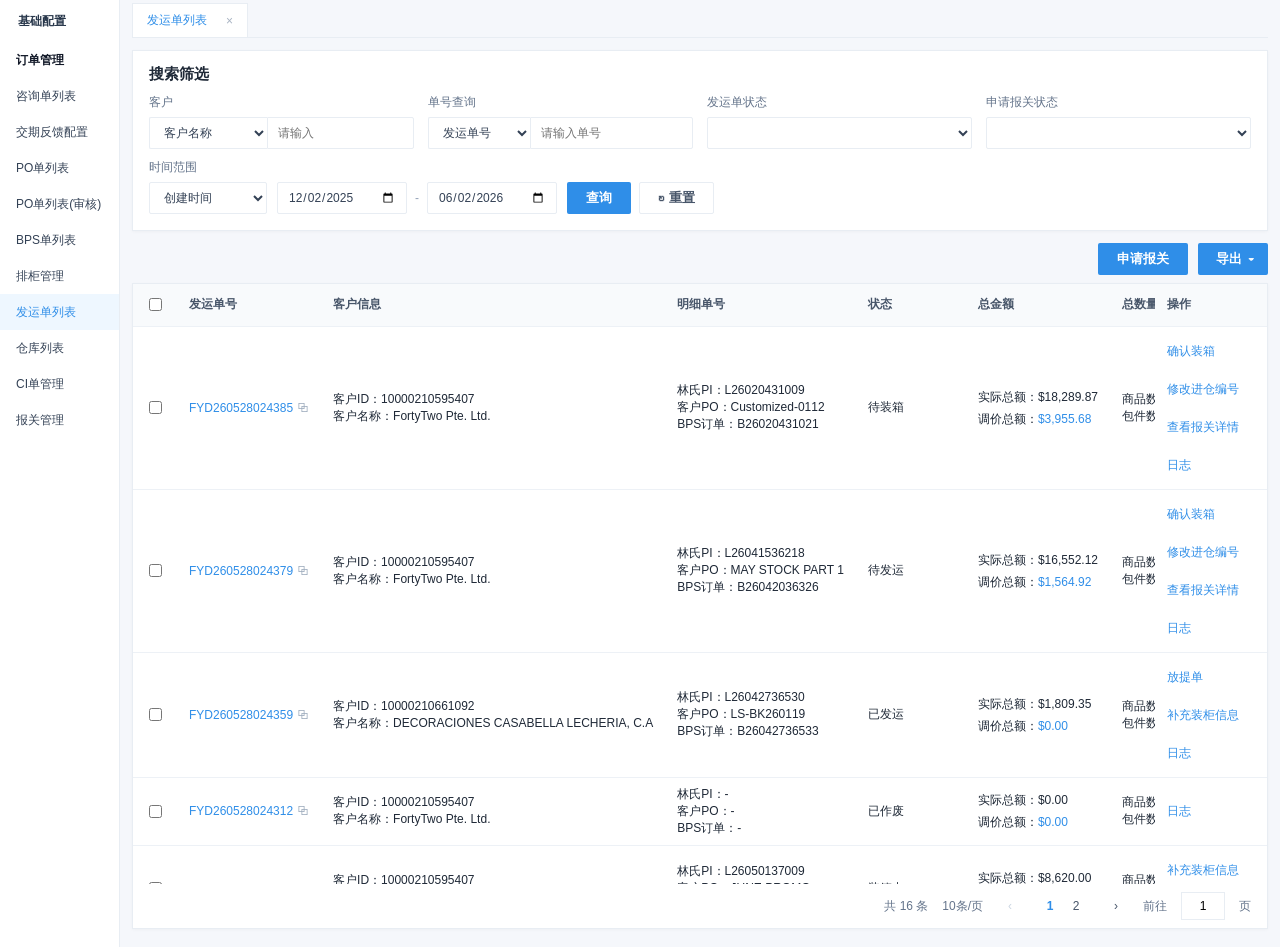
==== index.html @ 30b9fc1b "upload demo upload demo" ====
﻿<!DOCTYPE html>
<html lang="zh-CN"><head><meta http-equiv="Content-Type" content="text/html; charset=UTF-8">
  
  <meta name="viewport" content="width=device-width, initial-scale=1.0">
  <title>发运单列表 Demo</title>
  <style>
    :root {
      --primary: #2f8ee8;
      --primary-dark: #1f75c9;
      --bg: #f5f7fb;
      --card: #ffffff;
      --line: #e8edf3;
      --text: #1f2937;
      --muted: #7b8794;
      --sidebar: #ffffff;
      --hover: #f7fbff;
      --shadow: 0 12px 34px rgba(30, 41, 59, 0.14);
    }

    * {
      box-sizing: border-box;
    }

    body {
      margin: 0;
      color: var(--text);
      background: var(--bg);
      font-family: "Microsoft YaHei", "PingFang SC", Arial, sans-serif;
      font-size: 12px;
    }

    button,
    input,
    select {
      font: inherit;
    }

    button {
      height: 32px;
      border: 1px solid transparent;
      border-radius: 2px;
      padding: 0 18px;
      cursor: pointer;
      white-space: nowrap;
      transition: 0.16s ease;
    }

    .app {
      display: grid;
      grid-template-columns: 120px minmax(0, 1fr);
      min-height: 100vh;
    }

    .sidebar {
      background: var(--sidebar);
      border-right: 1px solid var(--line);
      color: #27364a;
    }

    .logo {
      height: 42px;
      padding-left: 18px;
      display: flex;
      align-items: center;
      font-weight: 700;
    }

    .menu-title,
    .menu-item {
      height: 36px;
      display: flex;
      align-items: center;
      padding: 0 16px;
    }

    .menu-title {
      color: #111827;
      font-weight: 700;
    }

    .menu-item {
      color: #334155;
      cursor: pointer;
    }

    .menu-item.active {
      color: var(--primary);
      background: #eef7ff;
    }

    .content {
      min-width: 0;
      padding: 0 12px 18px;
    }

    .tabs {
      height: 38px;
      display: flex;
      align-items: flex-end;
      gap: 2px;
      border-bottom: 1px solid var(--line);
    }

    .tab {
      min-width: 116px;
      height: 34px;
      padding: 0 14px;
      display: flex;
      align-items: center;
      justify-content: space-between;
      color: var(--primary);
      background: #fff;
      border: 1px solid var(--line);
      border-bottom: 0;
    }

    .tab span:last-child {
      color: #a8b3c2;
      margin-left: 12px;
    }

    .card {
      background: var(--card);
      border: 1px solid var(--line);
      box-shadow: 0 1px 3px rgba(15, 23, 42, 0.03);
    }

    .search-card {
      margin-top: 12px;
      padding: 14px 16px 16px;
    }

    .search-title {
      margin-bottom: 10px;
      color: #1f2937;
      font-size: 15px;
      font-weight: 700;
    }

    .filter-layout {
      display: block;
    }

    .quick-search {
      display: grid;
      grid-template-columns: repeat(4, minmax(190px, 1fr));
      gap: 10px 14px;
      align-items: end;
    }

    .filter-field {
      min-width: 0;
    }

    .filter-field label {
      display: block;
      margin-bottom: 6px;
      color: #64748b;
      font-size: 12px;
    }

    .date-filter {
      grid-column: 1 / -1;
    }

    .date-filter-row {
      display: grid;
      grid-template-columns: 118px 280px auto;
      gap: 8px 10px;
      align-items: center;
      width: max-content;
      max-width: 100%;
    }

    .date-type-select {
      width: 118px;
      height: 32px;
      border: 1px solid var(--line);
      border-radius: 2px;
      padding: 0 10px;
      color: #334155;
      background: #fff;
      outline: none;
    }

    .date-range-box {
      display: flex;
      align-items: center;
      gap: 8px;
      width: 280px;
    }

    .date-range-box input {
      flex: 1;
      min-width: 0;
      height: 32px;
      border: 1px solid var(--line);
      border-radius: 2px;
      padding: 0 10px;
      color: #334155;
      background: #fff;
      outline: none;
    }

    .date-separator {
      color: #94a3b8;
    }

    .search-actions.inline {
      display: flex;
      flex: 0 0 auto;
      gap: 8px;
      align-items: center;
      height: 32px;
    }

    .field,
    .number-field {
      display: flex;
      align-items: center;
      min-width: 0;
    }

    .field select,
    .field input,
    .drawer-field select,
    .drawer-field input {
      width: 100%;
      height: 32px;
      border: 1px solid var(--line);
      border-radius: 2px;
      padding: 0 10px;
      color: #334155;
      background: #fff;
      outline: none;
    }

    .number-field select {
      width: 110px;
      border-right: 0;
      border-radius: 2px 0 0 2px;
    }

    .number-field input {
      border-radius: 0 2px 2px 0;
    }

    .field input:focus,
    .field select:focus,
    .drawer-field input:focus,
    .drawer-field select:focus {
      border-color: var(--primary);
      box-shadow: 0 0 0 2px rgba(47, 142, 232, 0.12);
    }

    .btn-primary {
      color: #fff;
      background: var(--primary);
    }

    .btn-primary:hover {
      background: var(--primary-dark);
    }

    .btn-default {
      color: #475569;
      background: #fff;
      border-color: var(--line);
    }

    .btn-default:hover {
      color: var(--primary);
      border-color: var(--primary);
    }

    .btn-action {
      height: 32px;
      padding: 0 18px;
      border-radius: 2px;
      color: #fff;
      background: var(--primary);
      font-size: 13px;
      font-weight: 600;
    }

    .btn-action:hover {
      background: var(--primary-dark);
    }

    .btn-reset {
      color: #475569;
      background: #fff;
      border: 1px solid var(--line);
    }

    .btn-reset:hover {
      color: var(--primary);
      border-color: #cfe5fb;
    }

    .btn-link {
      height: 32px;
      padding: 0 12px;
      color: var(--primary);
      background: transparent;
      border: 0;
      font-size: 13px;
    }

    .toolbar {
      display: flex;
      justify-content: flex-end;
      align-items: center;
      gap: 10px;
      margin: 12px 0 8px;
    }

    .dropdown {
      position: relative;
      display: inline-flex;
    }

    .btn-export-trigger {
      height: 32px;
      display: inline-flex;
      align-items: center;
      gap: 6px;
      padding: 0 14px 0 18px;
      border: 0;
      border-radius: 2px;
      color: #fff;
      background: var(--primary);
      font-size: 13px;
      font-weight: 600;
      cursor: pointer;
    }

    .btn-export-trigger:hover,
    .dropdown.open .btn-export-trigger {
      background: var(--primary-dark);
    }

    .export-chevron {
      font-size: 12px;
      line-height: 1;
      opacity: 0.95;
    }

    .dropdown-menu {
      display: none;
      position: absolute;
      top: calc(100% + 8px);
      right: 0;
      z-index: 20;
      min-width: 188px;
      padding: 6px 0;
      background: #fff;
      border: 1px solid #e4e7ed;
      border-radius: 4px;
      box-shadow: 0 2px 12px rgba(0, 0, 0, 0.1);
    }

    .dropdown-menu::before {
      content: "";
      position: absolute;
      top: -5px;
      right: 28px;
      width: 8px;
      height: 8px;
      background: #fff;
      border-left: 1px solid #e4e7ed;
      border-top: 1px solid #e4e7ed;
      transform: rotate(45deg);
    }

    .dropdown.open .dropdown-menu {
      display: block;
    }

    .export-menu-item {
      width: 100%;
      height: 34px;
      display: flex;
      align-items: center;
      padding: 0 16px;
      border: 0;
      color: #606266;
      background: #fff;
      font-size: 13px;
      text-align: left;
      white-space: nowrap;
      cursor: pointer;
    }

    .export-menu-item:hover {
      color: var(--primary);
      background: #ecf5ff;
    }

    .customer-type {
      display: grid;
      grid-template-columns: 118px 1fr;
      gap: 0;
    }

    .customer-type select {
      border-right: 0;
      border-radius: 2px 0 0 2px;
    }

    .customer-type input {
      border-radius: 0 2px 2px 0;
    }

    .table-card {
      overflow: hidden;
    }

    .table-wrap {
      overflow: auto;
      height: calc(100vh - 300px);
      min-height: 320px;
      background: #fff;
    }

    table {
      width: 100%;
      min-width: 2400px;
      border-collapse: collapse;
    }

    th,
    td {
      height: 56px;
      padding: 8px 12px;
      border-bottom: 1px solid #edf1f6;
      text-align: left;
      white-space: nowrap;
      vertical-align: middle;
    }

    th {
      position: sticky;
      top: 0;
      z-index: 2;
      height: 42px;
      color: #475569;
      background: #f8fafc;
      font-weight: 700;
    }

    th.col-fixed-right,
    td.col-fixed-right {
      position: sticky;
      right: 0;
      z-index: 3;
      min-width: 96px;
      background: #fff;
      box-shadow: -6px 0 8px -4px rgba(15, 23, 42, 0.08);
    }

    th.col-fixed-right {
      z-index: 4;
      background: #f8fafc;
    }

    tbody tr:hover td.col-fixed-right {
      background: var(--hover);
    }

    tbody tr:hover {
      background: var(--hover);
    }

    .link {
      color: var(--primary);
      cursor: pointer;
      text-decoration: none;
    }

    .copy {
      margin-left: 4px;
      color: #97a6b8;
      cursor: pointer;
    }

    .muted {
      color: var(--muted);
    }

    .money {
      line-height: 22px;
    }

    .money a {
      color: var(--primary);
      text-decoration: none;
    }

    .status {
      display: inline-flex;
      align-items: center;
      min-width: 54px;
    }

    .action-cell {
      display: flex;
      flex-direction: column;
      align-items: flex-start;
      gap: 6px;
      line-height: 16px;
      min-width: 88px;
    }

    .action-cell a,
    .action-cell button.action-link {
      color: var(--primary);
      cursor: pointer;
      text-decoration: none;
      background: none;
      border: 0;
      padding: 0;
      font-size: 12px;
    }

    .page-no.disabled {
      color: #cbd5e1;
      pointer-events: none;
    }

    .pagination {
      height: 44px;
      display: flex;
      align-items: center;
      justify-content: flex-end;
      gap: 14px;
      padding: 0 16px;
      color: #64748b;
      background: #fff;
    }

    .page-no {
      display: inline-flex;
      align-items: center;
      justify-content: center;
      width: 26px;
      height: 26px;
      border-radius: 2px;
      color: #475569;
    }

    .page-no.active {
      color: var(--primary);
      font-weight: 700;
    }

    .page-input {
      width: 44px;
      height: 28px;
      border: 1px solid var(--line);
      text-align: center;
    }

    .mask {
      display: none;
      position: fixed;
      inset: 0;
      z-index: 20;
      background: rgba(15, 23, 42, 0.55);
    }

    .mask.open {
      display: block;
    }

    .drawer {
      position: fixed;
      top: 0;
      right: 0;
      z-index: 21;
      width: 430px;
      height: 100vh;
      padding: 20px 20px 72px;
      background: #fff;
      transform: translateX(100%);
      transition: 0.22s ease;
      box-shadow: var(--shadow);
    }

    .drawer.open {
      transform: translateX(0);
    }

    .drawer-grid {
      display: grid;
      gap: 14px;
    }

    .drawer-field label {
      display: none;
    }

    .date-range {
      display: grid;
      grid-template-columns: 1fr 1fr;
      gap: 8px;
    }

    .drawer-footer {
      position: absolute;
      right: 20px;
      bottom: 20px;
      display: flex;
      gap: 10px;
    }

    .modal-mask {
      display: none;
      position: fixed;
      inset: 0;
      z-index: 40;
      align-items: center;
      justify-content: center;
      background: rgba(15, 23, 42, 0.45);
    }

    .modal-mask.open {
      display: flex;
    }

    .dialog {
      width: 640px;
      max-width: 92vw;
      max-height: 82vh;
      overflow: hidden;
      background: #fff;
      border-radius: 4px;
      box-shadow: var(--shadow);
    }

    .dialog-wide {
      width: 820px;
    }

    .dialog-xl {
      width: 960px;
    }

    .dialog-price {
      width: 380px;
      max-width: 92vw;
      overflow: hidden;
    }

    .dialog-price .dialog-body {
      padding: 0 0 16px;
      overflow: hidden;
      max-height: none;
    }

    .dialog-price .dialog-footer {
      display: none;
    }

    .dialog-price .dialog-header {
      padding: 16px 16px 12px;
      border-bottom: 0;
    }

    .dialog-price .dialog-header strong {
      color: #303133;
      font-size: 16px;
      font-weight: 700;
    }

    .dialog-price .dialog-header .btn-default {
      width: 30px;
      min-width: 30px;
      height: 30px;
      padding: 0;
      color: #909399;
      border: 0;
      background: transparent;
      font-size: 0;
    }

    .dialog-price .dialog-header .btn-default::before {
      content: "×";
      font-size: 20px;
      line-height: 30px;
    }

    .dialog-credit {
      width: 680px;
      max-width: 92vw;
    }

    .dialog-credit .dialog-header {
      padding: 16px 20px 14px;
      border-bottom: 1px solid #ebeef5;
    }

    .dialog-credit .dialog-header strong {
      color: #303133;
      font-size: 16px;
      font-weight: 700;
    }

    .dialog-credit .dialog-header .btn-default {
      width: 30px;
      min-width: 30px;
      height: 30px;
      padding: 0;
      color: #909399;
      border: 0;
      background: transparent;
      font-size: 0;
    }

    .dialog-credit .dialog-header .btn-default::before {
      content: "×";
      font-size: 20px;
      line-height: 30px;
    }

    .dialog-credit .dialog-body {
      padding: 20px 24px 8px;
      max-height: none;
      overflow: visible;
    }

    .dialog-credit .dialog-footer {
      justify-content: center;
      gap: 12px;
      padding: 16px 24px 22px;
      border-top: 0;
    }

    .credit-form {
      display: grid;
      gap: 16px;
    }

    .credit-form-row {
      display: grid;
      grid-template-columns: 120px minmax(0, 1fr);
      gap: 12px;
      align-items: start;
    }

    .credit-form-row > label {
      padding-top: 8px;
      color: #606266;
      font-size: 14px;
      text-align: right;
      line-height: 20px;
    }

    .credit-form-row > label.required::before {
      content: "*";
      color: #f56c6c;
      margin-right: 4px;
    }

    .credit-readonly {
      min-height: 36px;
      display: flex;
      align-items: center;
      padding: 0 12px;
      color: #303133;
      background: #f5f7fa;
      border: 1px solid #e4e7ed;
      border-radius: 4px;
      font-size: 14px;
    }

    .credit-upload-block {
      display: grid;
      gap: 8px;
    }

    .credit-upload-btn {
      width: 88px;
      height: 32px;
      color: #fff;
      background: #409eff;
      border: 1px solid #409eff;
      border-radius: 4px;
      font-size: 13px;
      cursor: pointer;
    }

    .credit-upload-hint {
      color: #909399;
      font-size: 12px;
      line-height: 18px;
    }

    .credit-textarea-wrap {
      position: relative;
    }

    .credit-textarea {
      width: 100%;
      min-height: 96px;
      padding: 8px 12px 28px;
      color: #606266;
      border: 1px solid #dcdfe6;
      border-radius: 4px;
      resize: vertical;
      font-size: 14px;
      line-height: 20px;
      outline: none;
    }

    .credit-textarea:focus {
      border-color: #409eff;
    }

    .credit-textarea-count {
      position: absolute;
      right: 10px;
      bottom: 8px;
      color: #909399;
      font-size: 12px;
      line-height: 1;
    }

    .dialog-bl {
      width: 760px;
      max-width: 92vw;
    }

    .dialog-bl .dialog-header {
      padding: 16px 20px 14px;
      border-bottom: 1px solid #ebeef5;
    }

    .dialog-bl .dialog-header strong {
      color: #303133;
      font-size: 16px;
      font-weight: 700;
    }

    .dialog-bl .dialog-header .btn-default {
      width: 30px;
      min-width: 30px;
      height: 30px;
      padding: 0;
      color: #909399;
      border: 0;
      background: transparent;
      font-size: 0;
    }

    .dialog-bl .dialog-header .btn-default::before {
      content: "×";
      font-size: 20px;
      line-height: 30px;
    }

    .dialog-bl .dialog-body {
      padding: 20px 24px 12px;
      max-height: none;
      overflow: visible;
    }

    .dialog-bl .dialog-footer {
      justify-content: center;
      gap: 12px;
      padding: 16px 24px 22px;
      border-top: 0;
    }

    .bl-form-grid {
      display: grid;
      grid-template-columns: repeat(2, minmax(0, 1fr));
      gap: 16px 24px;
    }

    .bl-form-item label {
      display: block;
      margin-bottom: 6px;
      color: #606266;
      font-size: 13px;
      line-height: 18px;
    }

    .bl-form-item label.required::before {
      content: "*";
      color: #f56c6c;
      margin-right: 4px;
    }

    .bl-readonly,
    .bl-input {
      width: 100%;
      height: 32px;
      padding: 0 10px;
      color: #606266;
      border: 1px solid #dcdfe6;
      border-radius: 4px;
      font-size: 13px;
      box-sizing: border-box;
    }

    .bl-readonly {
      display: flex;
      align-items: center;
      background: #f5f7fa;
      border-color: #e4e7ed;
    }

    .bl-input:focus {
      border-color: #409eff;
      outline: none;
    }

    .bl-upload-row {
      display: grid;
      grid-template-columns: repeat(3, minmax(0, 1fr));
      gap: 24px;
      margin-top: 20px;
    }

    .bl-upload-item label {
      display: block;
      margin-bottom: 8px;
      color: #606266;
      font-size: 13px;
    }

    .bl-upload-item label.required::before {
      content: "*";
      color: #f56c6c;
      margin-right: 4px;
    }

    .bl-upload-box {
      width: 80px;
      height: 80px;
      display: flex;
      align-items: center;
      justify-content: center;
      color: #909399;
      border: 1px dashed #dcdfe6;
      border-radius: 4px;
      background: #fafafa;
      font-size: 28px;
      line-height: 1;
      cursor: pointer;
    }

    .bl-upload-box:hover {
      border-color: #409eff;
      color: #409eff;
    }

    .bl-upload-box.uploaded {
      color: #409eff;
      border-color: #409eff;
      background: #ecf5ff;
      font-size: 12px;
    }

    .dialog-pack {
      width: 520px;
      max-width: 92vw;
    }

    .dialog-pack .dialog-header {
      position: relative;
      justify-content: center;
      padding: 16px 20px 14px;
      border-bottom: 1px solid #ebeef5;
    }

    .dialog-pack .dialog-header strong {
      flex: 1;
      color: #303133;
      font-size: 16px;
      font-weight: 700;
      text-align: center;
    }

    .dialog-pack .dialog-header .btn-default {
      position: absolute;
      right: 16px;
      top: 50%;
      width: 30px;
      min-width: 30px;
      height: 30px;
      margin-top: -15px;
      padding: 0;
      color: #909399;
      border: 0;
      background: transparent;
      font-size: 0;
    }

    .dialog-pack .dialog-header .btn-default::before {
      content: "×";
      font-size: 20px;
      line-height: 30px;
    }

    .dialog-pack .dialog-body {
      padding: 24px 32px 8px;
      max-height: none;
      overflow: visible;
    }

    .dialog-pack .dialog-footer {
      justify-content: center;
      gap: 12px;
      padding: 16px 24px 22px;
      border-top: 0;
    }

    .pack-confirm-form {
      display: grid;
      gap: 18px;
    }

    .pack-confirm-form-row {
      display: grid;
      grid-template-columns: 108px minmax(0, 1fr);
      gap: 12px;
      align-items: center;
    }

    .pack-confirm-form-row > label {
      color: #606266;
      font-size: 14px;
      text-align: right;
      line-height: 20px;
    }

    .pack-confirm-form-row > label.required::before {
      content: "*";
      color: #f56c6c;
      margin-right: 4px;
    }

    .pack-input {
      width: 100%;
      height: 32px;
      padding: 0 10px;
      color: #606266;
      border: 1px solid #dcdfe6;
      border-radius: 4px;
      background: #fff;
      font-size: 14px;
      box-sizing: border-box;
    }

    .pack-input:focus {
      border-color: #409eff;
      outline: none;
    }

    .pack-consignee-field {
      display: flex;
      align-items: center;
      gap: 12px;
      min-height: 32px;
    }

    .pack-consignee-value {
      color: #303133;
      font-size: 14px;
    }

    .pack-address-link {
      color: #409eff;
      background: none;
      border: 0;
      padding: 0;
      font-size: 14px;
      cursor: pointer;
      white-space: nowrap;
    }

    .pack-address-link:hover {
      text-decoration: underline;
    }

    .dialog-log {
      width: 860px;
      max-width: 94vw;
      max-height: 80vh;
      display: flex;
      flex-direction: column;
    }

    .dialog-log .dialog-header {
      padding: 16px 20px 14px;
      border-bottom: 1px solid #ebeef5;
    }

    .dialog-log .dialog-header strong {
      color: #303133;
      font-size: 16px;
      font-weight: 700;
    }

    .dialog-log .dialog-header .btn-default {
      width: 30px;
      min-width: 30px;
      height: 30px;
      padding: 0;
      color: #909399;
      border: 0;
      background: transparent;
      font-size: 0;
    }

    .dialog-log .dialog-header .btn-default::before {
      content: "×";
      font-size: 20px;
      line-height: 30px;
    }

    .dialog-log .dialog-body {
      flex: 1;
      min-height: 0;
      padding: 0;
      max-height: none;
      overflow: hidden;
      display: flex;
      flex-direction: column;
    }

    .dialog-log .dialog-footer {
      display: none;
    }

    .log-dialog-wrap {
      flex: 1;
      min-height: 0;
      display: flex;
      flex-direction: column;
    }

    .log-table-wrap {
      flex: 1;
      min-height: 0;
      overflow-x: hidden;
      overflow-y: auto;
    }

    .log-table {
      width: 100%;
      min-width: 0;
      max-width: 100%;
      table-layout: fixed;
      border-collapse: collapse;
      font-size: 13px;
      line-height: 20px;
    }

    .log-table th,
    .log-table td {
      height: auto;
      min-height: 40px;
      white-space: normal;
    }

    .log-table col.log-col-content {
      width: 52%;
    }

    .log-table col.log-col-user {
      width: 16%;
    }

    .log-table col.log-col-time {
      width: 32%;
    }

    .log-table thead th {
      position: sticky;
      top: 0;
      z-index: 1;
      height: 42px;
      padding: 10px 12px;
      color: #303133;
      font-weight: 700;
      text-align: left;
      background: #f5f7fa;
      border-bottom: 1px solid #ebeef5;
    }

    .log-table thead th:nth-child(2) {
      width: 110px;
    }

    .log-table thead th:nth-child(3) {
      width: 170px;
    }

    .log-table thead th:nth-child(2),
    .log-table thead th:nth-child(3),
    .log-table tbody td.log-op-user,
    .log-table tbody td.log-op-time {
      text-align: center;
    }

    .log-table tbody td {
      padding: 10px 12px;
      color: #606266;
      border-bottom: 1px solid #ebeef5;
      vertical-align: top;
    }

    .log-table tbody td.log-op-content {
      word-break: break-word;
      white-space: normal;
    }

    .log-table tbody td.log-op-user,
    .log-table tbody td.log-op-time {
      white-space: nowrap;
      text-align: center;
    }

    .log-table tbody tr:last-child td {
      border-bottom: 0;
    }

    .log-table .log-empty {
      padding: 32px 16px;
      color: #909399;
      text-align: center;
    }

    .log-pagination {
      flex-shrink: 0;
      display: flex;
      align-items: center;
      justify-content: flex-end;
      flex-wrap: wrap;
      gap: 10px 14px;
      padding: 12px 16px;
      color: #64748b;
      font-size: 13px;
      border-top: 1px solid #ebeef5;
      background: #fff;
    }

    .log-page-size {
      display: inline-flex;
      align-items: center;
      gap: 8px;
      color: #64748b;
    }

    .log-page-size select {
      height: 28px;
      padding: 0 8px;
      color: #606266;
      border: 1px solid #dcdfe6;
      border-radius: 2px;
      background: #fff;
      font-size: 13px;
    }

    .log-pagination .page-no {
      cursor: pointer;
    }

    .log-pagination .page-no.disabled {
      cursor: default;
    }

    .price-adjust-panel {
      margin: 0 16px;
      border: 1px solid #ebeef5;
      font-size: 14px;
      line-height: 22px;
    }

    .price-adjust-row {
      display: grid;
      grid-template-columns: 1fr 1fr;
      border-bottom: 1px solid #ebeef5;
    }

    .price-adjust-row:last-child {
      border-bottom: 0;
    }

    .price-adjust-label {
      padding: 12px 14px;
      color: #909399;
      border-right: 1px solid #ebeef5;
      background: #fff;
      text-align: left;
    }

    .price-adjust-value {
      padding: 12px 14px;
      color: #303133;
      background: #fff;
      text-align: right;
    }

    .price-adjust-toggle {
      cursor: pointer;
      user-select: none;
    }

    .price-adjust-arrow {
      display: inline-block;
      margin-left: 2px;
      color: #409eff;
      font-size: 12px;
      font-weight: 400;
      vertical-align: middle;
    }

    .price-adjust-sub .price-adjust-label {
      text-align: right;
      padding-right: 12px;
      color: #909399;
    }

    .price-adjust-sub.collapsed {
      display: none;
    }

    .dialog-dispatch {
      width: calc(100vw - 96px);
      max-width: 1860px;
      max-height: 88vh;
    }

    .section-title {
      margin: 14px 0 8px;
      color: #334155;
      font-size: 13px;
      font-weight: 700;
    }

    .detail-table,
    .matrix-table {
      width: 100%;
      border-collapse: collapse;
      font-size: 12px;
    }

    .detail-table th,
    .detail-table td,
    .matrix-table th,
    .matrix-table td {
      height: auto;
      padding: 8px 10px;
      border: 1px solid #edf1f6;
      white-space: normal;
      vertical-align: top;
    }

    .detail-table th,
    .matrix-table th {
      position: static;
      background: #f8fafc;
      color: #475569;
      font-weight: 700;
    }

    .matrix-table {
      table-layout: fixed;
    }

    .matrix-table th:nth-child(1),
    .matrix-table td:nth-child(1) {
      width: 92px;
    }

    .matrix-table th:nth-child(2),
    .matrix-table td:nth-child(2) {
      width: 92px;
    }

    .matrix-table th,
    .matrix-table td {
      padding: 6px 8px;
      word-break: break-word;
    }

    .detail-table-wrap {
      max-height: 280px;
      overflow: auto;
      border: 1px solid #edf1f6;
      border-radius: 4px;
    }

    .dispatch-detail-page {
      min-width: 0;
      color: #1f2937;
    }

    .dialog-dispatch .dialog-header {
      min-height: 54px;
      padding: 18px 20px 8px;
      border-bottom: 0;
    }

    .dialog-dispatch .dialog-header strong {
      color: #111827;
      font-size: 18px;
      font-weight: 700;
    }

    .dialog-dispatch .dialog-header .btn-default {
      width: 30px;
      min-width: 30px;
      height: 30px;
      padding: 0;
      color: #111827;
      border: 0;
      background: transparent;
      font-size: 0;
    }

    .dialog-dispatch .dialog-header .btn-default::before {
      content: "×";
      font-size: 28px;
      line-height: 30px;
    }

    .dialog-dispatch .dialog-body {
      max-height: calc(88vh - 172px);
      padding: 0 20px 22px;
      overflow: auto;
    }

    .dialog-dispatch .dialog-footer {
      display: none;
    }

    .dialog-cabinet {
      width: 1180px;
      max-width: 96vw;
      max-height: 88vh;
    }

    .dialog-cabinet .dialog-header {
      padding: 14px 20px;
      border-bottom: 1px solid #ebeef5;
    }

    .dialog-cabinet .dialog-header strong {
      color: #303133;
      font-size: 16px;
      font-weight: 700;
    }

    .dialog-cabinet .dialog-header .btn-default {
      width: 30px;
      min-width: 30px;
      height: 30px;
      padding: 0;
      color: #909399;
      border: 0;
      background: transparent;
      font-size: 0;
    }

    .dialog-cabinet .dialog-header .btn-default::before {
      content: "×";
      font-size: 20px;
      line-height: 30px;
    }

    .dialog-cabinet .dialog-body {
      padding: 0 20px 16px;
      max-height: calc(88vh - 56px);
      overflow: auto;
    }

    .dialog-cabinet .dialog-footer {
      justify-content: center;
      gap: 12px;
      padding: 16px 24px 22px;
      border-top: 1px solid #ebeef5;
    }

    .cabinet-supplement-page {
      display: grid;
      gap: 0;
    }

    .cabinet-form-grid {
      display: grid;
      grid-template-columns: repeat(6, minmax(0, 1fr));
      gap: 14px 16px;
      padding: 16px 0 12px;
    }

    .cabinet-form-item label {
      display: block;
      margin-bottom: 6px;
      color: #606266;
      font-size: 13px;
      line-height: 18px;
    }

    .cabinet-readonly,
    .cabinet-input {
      width: 100%;
      height: 32px;
      padding: 0 10px;
      color: #606266;
      border: 1px solid #dcdfe6;
      border-radius: 4px;
      font-size: 13px;
      box-sizing: border-box;
    }

    .cabinet-readonly {
      display: flex;
      align-items: center;
      background: #f5f7fa;
      border-color: #e4e7ed;
    }

    .cabinet-input:focus {
      border-color: #409eff;
      outline: none;
    }

    .cabinet-number {
      padding-right: 4px;
    }

    .cabinet-form-span5 {
      grid-column: span 5;
    }

    .cabinet-supplement-tabs {
      display: flex;
      align-items: flex-end;
      margin-top: 4px;
      border-bottom: 1px solid #dfe5ee;
    }

    .cabinet-supplement-tab {
      min-width: 132px;
      height: 36px;
      padding: 0 16px;
      color: #409eff;
      background: #fff;
      border: 1px solid #dfe5ee;
      border-bottom: 0;
      border-radius: 4px 4px 0 0;
      font-size: 13px;
      font-weight: 600;
      cursor: default;
    }

    .cabinet-supplement-table-wrap {
      overflow: auto;
      margin-top: 0;
      border: 1px solid #e8edf3;
      border-top: 0;
      border-radius: 0 0 4px 4px;
    }

    .cabinet-supplement-table {
      width: 100%;
      min-width: 0;
      table-layout: fixed;
      border-collapse: collapse;
      font-size: 12px;
    }

    .cabinet-supplement-table th,
    .cabinet-supplement-table td {
      height: auto;
      min-height: 36px;
      padding: 8px 10px;
      color: #4b5563;
      border-bottom: 1px solid #edf1f6;
      text-align: center;
      white-space: normal;
      vertical-align: middle;
    }

    .cabinet-supplement-table th {
      color: #475569;
      background: #fafafa;
      font-weight: 700;
      white-space: nowrap;
    }

    .cabinet-supplement-table tbody td:nth-child(2) {
      text-align: left;
    }

    .cabinet-supplement-table tfoot td {
      color: #303133;
      background: #fafafa;
      font-weight: 700;
    }

    .cabinet-edit-link {
      color: #409eff;
      background: none;
      border: 0;
      padding: 0;
      font-size: 12px;
      cursor: pointer;
    }

    .cabinet-edit-link:hover {
      text-decoration: underline;
    }

    .cabinet-edit-form {
      display: grid;
      gap: 14px;
      padding: 8px 0;
    }

    .dialog-dispatch .btn-default,
    .dialog-dispatch .btn-action {
      height: 38px;
      min-width: 96px;
      font-size: 14px;
    }

    .dialog-dispatch .btn-action {
      min-width: 128px;
      font-weight: 700;
    }

    .dispatch-basic-strip {
      display: grid;
      grid-template-columns: repeat(6, minmax(0, 1fr));
      gap: 24px 34px;
      padding: 18px 58px 20px;
      color: #606975;
      font-size: 16px;
      line-height: 24px;
    }

    .dispatch-basic-strip span {
      display: grid;
      grid-template-columns: 96px minmax(0, 1fr);
      align-items: center;
      min-width: 0;
    }

    .dispatch-basic-strip strong {
      min-width: 0;
      overflow: hidden;
      color: #606975;
      font-weight: 400;
      text-overflow: ellipsis;
      white-space: nowrap;
    }

    .dispatch-basic-strip .blue-link {
      color: #1677ff;
    }

    .dispatch-goods-title {
      display: none;
    }

    .dispatch-search-row {
      display: grid;
      grid-template-columns: 160px 220px 72px;
      gap: 8px;
      width: 480px;
      margin: 12px 0 0;
    }

    .dispatch-search-row select,
    .dispatch-search-row input {
      width: 100%;
      height: 32px;
      border: 1px solid #e5eaf1;
      border-radius: 3px;
      padding: 0 10px;
      color: #4b5563;
      background: #fff;
      font-size: 12px;
    }

    .dispatch-search-row button {
      height: 32px;
      color: #fff;
      background: #409eff;
      border-color: #409eff;
      border-radius: 3px;
      font-size: 12px;
      font-weight: 600;
    }

    .dialog-dispatch .summary-strip {
      display: none;
    }

    .dispatch-top-actions {
      display: flex;
      justify-content: flex-end;
      margin: 10px 0 12px;
    }

    .dispatch-export-bar {
      display: inline-flex;
      align-items: center;
      justify-content: flex-end;
      gap: 10px;
      max-width: 100%;
    }

    .dispatch-export-tip-wrap {
      position: relative;
      display: inline-flex;
      align-items: center;
      flex-shrink: 0;
    }

    .dispatch-export-tip-icon {
      width: 18px;
      height: 18px;
      display: inline-flex;
      align-items: center;
      justify-content: center;
      color: #909399;
      border: 1px solid #c0c4cc;
      border-radius: 50%;
      background: #fff;
      font-size: 12px;
      font-weight: 700;
      line-height: 1;
      cursor: help;
    }

    .dispatch-export-tip-popup {
      display: none;
      position: absolute;
      right: calc(100% + 10px);
      top: 50%;
      transform: translateY(-50%);
      width: max-content;
      max-width: 340px;
      padding: 8px 12px;
      color: #fff;
      background: rgba(48, 49, 51, 0.92);
      border-radius: 4px;
      font-size: 12px;
      line-height: 18px;
      white-space: normal;
      text-align: left;
      box-shadow: 0 4px 12px rgba(0, 0, 0, 0.15);
      z-index: 20;
      pointer-events: none;
    }

    .dispatch-export-tip-popup::after {
      content: "";
      position: absolute;
      top: 50%;
      right: -5px;
      width: 0;
      height: 0;
      margin-top: -5px;
      border-top: 5px solid transparent;
      border-bottom: 5px solid transparent;
      border-left: 5px solid rgba(48, 49, 51, 0.92);
    }

    .dispatch-export-tip-wrap:hover .dispatch-export-tip-popup {
      display: block;
    }

    .dispatch-export-btn {
      height: 48px;
      padding: 0 22px;
      color: #fff;
      background: #409eff;
      border: 1px solid #409eff;
      border-radius: 3px;
      font-size: 18px;
      font-weight: 700;
      cursor: pointer;
    }

    .dispatch-export-btn.is-disabled {
      color: #c0c4cc;
      background: #f5f7fa;
      border-color: #e4e7ed;
      cursor: not-allowed;
    }

    .dispatch-export-btn.is-disabled:hover {
      color: #c0c4cc;
      background: #f5f7fa;
      border-color: #e4e7ed;
    }

    .dispatch-tabs {
      display: flex;
      align-items: flex-end;
      border-bottom: 1px solid #dfe5ee;
    }

    .dispatch-tab {
      min-width: 96px;
      height: 36px;
      padding: 0 16px;
      color: #333;
      background: #fff;
      border: 1px solid #dfe5ee;
      border-bottom: 0;
      border-radius: 4px 4px 0 0;
      font-size: 13px;
      font-weight: 600;
    }

    .dispatch-tab + .dispatch-tab {
      margin-left: -1px;
    }

    .dispatch-tab.active {
      color: #409eff;
    }

    .dispatch-panel {
      display: none;
    }

    .dispatch-panel.active {
      display: block;
    }

    .dispatch-goods-grid {
      max-height: 620px;
      border-radius: 4px;
      border-color: #e8edf3;
    }

    .dispatch-cabinet-grid {
      max-height: 320px;
      margin-top: 12px;
      border-radius: 4px;
      border-color: #e8edf3;
      scrollbar-color: #8d8f92 #eef2f7;
      scrollbar-width: auto;
    }

    .dispatch-cabinet-grid .detail-table {
      min-width: 2600px;
      table-layout: fixed;
      font-size: 12px;
    }

    .dispatch-cabinet-grid .detail-table th,
    .dispatch-cabinet-grid .detail-table td {
      min-width: 120px;
      height: auto;
      min-height: 36px;
      padding: 8px 10px;
      color: #4b5563;
      line-height: 20px;
      white-space: normal;
      text-align: center;
      vertical-align: middle;
    }

    .dispatch-cabinet-grid .detail-table th {
      min-height: 40px;
      color: #475569;
      background: #fafafa;
      font-weight: 700;
    }

    .dispatch-cabinet-grid .detail-table th:nth-child(1),
    .dispatch-cabinet-grid .detail-table td:nth-child(1) {
      position: sticky;
      left: 0;
      z-index: 2;
      width: 90px;
      min-width: 90px;
      background: #fff;
    }

    .dispatch-cabinet-grid .detail-table th:nth-child(1) {
      z-index: 3;
      background: #f8fafc;
    }

    .dispatch-cabinet-grid .detail-table tfoot td,
    .dispatch-goods-grid .detail-table tfoot td {
      min-height: 36px;
      color: #4b5563;
      background: #f5f7fb;
      font-weight: 400;
    }

    .dispatch-cabinet-grid::-webkit-scrollbar,
    .dispatch-goods-grid::-webkit-scrollbar {
      height: 18px;
    }

    .dispatch-cabinet-grid::-webkit-scrollbar-track,
    .dispatch-goods-grid::-webkit-scrollbar-track {
      background: #eef2f7;
      border-radius: 999px;
    }

    .dispatch-cabinet-grid::-webkit-scrollbar-thumb,
    .dispatch-goods-grid::-webkit-scrollbar-thumb {
      background: #8d8f92;
      border-radius: 999px;
      border: 4px solid #eef2f7;
    }

    .dispatch-goods-grid .detail-table {
      min-width: 5400px;
      table-layout: fixed;
      font-size: 12px;
    }

    .dispatch-goods-grid .detail-table th,
    .dispatch-goods-grid .detail-table td {
      min-width: 88px;
      height: auto;
      min-height: 36px;
      padding: 8px 10px;
      color: #4b5563;
      line-height: 20px;
      vertical-align: top;
      white-space: normal;
      text-align: center;
    }

    .dispatch-goods-grid .detail-table th {
      min-height: 44px;
      color: #334155;
      background: #fafafa;
      font-weight: 700;
      vertical-align: middle;
    }

    .dispatch-goods-grid .detail-table th:nth-child(1),
    .dispatch-goods-grid .detail-table td:nth-child(1) {
      position: sticky;
      left: 0;
      z-index: 2;
      width: 56px;
      min-width: 56px;
      background: #fff;
    }

    .dispatch-goods-grid .detail-table th:nth-child(1) {
      z-index: 3;
      background: #f8fafc;
    }

    .dispatch-empty {
      padding: 32px;
      color: #94a3b8;
      text-align: center;
    }

    .dialog-confirm-edit {
      width: calc(100vw - 48px);
      max-width: 1920px;
      max-height: 92vh;
    }

    .dialog-confirm-edit .dialog-header {
      min-height: 48px;
      padding: 14px 18px 10px;
      border-bottom: 1px solid #e8edf3;
    }

    .dialog-confirm-edit .dialog-header strong {
      color: #303133;
      font-size: 16px;
      font-weight: 700;
    }

    .dialog-confirm-edit .dialog-body {
      max-height: calc(92vh - 64px);
      padding: 0 16px 16px;
      overflow: hidden;
    }

    .confirm-edit-page {
      display: flex;
      flex-direction: column;
      min-height: 0;
      height: calc(92vh - 80px);
    }

    .confirm-filter-wrap {
      padding: 12px 0 10px;
      border-bottom: 1px solid #e8edf3;
    }

    .confirm-filter-line {
      display: grid;
      grid-template-columns: 220px 200px minmax(0, 1fr) minmax(0, 1fr);
      gap: 12px 16px;
      align-items: center;
    }

    .confirm-filter-line + .confirm-filter-line {
      margin-top: 10px;
    }

    .confirm-filter-line-second {
      grid-template-columns: minmax(0, 1fr) 72px;
      max-width: 420px;
    }

    .confirm-filter-field {
      display: flex;
      align-items: center;
      gap: 8px;
      min-width: 0;
    }

    .confirm-filter-field label {
      flex: 0 0 auto;
      color: #606266;
      font-size: 12px;
      white-space: nowrap;
    }

    .confirm-filter-field select,
    .confirm-filter-field input {
      flex: 1;
      min-width: 0;
      height: 32px;
      border: 1px solid #dcdfe6;
      border-radius: 2px;
      padding: 0 10px;
      color: #606266;
      background: #fff;
    }

    .confirm-sku-field {
      display: grid;
      grid-template-columns: 88px minmax(0, 1fr);
      gap: 8px;
      align-items: center;
    }

    .confirm-sku-field select,
    .confirm-sku-field input {
      width: 100%;
      height: 32px;
      border: 1px solid #dcdfe6;
      border-radius: 2px;
      padding: 0 10px;
      color: #606266;
      background: #fff;
    }

    .confirm-filter-line button,
    #confirmSearchBtn {
      height: 32px;
      color: #fff;
      background: #409eff;
      border-color: #409eff;
      border-radius: 2px;
      font-weight: 600;
    }

    .confirm-toolbar {
      display: flex;
      align-items: center;
      justify-content: flex-end;
      gap: 8px;
      padding: 10px 0;
      flex-wrap: wrap;
    }

    .confirm-panel-header {
      flex-shrink: 0;
      display: flex;
      align-items: center;
      justify-content: space-between;
      height: 48px;
      padding: 0 12px;
      border-bottom: 1px solid #ebeef5;
      background: #fafafa;
    }

    .confirm-panel-header strong {
      color: #303133;
      font-size: 13px;
      font-weight: 700;
    }

    .confirm-btn-panel-danger {
      height: 28px;
      padding: 0 12px;
      color: #fff;
      background: #ef4444;
      border: 1px solid #ef4444;
      border-radius: 2px;
      font-size: 12px;
      font-weight: 600;
      cursor: pointer;
      white-space: nowrap;
    }

    .confirm-btn-panel-danger:hover {
      background: #dc2626;
      border-color: #dc2626;
    }

    .confirm-btn-outline {
      height: 32px;
      color: #606266;
      background: #fff;
      border: 1px solid #dcdfe6;
      border-radius: 2px;
      padding: 0 14px;
      cursor: pointer;
    }

    .confirm-dropdown {
      position: relative;
      display: inline-flex;
    }

    .confirm-dropdown-menu {
      display: none;
      position: absolute;
      top: calc(100% + 6px);
      left: 0;
      z-index: 30;
      min-width: 156px;
      overflow: hidden;
      background: #fff;
      border: 1px solid #dcdfe6;
      border-radius: 4px;
      box-shadow: 0 8px 20px rgba(15, 23, 42, 0.12);
    }

    .confirm-dropdown.open .confirm-dropdown-menu {
      display: block;
    }

    .confirm-dropdown-menu button {
      display: block;
      width: 100%;
      height: 36px;
      padding: 0 16px;
      border: 0;
      color: #606266;
      background: #fff;
      font-size: 13px;
      text-align: left;
      cursor: pointer;
    }

    .confirm-dropdown-menu button:hover {
      color: #409eff;
      background: #ecf5ff;
    }

    .confirm-btn-primary {
      height: 32px;
      color: #fff;
      background: #409eff;
      border-color: #409eff;
      border-radius: 2px;
      padding: 0 14px;
    }

    .confirm-btn-success {
      height: 32px;
      color: #fff;
      background: #67c23a;
      border-color: #67c23a;
      border-radius: 2px;
      padding: 0 16px;
      font-weight: 600;
    }

    .confirm-edit-layout {
      display: grid;
      grid-template-columns: 320px minmax(0, 1fr);
      gap: 10px;
      flex: 1;
      min-height: 0;
      overflow: hidden;
    }

    .confirm-current-row {
      display: flex;
      align-items: center;
      flex-wrap: wrap;
      gap: 18px;
      padding: 10px 12px;
      color: #606266;
      font-size: 12px;
      background: #fbfdff;
      border-bottom: 1px solid #ebeef5;
      flex-shrink: 0;
    }

    .confirm-current-row strong {
      color: #303133;
      font-weight: 600;
    }

    .confirm-cabinet-panel,
    .confirm-goods-panel {
      min-height: 0;
      border: 1px solid #e8edf3;
      border-radius: 2px;
      background: #fff;
      overflow: hidden;
    }

    .confirm-cabinet-side,
    .confirm-goods-side {
      display: flex;
      flex-direction: column;
      height: 100%;
      min-height: 0;
    }

    .confirm-side-title {
      flex-shrink: 0;
      padding: 10px 12px;
      color: #303133;
      font-size: 13px;
      font-weight: 700;
      border-bottom: 1px solid #ebeef5;
      background: #fafafa;
    }

    .confirm-toolbar-right {
      display: flex;
      align-items: center;
      gap: 8px;
      flex-wrap: wrap;
    }

    .confirm-cabinet-list-wrap {
      flex: 1;
      min-height: 0;
      overflow: auto;
      padding: 10px;
      scrollbar-color: #c0c4cc #f5f7fa;
    }

    .confirm-goods-list-wrap {
      flex: 1;
      min-height: 0;
      overflow: auto;
    }

    .confirm-cabinet-item {
      display: grid;
      grid-template-columns: 22px 1fr 78px 44px;
      align-items: center;
      gap: 8px;
      min-height: 76px;
      border-bottom: 1px solid #e5e7eb;
      padding: 10px 0;
      cursor: pointer;
    }

    .confirm-cabinet-item.active {
      margin: 0 -10px;
      padding: 10px;
      background: #eef6ff;
      border-left: 3px solid #2f80ed;
    }

    .confirm-cabinet-name {
      display: flex;
      align-items: center;
      flex-wrap: nowrap;
      gap: 6px;
      margin-bottom: 4px;
      color: #111827;
      font-size: 13px;
      line-height: 18px;
      white-space: nowrap;
      overflow: hidden;
      min-width: 0;
    }

    .confirm-cabinet-name .cabinet-no-text {
      overflow: hidden;
      text-overflow: ellipsis;
      font-weight: 700;
    }

    .confirm-cabinet-name .cabinet-type-link {
      flex-shrink: 0;
      color: #2f80ed;
      text-decoration: none;
      font-weight: 700;
    }

    .confirm-cabinet-meta {
      color: #6b7280;
      font-size: 12px;
      line-height: 20px;
    }

    .confirm-cabinet-select {
      width: 78px;
      height: 32px;
      border: 1px solid #e5e7eb;
      border-radius: 4px;
      background: #fff;
      font-size: 12px;
      padding: 0 6px;
    }

    .confirm-cabinet-count {
      text-align: center;
      font-weight: 700;
      color: #111827;
      font-size: 13px;
      white-space: nowrap;
    }

    .confirm-cabinet-empty {
      padding: 24px 12px;
      color: #909399;
      text-align: center;
      font-size: 12px;
    }

    .confirm-stats-bar {
      display: grid;
      grid-template-columns: repeat(5, minmax(0, 1fr));
      gap: 0;
      flex-shrink: 0;
      overflow: hidden;
      margin-bottom: 10px;
      border: 1px solid #e5e7eb;
      border-radius: 2px;
      background: #fff;
    }

    .confirm-stat-item {
      padding: 14px 18px;
      border-right: 1px solid #e5e7eb;
      background: #fff;
      white-space: nowrap;
    }

    .confirm-stat-item:last-child {
      border-right: 0;
    }

    .confirm-stat-label {
      color: #6b7280;
      font-size: 13px;
      margin-right: 8px;
    }

    .confirm-stat-value {
      font-size: 24px;
      font-weight: 700;
      color: #111827;
      line-height: 1.2;
      vertical-align: middle;
    }

    .confirm-stat-unit {
      color: #6b7280;
      font-size: 13px;
      font-weight: 400;
      margin-left: 4px;
      vertical-align: middle;
    }

    .confirm-goods-table {
      width: 100%;
      border-collapse: collapse;
      font-size: 12px;
    }

    .confirm-goods-table th,
    .confirm-goods-table td {
      padding: 8px 10px;
      border: 1px solid #ebeef5;
      vertical-align: middle;
      line-height: 20px;
      color: #606266;
      white-space: nowrap;
    }

    .confirm-goods-table th {
      position: sticky;
      top: 0;
      z-index: 1;
      color: #909399;
      background: #f5f7fa;
      font-weight: 600;
      white-space: nowrap;
    }

    .confirm-cabinet-item:hover:not(.active) {
      background: #f9fafb;
    }

    .confirm-goods-table {
      min-width: 1880px;
    }

    .confirm-goods-table .operation-col {
      position: sticky;
      right: 0;
      z-index: 3;
      min-width: 108px;
      background: #fff;
      box-shadow: -8px 0 14px rgba(15, 23, 42, 0.06);
      text-align: center;
    }

    .confirm-goods-table th.operation-col {
      z-index: 5;
      background: #f5f7fa;
    }

    .confirm-goods-table tbody tr:hover .operation-col {
      background: #f8fbff;
    }

    .confirm-goods-table .cell-input {
      width: 100%;
      min-width: 72px;
      height: 28px;
      border: 1px solid #dcdfe6;
      border-radius: 2px;
      padding: 0 8px;
      color: #606266;
      background: #fff;
    }

    .confirm-goods-table .cell-input:focus {
      border-color: #409eff;
      background: #ecf5ff;
      outline: none;
    }

    .confirm-goods-table .cell-input.qty {
      width: 56px;
      min-width: 56px;
      text-align: center;
    }

    .confirm-tag-label {
      display: inline-block;
      padding: 2px 8px;
      color: #606266;
      background: #f4f4f5;
      border-radius: 2px;
    }

    .confirm-row-actions {
      display: inline-flex;
      align-items: center;
      justify-content: center;
      gap: 10px;
      white-space: nowrap;
    }

    .confirm-row-actions .text-action {
      height: auto;
      padding: 0;
      background: transparent;
      border: 0;
      font-size: 12px;
      cursor: pointer;
    }

    .confirm-row-actions .text-action.insert {
      color: #409eff;
    }

    .confirm-row-actions .text-action.delete {
      color: #f56c6c;
    }

    .confirm-overlay {
      position: fixed;
      inset: 0;
      z-index: 1200;
      display: none;
      align-items: center;
      justify-content: center;
      background: rgba(0, 0, 0, 0.35);
    }

    .confirm-overlay.open {
      display: flex;
    }

    .confirm-overlay-card {
      width: 420px;
      max-width: 92vw;
      background: #fff;
      border-radius: 4px;
      box-shadow: 0 12px 34px rgba(30, 41, 59, 0.18);
      overflow: hidden;
    }

    .confirm-overlay-card .dialog-header {
      padding: 16px 20px 8px;
      border-bottom: 0;
    }

    .confirm-overlay-card .dialog-body {
      padding: 8px 20px 20px;
      color: #606266;
      font-size: 14px;
      line-height: 22px;
      max-height: none;
      overflow: visible;
    }

    .confirm-overlay-card .dialog-footer {
      display: flex;
      justify-content: flex-end;
      gap: 10px;
      padding: 12px 20px 18px;
      border-top: 0;
    }

    .confirm-sub-mask {
      z-index: 1300;
    }

    .confirm-sub-modal {
      width: 980px;
      max-width: 94vw;
      max-height: 88vh;
      overflow: hidden;
      background: #fff;
      border-radius: 4px;
      box-shadow: 0 24px 70px rgba(15, 23, 42, 0.22);
    }

    .confirm-sub-modal .dialog-header,
    .confirm-sub-modal .dialog-footer {
      padding: 14px 18px;
    }

    .confirm-sub-modal .dialog-body {
      max-height: calc(88vh - 120px);
      padding: 0 18px 18px;
      overflow: auto;
    }

    .confirm-import-modal {
      width: 520px;
    }

    .confirm-import-actions {
      display: flex;
      align-items: center;
      gap: 16px;
      margin-bottom: 18px;
    }

    .confirm-import-link {
      height: auto;
      padding: 0;
      color: #409eff;
      background: transparent;
      border: 0;
      font-size: 13px;
      cursor: pointer;
    }

    .confirm-import-notes {
      color: #606266;
      font-size: 13px;
      line-height: 24px;
    }

    .confirm-import-notes strong {
      display: block;
      color: #303133;
      margin-bottom: 6px;
    }

    .confirm-selector-stats {
      display: flex;
      flex-wrap: wrap;
      gap: 16px;
    }

    .confirm-unarranged-toolbar {
      display: grid;
      grid-template-columns: 220px 220px minmax(0, 1fr);
      gap: 10px;
      align-items: start;
      margin-bottom: 10px;
    }

    .confirm-unarranged-search-col {
      display: flex;
      flex-direction: column;
      gap: 8px;
      min-width: 0;
    }

    .confirm-input-group {
      display: flex;
      align-items: stretch;
      min-width: 0;
      border: 1px solid #dcdfe6;
      border-radius: 2px;
      overflow: hidden;
      background: #fff;
    }

    .confirm-input-group:focus-within {
      border-color: #409eff;
    }

    .confirm-input-label {
      flex: 0 0 auto;
      display: flex;
      align-items: center;
      justify-content: center;
      min-width: 72px;
      padding: 0 10px;
      color: #909399;
      font-size: 12px;
      white-space: nowrap;
      background: #f5f7fa;
      border-right: 1px solid #dcdfe6;
    }

    .confirm-input-group input {
      flex: 1;
      min-width: 0;
      width: 100%;
      height: 32px;
      border: 0;
      border-radius: 0;
      padding: 0 10px;
      color: #606266;
      background: #fff;
      font-size: 12px;
      outline: none;
    }

    .confirm-input-group input::placeholder {
      color: #c0c4cc;
    }

    .confirm-unarranged-search-btn {
      width: 100%;
      height: 32px;
      color: #fff;
      background: #409eff;
      border: 1px solid #409eff;
      border-radius: 2px;
      font-size: 12px;
      font-weight: 600;
      cursor: pointer;
    }

    .confirm-unarranged-search-btn:hover {
      background: #66b1ff;
      border-color: #66b1ff;
    }

    .confirm-unarranged-foot {
      display: flex;
      align-items: center;
      justify-content: space-between;
      gap: 12px;
      margin-bottom: 10px;
      color: #909399;
      font-size: 12px;
    }

    .confirm-unarranged-foot strong {
      color: #303133;
      font-weight: 600;
    }

    .confirm-unarranged-actions {
      display: flex;
      align-items: center;
      gap: 8px;
      flex-shrink: 0;
    }

    .confirm-unarranged-btn-exit {
      height: 32px;
      padding: 0 16px;
      color: #606266;
      background: #fff;
      border: 1px solid #dcdfe6;
      border-radius: 2px;
      font-size: 12px;
      cursor: pointer;
    }

    .confirm-unarranged-btn-select {
      height: 32px;
      padding: 0 16px;
      color: #fff;
      background: #409eff;
      border: 1px solid #409eff;
      border-radius: 2px;
      font-size: 12px;
      font-weight: 600;
      cursor: pointer;
    }

    .confirm-sub-modal .dialog-header .modal-close-x {
      width: 28px;
      min-width: 28px;
      height: 28px;
      padding: 0;
      color: #909399;
      border: 0;
      background: transparent;
      font-size: 20px;
      line-height: 28px;
      cursor: pointer;
    }

    .confirm-sub-modal .dialog-header .modal-close-x:hover {
      color: #303133;
    }

    .confirm-modal-table-wrap {
      overflow: auto;
      max-height: 300px;
      border: 1px solid #ebeef5;
      border-radius: 4px;
    }

    .confirm-modal-table {
      width: 100%;
      min-width: 1040px;
      border-collapse: collapse;
      font-size: 12px;
    }

    .confirm-modal-table th,
    .confirm-modal-table td {
      padding: 8px 10px;
      border-bottom: 1px solid #ebeef5;
      text-align: left;
      white-space: nowrap;
    }

    .confirm-modal-table th {
      position: sticky;
      top: 0;
      z-index: 1;
      color: #909399;
      background: #f5f7fa;
      font-weight: 600;
    }

    .logic-note {
      margin-top: 10px;
      padding: 10px 12px;
      color: #64748b;
      font-size: 12px;
      line-height: 1.6;
      background: #f8fafc;
      border-radius: 4px;
    }

    .summary-strip {
      display: flex;
      flex-wrap: wrap;
      gap: 8px;
      margin: 8px 0 10px;
    }

    .summary-strip span {
      padding: 5px 8px;
      color: #334155;
      background: #f8fafc;
      border: 1px solid #edf1f6;
      border-radius: 3px;
      white-space: nowrap;
    }

    .detail-filter-row {
      display: flex;
      gap: 8px;
      margin-bottom: 10px;
    }

    .detail-filter-row input {
      flex: 1;
      min-width: 0;
      height: 32px;
      border: 1px solid var(--line);
      border-radius: 2px;
      padding: 0 10px;
    }

    .dialog-header,
    .dialog-footer {
      display: flex;
      align-items: center;
      justify-content: space-between;
      padding: 14px 18px;
      border-bottom: 1px solid var(--line);
    }

    .dialog-footer {
      justify-content: flex-end;
      gap: 8px;
      border-top: 1px solid var(--line);
      border-bottom: 0;
    }

    .dialog-body {
      padding: 16px 18px;
      max-height: 58vh;
      overflow: auto;
      line-height: 22px;
    }

    .dialog-grid {
      display: grid;
      grid-template-columns: repeat(2, minmax(0, 1fr));
      gap: 10px 16px;
      font-size: 12px;
    }

    .dialog-grid span {
      color: var(--muted);
    }

    .page-view[hidden] {
      display: none !important;
    }

    .customs-highlight td {
      background: #ecf5ff;
    }

    .customs-back-link {
      color: var(--primary);
      cursor: pointer;
      font-size: 13px;
    }

    .customs-back-link:hover {
      text-decoration: underline;
    }

    .log-item {
      padding: 10px 12px;
      border: 1px solid var(--line);
      border-radius: 4px;
      background: #fbfdff;
    }

    .log-item strong {
      display: block;
      margin-bottom: 4px;
      color: #1f2937;
    }

    .form-row {
      display: grid;
      gap: 6px;
      margin-bottom: 12px;
    }

    .form-row label {
      color: #64748b;
      font-size: 12px;
    }

    .form-row input {
      height: 32px;
      border: 1px solid var(--line);
      border-radius: 2px;
      padding: 0 10px;
    }

    .toast {
      position: fixed;
      top: 18px;
      left: 50%;
      z-index: 50;
      transform: translateX(-50%) translateY(-60px);
      min-width: 260px;
      padding: 10px 18px;
      color: #fff;
      background: #111827;
      border-radius: 999px;
      text-align: center;
      opacity: 0;
      transition: 0.22s ease;
    }

    .toast.show {
      opacity: 1;
      transform: translateX(-50%) translateY(0);
    }

    @media (max-width: 1200px) {
      .app {
        grid-template-columns: 96px minmax(0, 1fr);
      }

      .quick-search {
        grid-template-columns: repeat(2, minmax(180px, 1fr)) auto auto;
      }
    }
  </style>
</head>
<body>
  <div class="app">
    <aside class="sidebar">
      <div class="logo">基础配置</div>
      <div class="menu-title">订单管理</div>
      <div class="menu-item">咨询单列表</div>
      <div class="menu-item">交期反馈配置</div>
      <div class="menu-item">PO单列表</div>
      <div class="menu-item">PO单列表(审核)</div>
      <div class="menu-item">BPS单列表</div>
      <div class="menu-item">排柜管理</div>
      <div class="menu-item active" data-page="shipment">发运单列表</div>
      <div class="menu-item">仓库列表</div>
      <div class="menu-item">CI单管理</div>
      <div class="menu-item" data-page="customs">报关管理</div>
    </aside>

    <main class="content">
      <div class="tabs" id="mainTabs">
        <div class="tab active" data-page="shipment"><span>发运单列表</span><span>×</span></div>
      </div>

      <div class="page-view" id="shipmentListView">
      <section class="card search-card">
        <div class="search-title">搜索筛选</div>
        <div class="filter-layout">
          <div class="quick-search">
            <div class="filter-field">
              <label>客户</label>
              <div class="field customer-type">
                <select id="customerField">
                  <option value="memberBname">客户名称</option>
                  <option value="memberBcode">客户ID</option>
                </select>
                <input id="customerKeyword" placeholder="请输入">
              </div>
            </div>
            <div class="filter-field">
              <label>单号查询</label>
              <div class="field number-field">
                <select id="numberType">
                  <option value="sendgoodsCode">发运单号</option>
                  <option value="contractNbillcode">林氏PI单号</option>
                  <option value="contractBillcode">BPS订单号</option>
                </select>
                <input id="numberKeyword" placeholder="请输入单号">
              </div>
            </div>
            <div class="filter-field">
              <label>发运单状态</label>
              <div class="field">
                <select id="shipmentStatus">
                  <option value="" selected></option>
                  <option value="1">草稿</option>
                  <option value="22">待付款</option>
                  <option value="25">待发运</option>
                  <option value="3">已发运</option>
                  <option value="6">待装箱</option>
                  <option value="61">装箱中</option>
                  <option value="-2">已作废</option>
                  <option value="4">已放提单</option>
                  <option value="5">已截货</option>
                  <option value="62">部分发运</option>
                  <option value="63">等待NBO新批次</option>
                  <option value="65">修改NBO异常</option>
                  <option value="2">发运异常</option>
                </select>
              </div>
            </div>
            <div class="filter-field">
              <label>申请报关状态</label>
              <div class="field">
                <select id="declareStatus">
                  <option value="" selected></option>
                  <option value="0">待处理</option>
                  <option value="1">已申报</option>
                </select>
              </div>
            </div>
            <div class="filter-field date-filter">
              <label>时间范围</label>
              <div class="date-filter-row">
                <select id="dateType" class="date-type-select">
                  <option value="gmtCreate">创建时间</option>
                  <option value="sendgoodsVaildate">发货时间</option>
                </select>
                <div class="date-range-box">
                  <input id="startDate" type="date" value="2025-12-02">
                  <span class="date-separator">-</span>
                  <input id="endDate" type="date" value="2026-06-02">
                </div>
                <div class="search-actions inline">
                  <button class="btn-action" type="button" onclick="applyFilters()">查询</button>
                  <button class="btn-action btn-reset" type="button" onclick="resetFilters()">↻ 重置</button>
                </div>
              </div>
            </div>
          </div>
        </div>
      </section>

      <div class="toolbar">
        <button class="btn-action" type="button" onclick="applyCustomsDeclaration()">申请报关</button>
        <div class="dropdown" id="exportDropdown">
          <button class="btn-export-trigger" type="button" onclick="toggleExport(event)">导出<span class="export-chevron">▾</span></button>
          <div class="dropdown-menu">
            <button class="export-menu-item" type="button" onclick="handleExport(&#39;list&#39;)">导出发运单</button>
            <button class="export-menu-item" type="button" onclick="handleExport(&#39;detail&#39;)">导出发运单详情</button>
            <button class="export-menu-item" type="button" onclick="handleExport(&#39;rebate&#39;)">导出发运单的返利明细</button>
            <button class="export-menu-item" type="button" onclick="handleExport(&#39;batch&#39;)">导出批次单详情</button>
          </div>
        </div>
      </div>

      <section class="card table-card">
        <div class="table-wrap">
          <table>
            <thead>
              <tr id="tableHead">
      <th><input type="checkbox" id="checkAll"></th>
      <th>发运单号</th><th>客户信息</th><th>明细单号</th><th>状态</th><th>总金额</th><th>总数量</th><th>总方数</th><th>发货时间</th><th>创建人 / 创建时间</th><th>阿里订单号</th><th>计划装柜日期</th><th>实际装柜日期</th><th>贸易方式</th><th>商品数量</th><th>包件数量</th><th>装货港</th><th>申请报关状态</th><th>报关单号</th><th>报关金额</th><th>贸易国</th><th>报关单合同协议号</th><th>更新人/更新时间</th><th class="col-fixed-right">操作</th>
    </tr>
            </thead>
            <tbody id="tableBody">
      <tr data-code="FYD260528024385">
        <td><input type="checkbox" class="row-check" data-code="FYD260528024385"></td>
        <td><a class="link" data-detail="FYD260528024385">FYD260528024385</a><span class="copy" data-copy="FYD260528024385">⧉</span></td><td>客户ID：10000210595407<br>客户名称：FortyTwo Pte. Ltd.</td><td>林氏PI：L26020431009<br>客户PO：Customized-0112<br>BPS订单：B26020431021</td><td><span class="status">待装箱</span></td><td><div class="money">实际总额：$18,289.87<br>调价总额：<a class="link" data-adjust="FYD260528024385">$3,955.68</a></div></td><td>商品数：266<br>包件数：448</td><td>147.990 m3</td><td>-</td><td>Amy / 2026-05-28 10:22</td><td>ALI260528001</td><td>2026-06-06</td><td>-</td><td>FOB</td><td>266</td><td>448</td><td>宁波港</td><td>已申报</td><td>BG260528002</td><td>$18,289.87</td><td>中国</td><td>HT-260528-B</td><td>Lily / 2026-06-01 14:10</td><td class="col-fixed-right"><div class="action-cell"><button type="button" class="action-link" data-action="补充装柜信息" data-code="FYD260528024385">补充装柜信息</button><button type="button" class="action-link" data-action="确认装箱" data-code="FYD260528024385">确认装箱</button><button type="button" class="action-link" data-action="日志" data-code="FYD260528024385">日志</button></div></td>
      </tr>
    
      <tr data-code="FYD260528024379">
        <td><input type="checkbox" class="row-check" data-code="FYD260528024379"></td>
        <td><a class="link" data-detail="FYD260528024379">FYD260528024379</a><span class="copy" data-copy="FYD260528024379">⧉</span></td><td>客户ID：10000210595407<br>客户名称：FortyTwo Pte. Ltd.</td><td>林氏PI：L26041536218<br>客户PO：MAY STOCK PART 1<br>BPS订单：B26042036326</td><td><span class="status">待发运</span></td><td><div class="money">实际总额：$16,552.12<br>调价总额：<a class="link" data-adjust="FYD260528024379">$1,564.92</a></div></td><td>商品数：230<br>包件数：389</td><td>128.340 m3</td><td>-</td><td>Amy / 2026-05-28 09:54</td><td>-</td><td>2026-06-05</td><td>-</td><td>CIF</td><td>230</td><td>389</td><td>上海港</td><td>已申报</td><td>BG260528001</td><td>$16,552.12</td><td>中国</td><td>HT-260528-A</td><td>Eric / 2026-06-02 09:08</td><td class="col-fixed-right"><div class="action-cell"><button type="button" class="action-link" data-action="确认装箱" data-code="FYD260528024379">确认装箱</button><button type="button" class="action-link" data-action="查看报关详情" data-code="FYD260528024379">查看报关详情</button><button type="button" class="action-link" data-action="日志" data-code="FYD260528024379">日志</button></div></td>
      </tr>
    
      <tr data-code="FYD260528024359">
        <td><input type="checkbox" class="row-check" data-code="FYD260528024359"></td>
        <td><a class="link" data-detail="FYD260528024359">FYD260528024359</a><span class="copy" data-copy="FYD260528024359">⧉</span></td><td>客户ID：10000210661092<br>客户名称：DECORACIONES CASABELLA LECHERIA, C.A</td><td>林氏PI：L26042736530<br>客户PO：LS-BK260119<br>BPS订单：B26042736533</td><td><span class="status">已发运</span></td><td><div class="money">实际总额：$1,809.35<br>调价总额：<a class="link" data-adjust="FYD260528024359">$0.00</a></div></td><td>商品数：9<br>包件数：15</td><td>4.730 m3</td><td>2026-06-02 11:00</td><td>Cindy / 2026-05-28 08:42</td><td>-</td><td>2026-05-31</td><td>2026-06-01</td><td>FOB</td><td>9</td><td>15</td><td>盐田港</td><td>待处理</td><td>-</td><td>$0.00</td><td>中国</td><td>-</td><td>Cindy / 2026-06-02 11:12</td><td class="col-fixed-right"><div class="action-cell"><button type="button" class="action-link" data-action="补充装柜信息" data-code="FYD260528024359">补充装柜信息</button><button type="button" class="action-link" data-action="日志" data-code="FYD260528024359">日志</button></div></td>
      </tr>
    
      <tr data-code="FYD260528024312">
        <td><input type="checkbox" class="row-check" data-code="FYD260528024312"></td>
        <td><a class="link" data-detail="FYD260528024312">FYD260528024312</a><span class="copy" data-copy="FYD260528024312">⧉</span></td><td>客户ID：10000210595407<br>客户名称：FortyTwo Pte. Ltd.</td><td>林氏PI：-<br>客户PO：-<br>BPS订单：-</td><td><span class="status">已作废</span></td><td><div class="money">实际总额：$0.00<br>调价总额：<a class="link" data-adjust="FYD260528024312">$0.00</a></div></td><td>商品数：0<br>包件数：0</td><td>0.850 m3</td><td>-</td><td>Lily / 2026-05-27 16:31</td><td>-</td><td>-</td><td>-</td><td>FOB</td><td>-</td><td>-</td><td>-</td><td>待处理</td><td>-</td><td>$0.00</td><td>-</td><td>-</td><td>Lily / 2026-05-28 12:21</td><td class="col-fixed-right"><div class="action-cell"><button type="button" class="action-link" data-action="日志" data-code="FYD260528024312">日志</button></div></td>
      </tr>
    
      <tr data-code="FYD260528024280">
        <td><input type="checkbox" class="row-check" data-code="FYD260528024280"></td>
        <td><a class="link" data-detail="FYD260528024280">FYD260528024280</a><span class="copy" data-copy="FYD260528024280">⧉</span></td><td>客户ID：10000210595407<br>客户名称：FortyTwo Pte. Ltd.</td><td>林氏PI：L26050137009<br>客户PO：JUNE PROMO<br>BPS订单：B26050137010</td><td><span class="status">装箱中</span></td><td><div class="money">实际总额：$8,620.00<br>调价总额：<a class="link" data-adjust="FYD260528024280">$261.00</a></div></td><td>商品数：88<br>包件数：122</td><td>48.520 m3</td><td>-</td><td>Ray / 2026-05-26 19:20</td><td>-</td><td>2026-06-03</td><td>-</td><td>EXW</td><td>88</td><td>122</td><td>厦门港</td><td>待处理</td><td>-</td><td>$0.00</td><td>中国</td><td>-</td><td>Ray / 2026-06-01 18:30</td><td class="col-fixed-right"><div class="action-cell"><button type="button" class="action-link" data-action="补充装柜信息" data-code="FYD260528024280">补充装柜信息</button><button type="button" class="action-link" data-action="日志" data-code="FYD260528024280">日志</button></div></td>
      </tr>
    
      <tr data-code="FYD260528024266">
        <td><input type="checkbox" class="row-check" data-code="FYD260528024266"></td>
        <td><a class="link" data-detail="FYD260528024266">FYD260528024266</a><span class="copy" data-copy="FYD260528024266">⧉</span></td><td>客户ID：10000210999121<br>客户名称：SUNRISE HOME INC.</td><td>林氏PI：L26033035110<br>客户PO：SPRING-02<br>BPS订单：B26033035118</td><td><span class="status">已放提单</span></td><td><div class="money">实际总额：$23,180.40<br>调价总额：<a class="link" data-adjust="FYD260528024266">$0.00</a></div></td><td>商品数：310<br>包件数：510</td><td>172.980 m3</td><td>2026-05-30 16:08</td><td>Nina / 2026-05-20 10:11</td><td>-</td><td>2026-05-28</td><td>2026-05-29</td><td>FOB</td><td>310</td><td>510</td><td>宁波港</td><td>已申报</td><td>BG260530007</td><td>$23,180.40</td><td>中国</td><td>HT-260530-C</td><td>Nina / 2026-06-01 09:21</td><td class="col-fixed-right"><div class="action-cell"><button type="button" class="action-link" data-action="补充装柜信息" data-code="FYD260528024266">补充装柜信息</button><button type="button" class="action-link" data-action="查看报关详情" data-code="FYD260528024266">查看报关详情</button><button type="button" class="action-link" data-action="日志" data-code="FYD260528024266">日志</button></div></td>
      </tr>
    
      <tr data-code="FYD260528024201">
        <td><input type="checkbox" class="row-check" data-code="FYD260528024201"></td>
        <td><a class="link" data-detail="FYD260528024201">FYD260528024201</a><span class="copy" data-copy="FYD260528024201">⧉</span></td><td>客户ID：10000210595407<br>客户名称：FortyTwo Pte. Ltd.</td><td>林氏PI：L26050137011<br>客户PO：-<br>BPS订单：B26050137012</td><td><span class="status">待付款</span></td><td><div class="money">实际总额：$3,200.00<br>调价总额：<a class="link" data-adjust="FYD260528024201">$0.00</a></div></td><td>商品数：40<br>包件数：60</td><td>22.320 m3</td><td>-</td><td>Amy / 2026-05-25 15:00</td><td>-</td><td>2026-06-08</td><td>-</td><td>FOB</td><td>40</td><td>60</td><td>宁波港</td><td>待处理</td><td>-</td><td>$0.00</td><td>中国</td><td>-</td><td>Amy / 2026-05-26 09:00</td><td class="col-fixed-right"><div class="action-cell"><button type="button" class="action-link" data-action="确认发运单" data-code="FYD260528024201">确认发运单</button><button type="button" class="action-link" data-action="临时授信" data-code="FYD260528024201">临时授信</button><button type="button" class="action-link" data-action="日志" data-code="FYD260528024201">日志</button></div></td>
      </tr>
    
      <tr data-code="FYD260528024188">
        <td><input type="checkbox" class="row-check" data-code="FYD260528024188"></td>
        <td><a class="link" data-detail="FYD260528024188">FYD260528024188</a><span class="copy" data-copy="FYD260528024188">⧉</span></td><td>客户ID：10000210595407<br>客户名称：FortyTwo Pte. Ltd.</td><td>林氏PI：L26050137013<br>客户PO：-<br>BPS订单：B26050137014</td><td><span class="status">等待NBO新批次</span></td><td><div class="money">实际总额：$5,600.00<br>调价总额：<a class="link" data-adjust="FYD260528024188">$0.00</a></div></td><td>商品数：55<br>包件数：88</td><td>30.690 m3</td><td>-</td><td>Ray / 2026-05-24 11:20</td><td>-</td><td>2026-06-10</td><td>-</td><td>FOB</td><td>55</td><td>88</td><td>上海港</td><td>待处理</td><td>-</td><td>$0.00</td><td>中国</td><td>-</td><td>Ray / 2026-05-25 10:00</td><td class="col-fixed-right"><div class="action-cell"><button type="button" class="action-link" data-action="确认发运单" data-code="FYD260528024188">确认发运单</button><button type="button" class="action-link" data-action="临时授信" data-code="FYD260528024188">临时授信</button><button type="button" class="action-link" data-action="日志" data-code="FYD260528024188">日志</button></div></td>
      </tr>
    
      <tr data-code="FYD260528024120">
        <td><input type="checkbox" class="row-check" data-code="FYD260528024120"></td>
        <td><a class="link" data-detail="FYD260528024120">FYD260528024120</a><span class="copy" data-copy="FYD260528024120">⧉</span></td><td>客户ID：10000210595407<br>客户名称：FortyTwo Pte. Ltd.</td><td>林氏PI：L26050137017<br>客户PO：-<br>BPS订单：B26050137018</td><td><span class="status">发运异常</span></td><td><div class="money">实际总额：$4,500.00<br>调价总额：<a class="link" data-adjust="FYD260528024120">$0.00</a></div></td><td>商品数：45<br>包件数：70</td><td>25.110 m3</td><td>-</td><td>Ray / 2026-05-22 14:00</td><td>-</td><td>2026-06-11</td><td>-</td><td>FOB</td><td>45</td><td>70</td><td>上海港</td><td>待处理</td><td>-</td><td>$0.00</td><td>中国</td><td>-</td><td>Ray / 2026-05-22 16:00</td><td class="col-fixed-right"><div class="action-cell"><button type="button" class="action-link" data-action="确认发运单" data-code="FYD260528024120">确认发运单</button><button type="button" class="action-link" data-action="临时授信" data-code="FYD260528024120">临时授信</button><button type="button" class="action-link" data-action="日志" data-code="FYD260528024120">日志</button></div></td>
      </tr>
    
      <tr data-code="FYD260528024100">
        <td><input type="checkbox" class="row-check" data-code="FYD260528024100"></td>
        <td><a class="link" data-detail="FYD260528024100">FYD260528024100</a><span class="copy" data-copy="FYD260528024100">⧉</span></td><td>客户ID：10000210595407<br>客户名称：FortyTwo Pte. Ltd.</td><td>林氏PI：L26050137019<br>客户PO：-<br>BPS订单：B26050137020</td><td><span class="status">已截货</span></td><td><div class="money">实际总额：$7,800.00<br>调价总额：<a class="link" data-adjust="FYD260528024100">$0.00</a></div></td><td>商品数：78<br>包件数：120</td><td>42.940 m3</td><td>-</td><td>Amy / 2026-05-21 11:00</td><td>-</td><td>2026-06-09</td><td>-</td><td>FOB</td><td>78</td><td>120</td><td>宁波港</td><td>待处理</td><td>-</td><td>$0.00</td><td>中国</td><td>-</td><td>Amy / 2026-05-21 15:00</td><td class="col-fixed-right"><div class="action-cell"><button type="button" class="action-link" data-action="确认发运单" data-code="FYD260528024100">确认发运单</button><button type="button" class="action-link" data-action="临时授信" data-code="FYD260528024100">临时授信</button><button type="button" class="action-link" data-action="日志" data-code="FYD260528024100">日志</button></div></td>
      </tr>
    </tbody>
          </table>
        </div>
        <div class="pagination" id="paginationBar">
          <span id="totalCount">共 15 条</span>
          <span>10条/页</span>
          <span id="pagePrev" class="page-no disabled">‹</span>
          <span id="pageNumbers"><span class="page-no active">1</span><span class="page-no">2</span></span>
          <span id="pageNext" class="page-no">›</span>
          <span>前往</span>
          <input id="pageInput" class="page-input" value="1">
          <span>页</span>
        </div>
      </section>
      </div>

      <div class="page-view" id="customsManageView" hidden>
        <section class="card search-card">
          <div class="search-title">搜索筛选</div>
          <div class="filter-layout">
            <div class="quick-search">
              <div class="filter-field">
                <label>预报关单号</label>
                <div class="field">
                  <input id="customsSearchNo" placeholder="请输入预报关单号">
                </div>
              </div>
              <div class="filter-field">
                <label>发运单号</label>
                <div class="field">
                  <input id="customsSearchShipment" placeholder="请输入发运单号">
                </div>
              </div>
              <div class="search-actions inline">
                <button class="btn-action" type="button" onclick="renderCustomsManagePage()">查询</button>
                <button class="btn-action btn-reset" type="button" onclick="resetCustomsSearch()">↻ 重置</button>
              </div>
            </div>
          </div>
        </section>
        <section class="card">
          <div class="table-wrap">
            <table class="data-table">
              <thead>
                <tr>
                  <th>预报关单号</th>
                  <th>报关单号</th>
                  <th>发运单号</th>
                  <th>客户名称</th>
                  <th>报关金额</th>
                  <th>报关单合同协议号</th>
                  <th>状态</th>
                </tr>
              </thead>
              <tbody id="customsTableBody"></tbody>
            </table>
          </div>
        </section>
      </div>
    </main>
  </div>

  <div class="modal-mask" id="dialogMask">
    <div class="dialog dialog-xl dialog-dispatch" id="dialogPanel">
      <div class="dialog-header">
        <strong id="dialogTitle">发运单详情—FYD260528024385（待装箱）</strong>
        <button class="btn-default" onclick="closeDialog()">关闭</button>
      </div>
      <div class="dialog-body" id="dialogBody"><div class="dispatch-detail-page">
        <div class="dispatch-basic-strip">
          <span>客户名称：<strong>FortyTwo Pte. Ltd.</strong></span>
          <span>总商品件数：<strong>266</strong></span>
          <span>总包件数：<strong>448</strong></span>
          <span>实际装柜日期：<strong>— —</strong></span>
          <span>装船日期：<strong>— —</strong></span>
          <span>开船日期：<strong>— —</strong></span>
          <span>贸易国：<strong>中国</strong></span>
          <span>抵运国：<strong>— —</strong></span>
          <span>送货方式：<strong class="blue-link">送货到仓</strong></span>
          <span>起运港：<strong>宁波港</strong></span>
          <span>到达港：<strong>— —</strong></span>
          <span>船司：<strong>— —</strong></span>
          <span>ETA：<strong>— —</strong></span>
          <span>海关编号：<strong>YBG2605280002</strong></span>
          <span>阿里订单号：<strong>ALI260528001</strong></span>
          <span>出口报关费（CNY）：<strong>— —</strong></span>
          <span>运费补差价（CNY）：<strong>— —</strong></span>
          <span>CI单&amp;PL装箱单：<strong>— —</strong></span>
          <span>备注：<strong>— —</strong></span>
          <span>接口信息：<strong>NBO：待同步；SCM：待回写</strong></span>
        </div>
        <div class="dispatch-top-actions">
          <button class="dispatch-export-btn" type="button" onclick="exportPackageExcel(&#39;FYD260528024150&#39;)">导出装箱单</button>
        </div>
        <div class="dispatch-tabs">
          <button class="dispatch-tab" type="button" data-dispatch-tab="cabinet">柜数据</button>
          <button class="dispatch-tab active" type="button" data-dispatch-tab="goods">商品数据</button>
        </div>
        <div class="dispatch-panel" data-dispatch-panel="cabinet">
          
      <div class="detail-table-wrap dispatch-cabinet-grid">
        <table class="detail-table">
          <thead><tr>
            <th>序号</th><th>预排柜号</th><th>柜型</th><th>装柜体积m<sup>3</sup> (计划/实际)</th>
            <th>商品总件数 (计划/实际)</th><th>总包件数 (计划/实际)</th><th>总重量kg(计划/实际)</th>
            <th>总金额（计划/实际）</th><th>BPS单号 <span class="copy" data-copy="B26020431021">⧉</span></th>
            <th>批次单号 <span class="copy" data-copy="BATCH-001, BATCH-002">⧉</span></th><th>订舱号</th><th>实际柜号</th><th>封条号</th><th>车辆信息</th>
          </tr></thead>
          <tbody>
            <tr>
              <td>1</td>
              <td>PC-260528-A</td>
              <td>40HQ</td>
              <td>147.990m<sup>3</sup>/147.990m<sup>3</sup></td>
              <td>266/266</td>
              <td>425/425</td>
              <td>2329.90/2329.90</td>
              <td>$23,895.00/$0.00</td>
              <td>B26020431021</td>
              <td>BATCH-001, BATCH-002</td>
              <td>-</td>
              <td>-</td>
              <td>-</td>
              <td>-</td>
            </tr>
          </tbody>
          <tfoot>
            <tr>
              <td>合计:</td><td></td><td></td>
              <td>147.990/147.990</td>
              <td>266/266</td>
              <td>425/425</td>
              <td>2329.90/2329.90</td>
              <td>23895.00/0.00</td>
              <td></td><td></td><td></td><td></td><td></td><td></td>
            </tr>
          </tfoot>
        </table>
      </div>
        </div>
        <div class="dispatch-panel active" data-dispatch-panel="goods">
          <div class="dispatch-search-row">
            <select id="detailGoodsField">
              <option value="skuNo">SKU</option>
              <option value="contractBillcode">BPS订单</option>
              <option value="contractNbillcode">林氏PI 单号</option>
              <option value="goodsSpec1">客户PO单号</option>
              <option value="spuNo">SPU</option>
              <option value="batchNo">批次单号</option>
            </select>
            <input id="detailGoodsKeyword" value="" placeholder="批量查询用英文逗号/空格隔开">
            <button id="detailGoodsSearchBtn" type="button">查询</button>
          </div>
          <div id="detailGoodsTable">
      <div class="detail-table-wrap dispatch-goods-grid">
        <table class="detail-table">
          <thead><tr>
            <th>序号</th><th>BPS订单</th><th>SKU</th><th>林氏PI 单号</th><th>客户PO单号</th><th>SPU</th><th>规格描述</th>
            <th>单位体积</th><th>单位包件</th><th>单价</th><th>装箱数量（计划/实际）</th>
            <th>装箱体积（计划/实际）</th><th>装箱件数（计划/实际）</th><th>装箱毛重（计划/实际）</th>
            <th>装箱金额（计划/实际）</th><th>退单数量</th><th>退单金额</th><th>退款金额</th>
            <th>发货仓库</th><th>进仓编号1</th><th>进仓编号2</th>
            <th>编码（客户）</th><th>规格（客户）</th><th>材质（客户）</th><th>批次单号</th>
            <th>财审状态</th><th>标签颜色</th><th>单位毛重</th><th>林氏类目</th><th>报关类目</th><th>报关单位</th>
            <th>预排柜号</th><th>柜型</th><th>实际柜号</th><th>封条号</th>
          </tr></thead>
          <tbody>
        <tr>
          <td>1</td>
          <td>B26020431021</td>
          <td>LS-SF-001</td>
          <td>L26020431009</td>
          <td>Customized-0112</td>
          <td>SPU-BED-18</td>
          <td>实木床 1.8m</td>
          <td>0.850m<sup>3</sup></td>
          <td>2</td>
          <td>$120.00</td>
          <td>159/159</td>
          <td>135.150m<sup>3</sup> / 135.150m<sup>3</sup></td>
          <td>318/318</td>
          <td>1987.50/1987.50</td>
          <td>$19,080.00 / $19,080.00</td>
          <td>0</td>
          <td>$0.00</td>
          <td>$0.00</td>
          <td>佛山仓</td>
          <td>IN-A001</td>
          <td>BIN-01</td>
          <td>CUST-001</td>
          <td>1800*2000</td>
          <td>橡木</td>
          <td>BATCH-001</td>
          <td>财审通过</td>
          <td>绿标</td>
          <td>12.50</td>
          <td>卧室家具</td>
          <td>木制床</td>
          <td>件</td>
          <td>PC-260528-A</td>
          <td>40HQ</td>
          <td>-</td>
          <td>-</td>
        </tr>
        <tr>
          <td>2</td>
          <td>B26020431021</td>
          <td>LS-SF-002</td>
          <td>L26020431009</td>
          <td>Customized-0112</td>
          <td>SPU-NST-50</td>
          <td>床头柜</td>
          <td>0.120m<sup>3</sup></td>
          <td>1</td>
          <td>$45.00</td>
          <td>107/107</td>
          <td>12.840m<sup>3</sup> / 12.840m<sup>3</sup></td>
          <td>107/107</td>
          <td>342.40/342.40</td>
          <td>$4,815.00 / $4,815.00</td>
          <td>0</td>
          <td>$0.00</td>
          <td>$0.00</td>
          <td>佛山仓</td>
          <td>IN-A001</td>
          <td>BIN-01</td>
          <td>CUST-002</td>
          <td>500*400</td>
          <td>橡木</td>
          <td>BATCH-002</td>
          <td>财审通过</td>
          <td>绿标</td>
          <td>3.20</td>
          <td>卧室家具</td>
          <td>木制柜</td>
          <td>件</td>
          <td>PC-260528-A</td>
          <td>40HQ</td>
          <td>-</td>
          <td>-</td>
        </tr></tbody>
          <tfoot>
            <tr>
              <td>合计:</td><td></td><td></td>
              <td></td><td></td><td></td><td></td><td></td><td></td><td></td>
              <td>266/266</td>
              <td>147.990/147.990</td>
              <td>425/425</td>
              <td>2329.90/2329.90</td>
              <td>23895.00/23895.00</td>
              <td>0</td>
              <td>0.00</td>
              <td>0.00</td>
              <td></td><td></td><td></td><td></td><td></td><td></td><td></td>
              <td></td><td></td><td></td><td></td><td></td><td></td><td></td><td></td><td></td><td></td>
            </tr>
          </tfoot>
        </table>
      </div></div>
        </div>
       </div></div>
      <div class="dialog-footer" id="dialogFooter"><span></span></div>
    </div>
  </div>

  <div class="modal-mask confirm-sub-mask" id="confirmImportMask">
    <div class="confirm-sub-modal confirm-import-modal dialog">
      <div class="dialog-header">
        <strong>导入发运数据</strong>
        <button class="btn-default" type="button" onclick="closeConfirmImportModal()">关闭</button>
      </div>
      <div class="dialog-body">
        <div class="confirm-import-actions">
          <button class="btn-action" type="button" onclick="showToast('请选择 .xls / .xlsx 文件')">点击上传</button>
          <button class="confirm-import-link" type="button" onclick="showToast('已下载发运数据模板')">下载模板</button>
        </div>
        <div class="confirm-import-notes">
          <strong>注意事项：</strong>
          <p>1、支持拓展名：.xls、.xlsx 格式的文件</p>
          <p>2、请按系统模板格式导入，勿随意更改模板字段</p>
        </div>
      </div>
      <div class="dialog-footer">
        <button class="btn-default" type="button" onclick="closeConfirmImportModal()">取消</button>
        <button class="btn-action" type="button" onclick="mockConfirmImport()">确认导入</button>
      </div>
    </div>
  </div>

  <div class="modal-mask confirm-sub-mask" id="confirmUnarrangedMask">
    <div class="confirm-sub-modal dialog">
      <div class="dialog-header">
        <strong>未排入商品选择界面</strong>
        <button class="modal-close-x" type="button" onclick="closeConfirmUnarrangedModal()" aria-label="关闭">×</button>
      </div>
      <div class="dialog-body">
        <div class="confirm-unarranged-toolbar">
          <div class="confirm-unarranged-search-col">
            <div class="confirm-input-group">
              <span class="confirm-input-label">商品编码</span>
              <input id="confirmUnarrangedGoodsCode" placeholder="请输入" />
            </div>
            <button class="confirm-unarranged-search-btn" type="button" onclick="searchConfirmUnarranged()">搜索</button>
          </div>
          <div class="confirm-input-group">
            <span class="confirm-input-label">BPS订单号</span>
            <input id="confirmUnarrangedBps" placeholder="请输入" />
          </div>
          <div class="confirm-input-group">
            <span class="confirm-input-label">SKU</span>
            <input id="confirmUnarrangedSku" placeholder="英文逗号批量查询" />
          </div>
        </div>
        <div class="confirm-unarranged-foot">
          <div class="confirm-selector-stats">
            <span>已勾选总数量：<strong id="confirmUnarrangedQty">0</strong></span>
            <span>总方数：<strong id="confirmUnarrangedVolume">0.000</strong></span>
            <span>剩余未排商品数：614</span>
            <span>剩余未排方数：375.598</span>
          </div>
          <div class="confirm-unarranged-actions">
            <button class="confirm-unarranged-btn-exit" type="button" onclick="closeConfirmUnarrangedModal()">退出</button>
            <button class="confirm-unarranged-btn-select" type="button" onclick="insertConfirmUnarranged()">选入</button>
          </div>
        </div>
        <div class="confirm-modal-table-wrap">
          <table class="confirm-modal-table">
            <thead>
              <tr>
                <th style="width:36px"><input type="checkbox" id="confirmUnarrangedCheckAll" /></th>
                <th>BPS单号</th>
                <th>进仓编号</th>
                <th>商品编码</th>
                <th>商品型号</th>
                <th>商品规格</th>
                <th>单位立方数</th>
                <th>预计交期</th>
                <th>未排数量</th>
                <th>未排方数</th>
              </tr>
            </thead>
            <tbody id="confirmUnarrangedBody">
              <tr><td><input type="checkbox" class="confirm-unarranged-check" data-qty="8" data-cbm="0.576" /></td><td>B2606010032</td><td></td><td>LSC23DD009848</td><td>UV3E</td><td>规格：三斗柜 颜色：原木色+花粉白</td><td>0.072</td><td>35天</td><td>8</td><td>0.576</td></tr>
              <tr><td><input type="checkbox" class="confirm-unarranged-check" data-qty="6" data-cbm="1.716" /></td><td>B2605310041</td><td></td><td>LSC24YG030454</td><td>TR20</td><td>规格：2.0m两门衣柜 颜色：白色</td><td>0.286</td><td>7天</td><td>6</td><td>1.716</td></tr>
              <tr><td><input type="checkbox" class="confirm-unarranged-check" data-qty="3" data-cbm="1.485" /></td><td>B2605310031</td><td></td><td>LSC23SF009024</td><td>TB5039</td><td>规格：单人位颜色：米白色</td><td>0.495</td><td>7天</td><td>3</td><td>1.485</td></tr>
              <tr><td><input type="checkbox" class="confirm-unarranged-check" data-qty="12" data-cbm="0.588" /></td><td>B2605310025</td><td></td><td>LS02XGLS4N006</td><td>JS4N</td><td>0.8米梳妆柜</td><td>0.049</td><td>7天</td><td>12</td><td>0.588</td></tr>
              <tr><td><input type="checkbox" class="confirm-unarranged-check" data-qty="5" data-cbm="0.955" /></td><td>B2605250015</td><td></td><td>LSC25XZ073241</td><td>LS690V5</td><td>规格：1.2m儿童学习桌 颜色：白色</td><td>0.191</td><td>40天</td><td>5</td><td>0.955</td></tr>
            </tbody>
          </table>
        </div>
      </div>
    </div>
  </div>

  <div class="toast" id="toast"></div>

  <script src="./demo-app.js"></script>



</body></html>
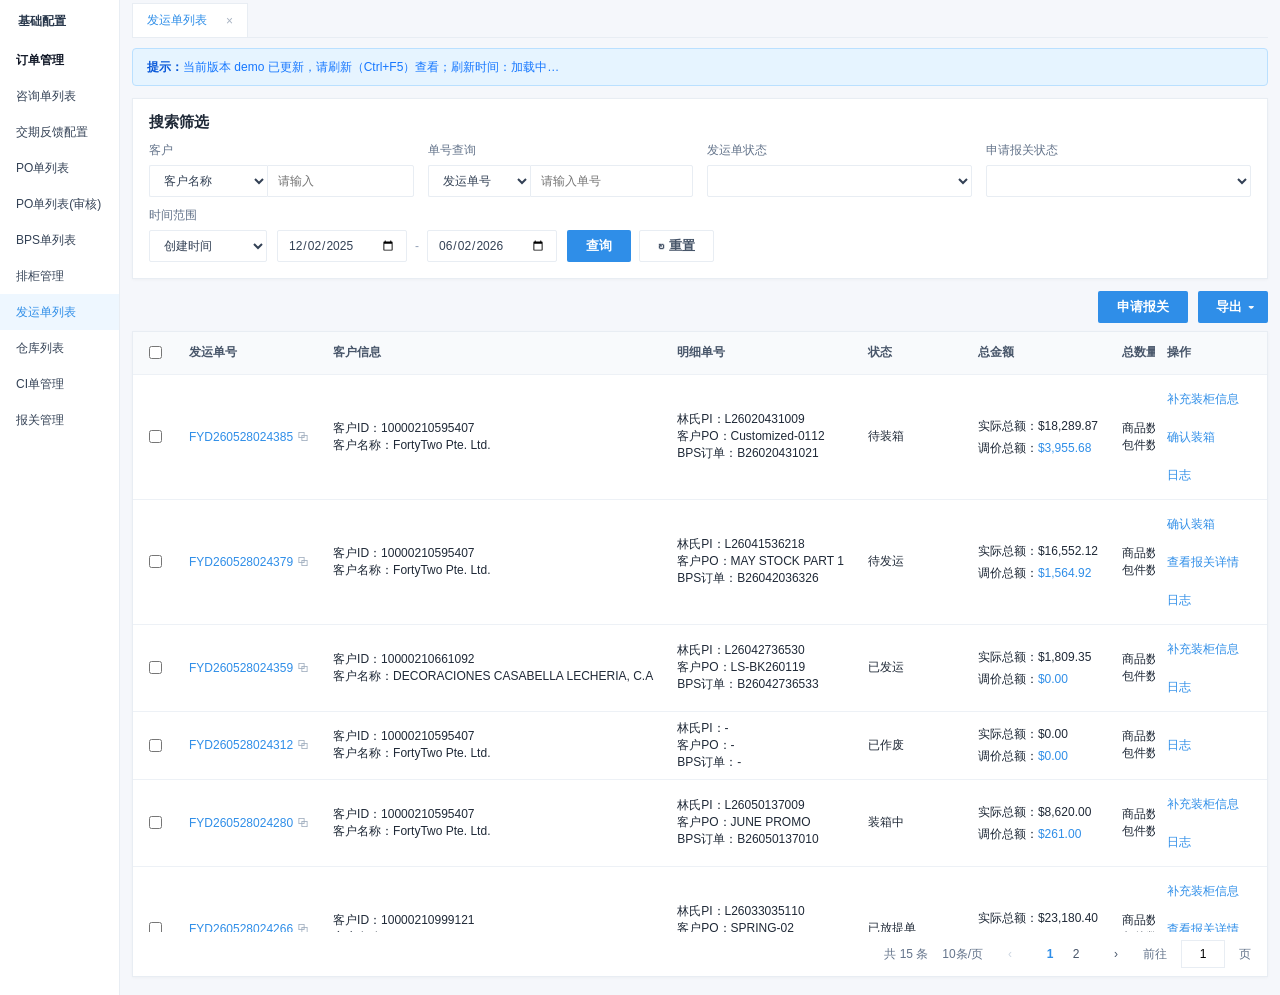
==== commit bdf0fbf5: "Add files via upload" ====
--- a/index.html
+++ b/index.html
@@ -1,7 +1,8 @@
-﻿<!DOCTYPE html>
+<!DOCTYPE html>
 <html lang="zh-CN"><head><meta http-equiv="Content-Type" content="text/html; charset=UTF-8">
   
   <meta name="viewport" content="width=device-width, initial-scale=1.0">
+  <meta name="demo-updated-at" content="2026-06-10 11:32:23">
   <title>发运单列表 Demo</title>
   <style>
     :root {
@@ -101,6 +102,22 @@
       border-bottom: 1px solid var(--line);
     }
 
+    .demo-update-banner {
+      margin: 10px 0 0;
+      padding: 8px 14px;
+      color: #1677ff;
+      background: #e6f4ff;
+      border: 1px solid #bae0ff;
+      border-radius: 4px;
+      font-size: 12px;
+      line-height: 20px;
+    }
+
+    .demo-update-banner strong {
+      color: #0958d9;
+      font-weight: 600;
+    }
+
     .tab {
       min-width: 116px;
       height: 34px;
@@ -1638,16 +1655,16 @@
     .dispatch-basic-strip {
       display: grid;
       grid-template-columns: repeat(6, minmax(0, 1fr));
-      gap: 24px 34px;
-      padding: 18px 58px 20px;
+      gap: 10px 20px;
+      padding: 12px 20px 14px;
       color: #606975;
-      font-size: 16px;
-      line-height: 24px;
+      font-size: 12px;
+      line-height: 18px;
     }
 
     .dispatch-basic-strip span {
       display: grid;
-      grid-template-columns: 96px minmax(0, 1fr);
+      grid-template-columns: 88px minmax(0, 1fr);
       align-items: center;
       min-width: 0;
     }
@@ -2949,6 +2966,10 @@
     <main class="content">
       <div class="tabs" id="mainTabs">
         <div class="tab active" data-page="shipment"><span>发运单列表</span><span>×</span></div>
+      </div>
+
+      <div class="demo-update-banner" id="demoUpdateBanner">
+        <strong>提示：</strong>当前版本 demo 已更新，请刷新（Ctrl+F5）查看；刷新时间：<span id="demoUpdateTime">加载中…</span>
       </div>
 
       <div class="page-view" id="shipmentListView">
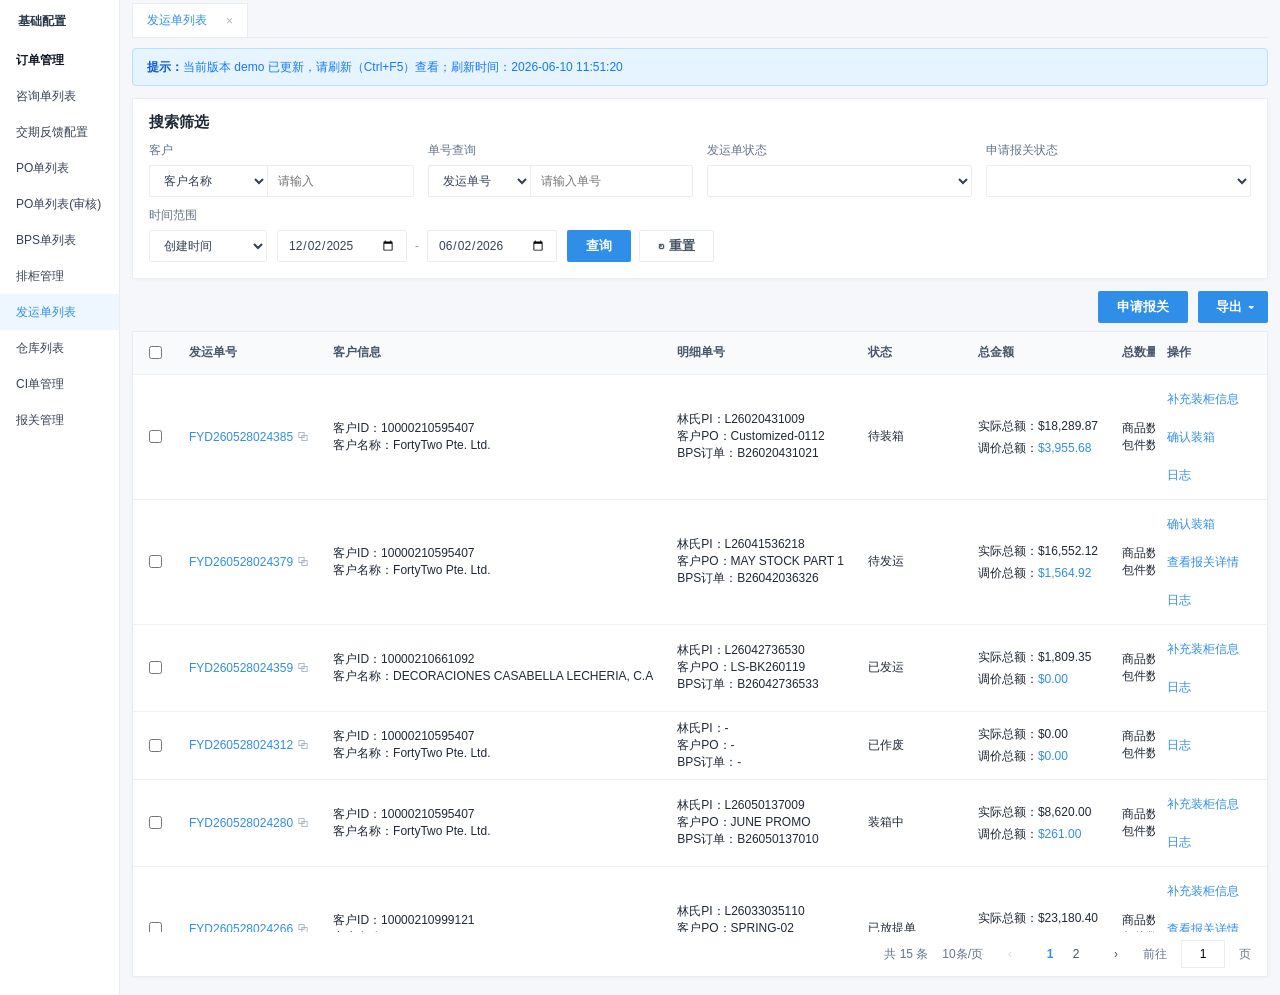
==== commit 4ea14932: "Add files via upload" ====
--- a/index.html
+++ b/index.html
@@ -2,7 +2,7 @@
 <html lang="zh-CN"><head><meta http-equiv="Content-Type" content="text/html; charset=UTF-8">
   
   <meta name="viewport" content="width=device-width, initial-scale=1.0">
-  <meta name="demo-updated-at" content="2026-06-10 11:32:23">
+  <meta name="demo-updated-at" content="2026-06-10 11:51:20">
   <title>发运单列表 Demo</title>
   <style>
     :root {
@@ -2969,7 +2969,7 @@
       </div>
 
       <div class="demo-update-banner" id="demoUpdateBanner">
-        <strong>提示：</strong>当前版本 demo 已更新，请刷新（Ctrl+F5）查看；刷新时间：<span id="demoUpdateTime">加载中…</span>
+        <strong>提示：</strong>当前版本 demo 已更新，请刷新（Ctrl+F5）查看；刷新时间：<span id="demoUpdateTime">2026-06-10 11:32:23</span>
       </div>
 
       <div class="page-view" id="shipmentListView">
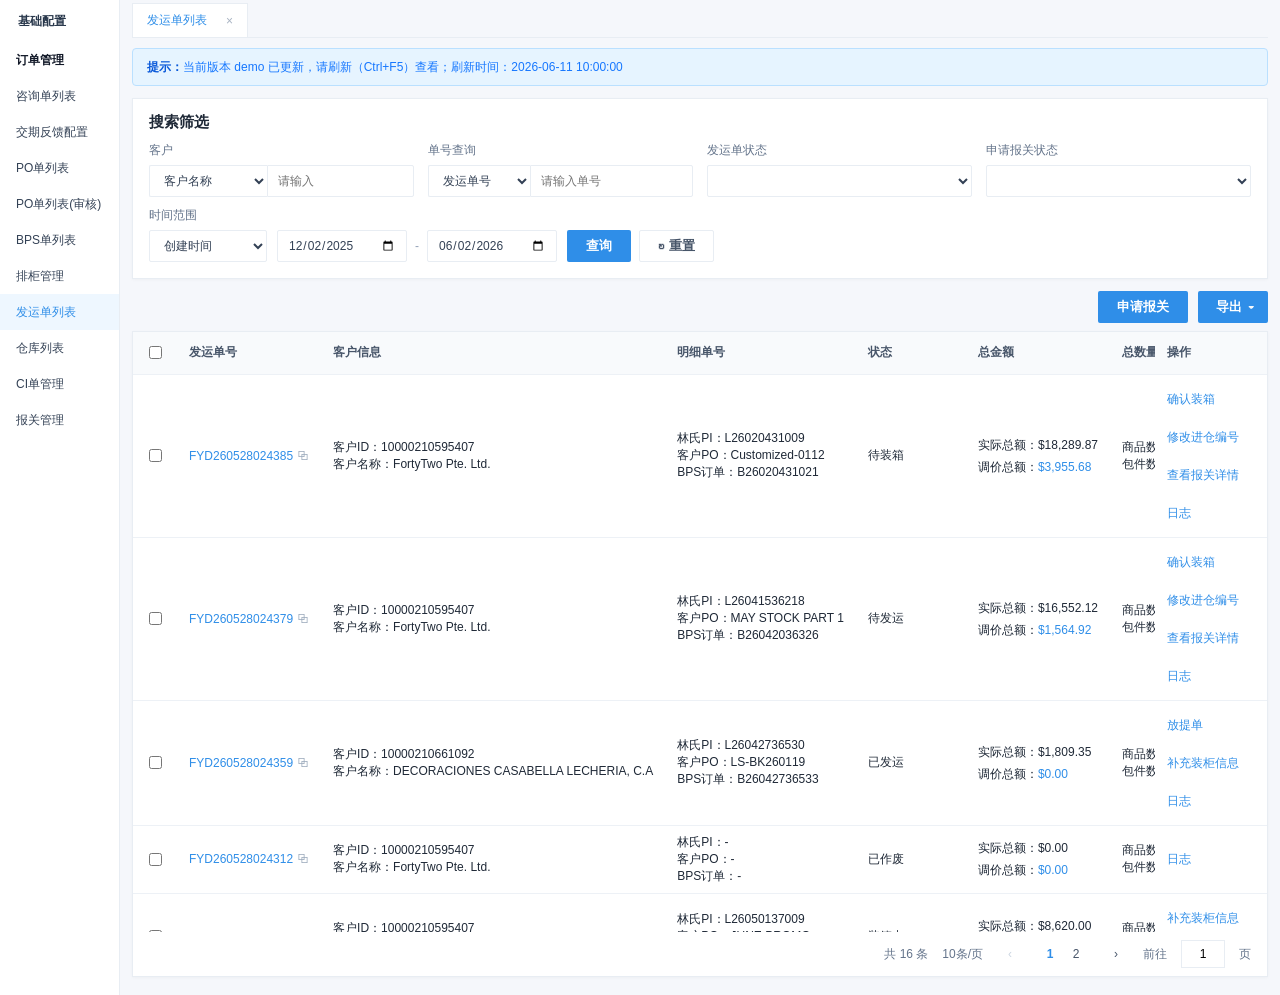
==== commit 13391a68: "Add files via upload" ====
--- a/index.html
+++ b/index.html
@@ -1636,8 +1636,113 @@
 
     .cabinet-edit-form {
       display: grid;
-      gap: 14px;
-      padding: 8px 0;
+      gap: 16px;
+      padding: 4px 0 8px;
+    }
+
+    .cabinet-edit-row {
+      display: grid;
+      grid-template-columns: 120px minmax(0, 1fr);
+      align-items: center;
+      gap: 12px;
+    }
+
+    .cabinet-edit-row label {
+      color: #606266;
+      font-size: 14px;
+      line-height: 20px;
+      text-align: right;
+      white-space: nowrap;
+    }
+
+    .cabinet-edit-row .cabinet-input {
+      height: 36px;
+      font-size: 14px;
+    }
+
+    .cabinet-vehicle-info {
+      color: #606266;
+      font-size: 12px;
+      line-height: 20px;
+      white-space: nowrap;
+    }
+
+    .cabinet-edit-mask {
+      position: fixed;
+      inset: 0;
+      z-index: 1200;
+      display: none;
+      align-items: center;
+      justify-content: center;
+      padding: 24px;
+      background: rgba(0, 0, 0, 0.45);
+    }
+
+    .cabinet-edit-mask.open {
+      display: flex;
+    }
+
+    .cabinet-edit-mask .dialog-cabinet-edit {
+      width: 560px;
+      max-width: 92vw;
+      background: #fff;
+      border-radius: 4px;
+      box-shadow: 0 12px 34px rgba(15, 23, 42, 0.18);
+    }
+
+    .dialog-cabinet-edit .dialog-header {
+      position: relative;
+      justify-content: center;
+      padding: 18px 48px 16px;
+      border-bottom: 0;
+    }
+
+    .dialog-cabinet-edit .dialog-header strong {
+      color: #303133;
+      font-size: 16px;
+      font-weight: 700;
+      text-align: center;
+    }
+
+    .dialog-cabinet-edit .dialog-header .btn-default {
+      position: absolute;
+      right: 16px;
+      top: 50%;
+      transform: translateY(-50%);
+      width: 30px;
+      min-width: 30px;
+      height: 30px;
+      padding: 0;
+      color: #909399;
+      border: 0;
+      background: transparent;
+      font-size: 0;
+    }
+
+    .dialog-cabinet-edit .dialog-header .btn-default::before {
+      content: "×";
+      font-size: 20px;
+      line-height: 30px;
+    }
+
+    .dialog-cabinet-edit .dialog-body {
+      padding: 8px 32px 4px;
+      max-height: none;
+      overflow: visible;
+    }
+
+    .dialog-cabinet-edit .dialog-footer {
+      justify-content: center;
+      gap: 12px;
+      padding: 18px 24px 24px;
+      border-top: 0;
+    }
+
+    .dialog-cabinet-edit .btn-default,
+    .dialog-cabinet-edit .btn-action {
+      min-width: 88px;
+      height: 36px;
+      font-size: 14px;
     }
 
     .dialog-dispatch .btn-default,
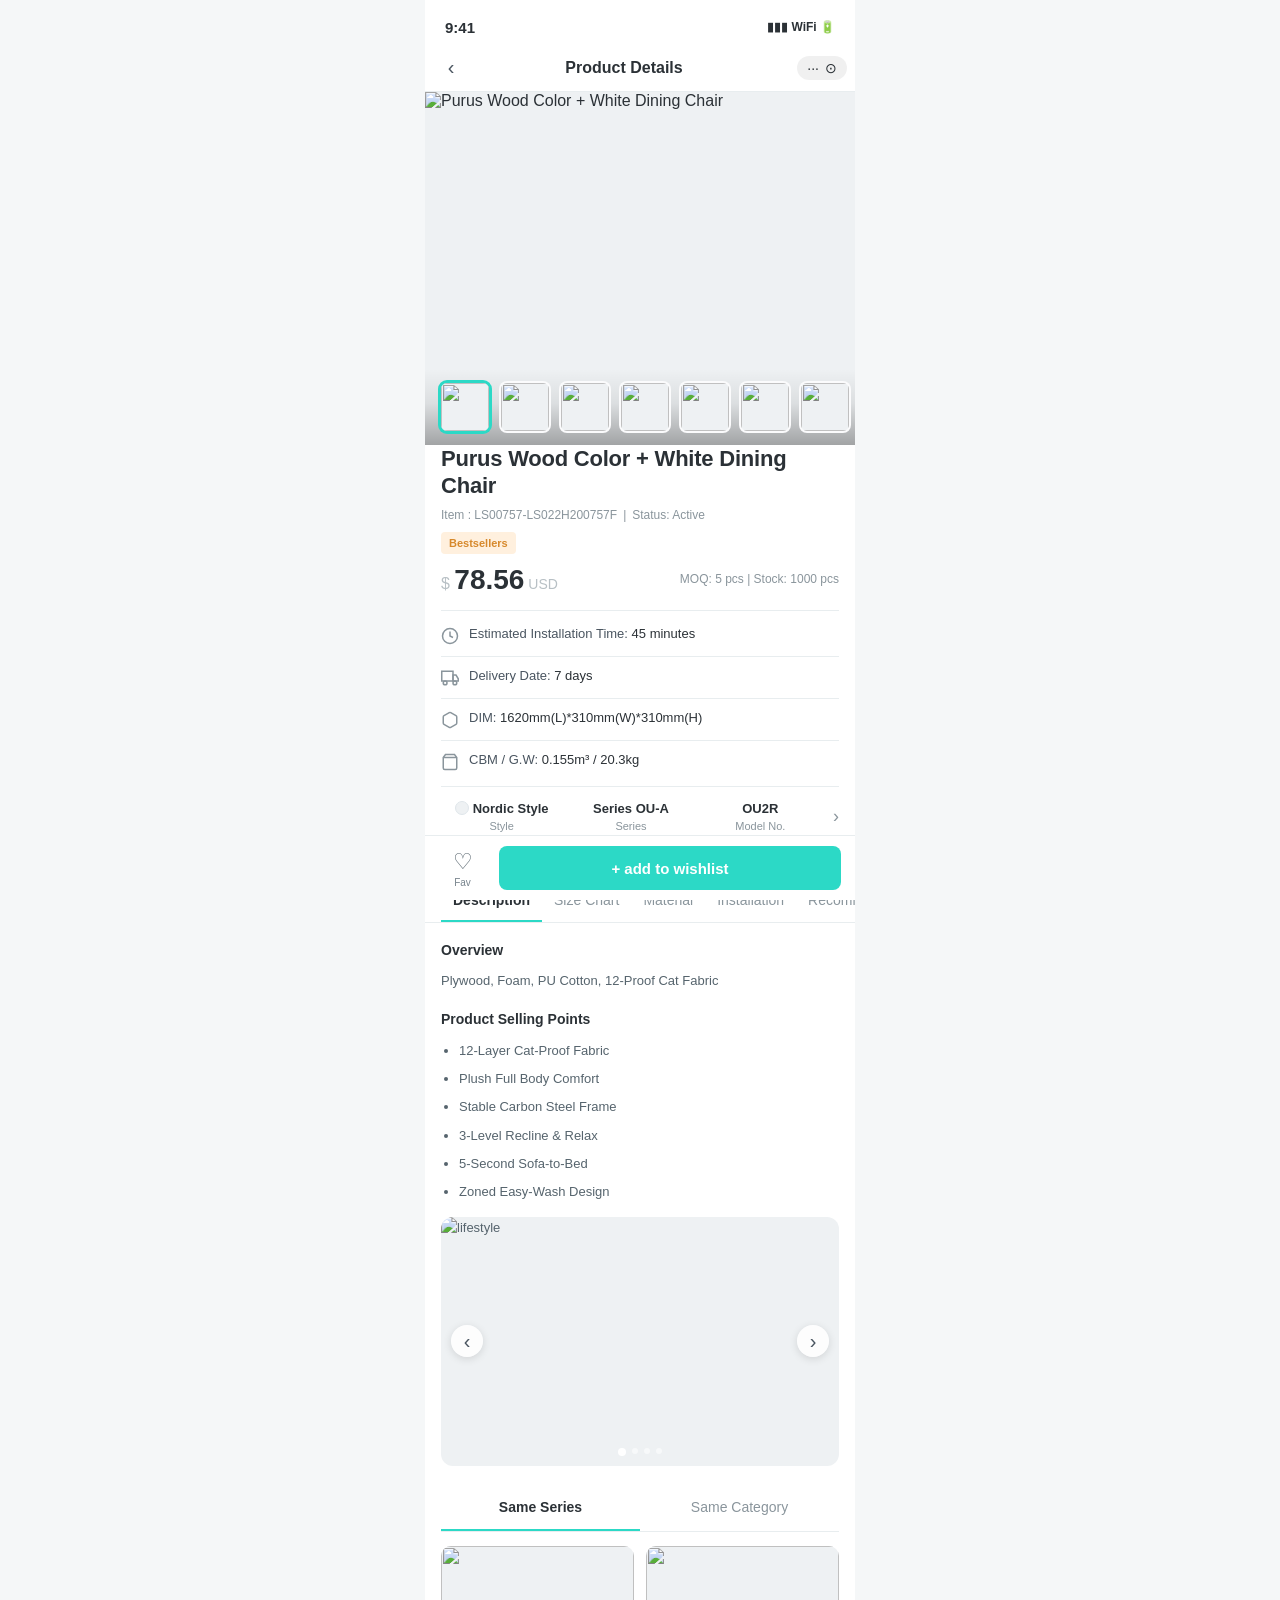
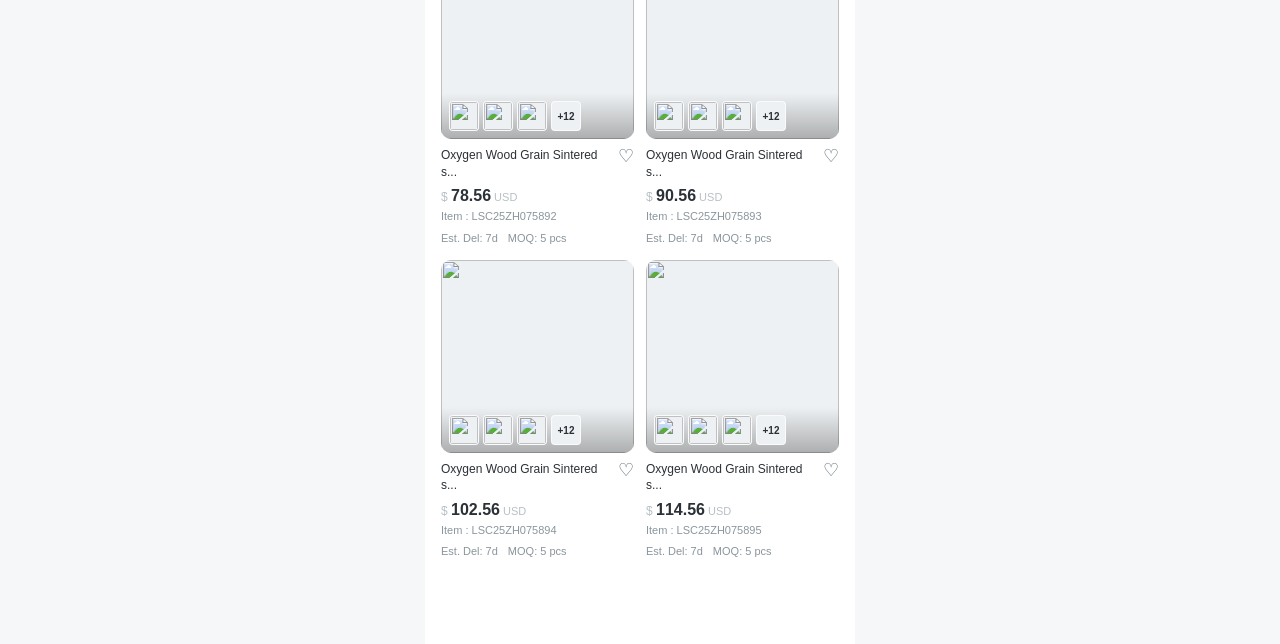
==== commit 911c16be: "Add files via upload" ====
--- a/index.html
+++ b/index.html
@@ -1,3591 +1,1234 @@
 <!DOCTYPE html>
-<html lang="zh-CN"><head><meta http-equiv="Content-Type" content="text/html; charset=UTF-8">
-  
-  <meta name="viewport" content="width=device-width, initial-scale=1.0">
-  <meta name="demo-updated-at" content="2026-06-10 11:51:20">
-  <title>发运单列表 Demo</title>
+<html lang="en">
+<head>
+  <meta charset="UTF-8" />
+  <meta name="viewport" content="width=device-width, initial-scale=1.0, viewport-fit=cover, maximum-scale=1.0, user-scalable=no" />
+  <title>LINSY - Product Details (H5 Demo)</title>
   <style>
     :root {
-      --primary: #2f8ee8;
-      --primary-dark: #1f75c9;
-      --bg: #f5f7fb;
-      --card: #ffffff;
-      --line: #e8edf3;
-      --text: #1f2937;
-      --muted: #7b8794;
-      --sidebar: #ffffff;
-      --hover: #f7fbff;
-      --shadow: 0 12px 34px rgba(30, 41, 59, 0.14);
-    }
-
-    * {
-      box-sizing: border-box;
-    }
-
-    body {
-      margin: 0;
+      --primary: #2cd9c6;
+      --primary-dark: #1fb8a8;
+      --primary-soft: rgba(44, 217, 198, 0.12);
+      --text: #2b3136;
+      --muted: #8a959c;
+      --line: #e8edef;
+      --bg: #f5f7f8;
+      --card: #fff;
+      --tag-bg: #fff0de;
+      --tag-text: #d7892c;
+      --danger: #e05c6a;
+      --disco: #e05c6a;
+      --total-red: #d64545;
+      --shadow: 0 8px 24px rgba(20, 45, 58, 0.08);
+    }
+
+    * { box-sizing: border-box; margin: 0; padding: 0; }
+
+    html, body {
+      min-height: 100%;
+      background: var(--bg);
       color: var(--text);
-      background: var(--bg);
-      font-family: "Microsoft YaHei", "PingFang SC", Arial, sans-serif;
-      font-size: 12px;
-    }
-
-    button,
-    input,
-    select {
-      font: inherit;
-    }
-
-    button {
-      height: 32px;
-      border: 1px solid transparent;
-      border-radius: 2px;
-      padding: 0 18px;
-      cursor: pointer;
-      white-space: nowrap;
-      transition: 0.16s ease;
-    }
-
-    .app {
-      display: grid;
-      grid-template-columns: 120px minmax(0, 1fr);
+      font-family: "Segoe UI", "PingFang SC", "Helvetica Neue", Arial, sans-serif;
+      -webkit-font-smoothing: antialiased;
+    }
+
+    button, input { font: inherit; }
+
+    .phone {
+      max-width: 430px;
+      margin: 0 auto;
       min-height: 100vh;
-    }
-
-    .sidebar {
-      background: var(--sidebar);
-      border-right: 1px solid var(--line);
-      color: #27364a;
-    }
-
-    .logo {
-      height: 42px;
-      padding-left: 18px;
-      display: flex;
-      align-items: center;
-      font-weight: 700;
-    }
-
-    .menu-title,
-    .menu-item {
-      height: 36px;
-      display: flex;
-      align-items: center;
-      padding: 0 16px;
-    }
-
-    .menu-title {
-      color: #111827;
-      font-weight: 700;
-    }
-
-    .menu-item {
-      color: #334155;
-      cursor: pointer;
-    }
-
-    .menu-item.active {
-      color: var(--primary);
-      background: #eef7ff;
-    }
-
-    .content {
-      min-width: 0;
-      padding: 0 12px 18px;
-    }
-
-    .tabs {
-      height: 38px;
-      display: flex;
-      align-items: flex-end;
-      gap: 2px;
-      border-bottom: 1px solid var(--line);
-    }
-
-    .demo-update-banner {
-      margin: 10px 0 0;
-      padding: 8px 14px;
-      color: #1677ff;
-      background: #e6f4ff;
-      border: 1px solid #bae0ff;
-      border-radius: 4px;
-      font-size: 12px;
-      line-height: 20px;
-    }
-
-    .demo-update-banner strong {
-      color: #0958d9;
-      font-weight: 600;
-    }
-
-    .tab {
-      min-width: 116px;
-      height: 34px;
-      padding: 0 14px;
+      background: var(--card);
+      position: relative;
+      padding-bottom: calc(68px + env(safe-area-inset-bottom));
+    }
+
+    /* Status bar */
+    .status-bar {
+      height: 44px;
+      padding: 10px 20px 0;
       display: flex;
       align-items: center;
       justify-content: space-between;
-      color: var(--primary);
+      font-size: 15px;
+      font-weight: 600;
       background: #fff;
-      border: 1px solid var(--line);
-      border-bottom: 0;
-    }
-
-    .tab span:last-child {
-      color: #a8b3c2;
-      margin-left: 12px;
-    }
-
-    .card {
-      background: var(--card);
-      border: 1px solid var(--line);
-      box-shadow: 0 1px 3px rgba(15, 23, 42, 0.03);
-    }
-
-    .search-card {
-      margin-top: 12px;
-      padding: 14px 16px 16px;
-    }
-
-    .search-title {
-      margin-bottom: 10px;
-      color: #1f2937;
-      font-size: 15px;
-      font-weight: 700;
-    }
-
-    .filter-layout {
-      display: block;
-    }
-
-    .quick-search {
+    }
+    .status-icons { display: flex; gap: 5px; font-size: 12px; color: var(--text); }
+
+    /* Nav */
+    .nav-bar {
+      height: 48px;
       display: grid;
-      grid-template-columns: repeat(4, minmax(190px, 1fr));
-      gap: 10px 14px;
-      align-items: end;
-    }
-
-    .filter-field {
-      min-width: 0;
-    }
-
-    .filter-field label {
-      display: block;
-      margin-bottom: 6px;
-      color: #64748b;
-      font-size: 12px;
-    }
-
-    .date-filter {
-      grid-column: 1 / -1;
-    }
-
-    .date-filter-row {
-      display: grid;
-      grid-template-columns: 118px 280px auto;
-      gap: 8px 10px;
+      grid-template-columns: 40px 1fr 72px;
       align-items: center;
-      width: max-content;
-      max-width: 100%;
-    }
-
-    .date-type-select {
-      width: 118px;
-      height: 32px;
-      border: 1px solid var(--line);
-      border-radius: 2px;
-      padding: 0 10px;
-      color: #334155;
+      padding: 0 8px;
+      border-bottom: 1px solid var(--line);
       background: #fff;
-      outline: none;
-    }
-
-    .date-range-box {
-      display: flex;
-      align-items: center;
-      gap: 8px;
-      width: 280px;
-    }
-
-    .date-range-box input {
-      flex: 1;
-      min-width: 0;
-      height: 32px;
-      border: 1px solid var(--line);
-      border-radius: 2px;
-      padding: 0 10px;
-      color: #334155;
-      background: #fff;
-      outline: none;
-    }
-
-    .date-separator {
-      color: #94a3b8;
-    }
-
-    .search-actions.inline {
-      display: flex;
-      flex: 0 0 auto;
-      gap: 8px;
-      align-items: center;
-      height: 32px;
-    }
-
-    .field,
-    .number-field {
-      display: flex;
-      align-items: center;
-      min-width: 0;
-    }
-
-    .field select,
-    .field input,
-    .drawer-field select,
-    .drawer-field input {
-      width: 100%;
-      height: 32px;
-      border: 1px solid var(--line);
-      border-radius: 2px;
-      padding: 0 10px;
-      color: #334155;
-      background: #fff;
-      outline: none;
-    }
-
-    .number-field select {
-      width: 110px;
-      border-right: 0;
-      border-radius: 2px 0 0 2px;
-    }
-
-    .number-field input {
-      border-radius: 0 2px 2px 0;
-    }
-
-    .field input:focus,
-    .field select:focus,
-    .drawer-field input:focus,
-    .drawer-field select:focus {
-      border-color: var(--primary);
-      box-shadow: 0 0 0 2px rgba(47, 142, 232, 0.12);
-    }
-
-    .btn-primary {
-      color: #fff;
-      background: var(--primary);
-    }
-
-    .btn-primary:hover {
-      background: var(--primary-dark);
-    }
-
-    .btn-default {
-      color: #475569;
-      background: #fff;
-      border-color: var(--line);
-    }
-
-    .btn-default:hover {
-      color: var(--primary);
-      border-color: var(--primary);
-    }
-
-    .btn-action {
-      height: 32px;
-      padding: 0 18px;
-      border-radius: 2px;
-      color: #fff;
-      background: var(--primary);
-      font-size: 13px;
-      font-weight: 600;
-    }
-
-    .btn-action:hover {
-      background: var(--primary-dark);
-    }
-
-    .btn-reset {
-      color: #475569;
-      background: #fff;
-      border: 1px solid var(--line);
-    }
-
-    .btn-reset:hover {
-      color: var(--primary);
-      border-color: #cfe5fb;
-    }
-
-    .btn-link {
-      height: 32px;
-      padding: 0 12px;
-      color: var(--primary);
-      background: transparent;
-      border: 0;
-      font-size: 13px;
-    }
-
-    .toolbar {
-      display: flex;
-      justify-content: flex-end;
-      align-items: center;
-      gap: 10px;
-      margin: 12px 0 8px;
-    }
-
-    .dropdown {
-      position: relative;
-      display: inline-flex;
-    }
-
-    .btn-export-trigger {
-      height: 32px;
-      display: inline-flex;
-      align-items: center;
-      gap: 6px;
-      padding: 0 14px 0 18px;
-      border: 0;
-      border-radius: 2px;
-      color: #fff;
-      background: var(--primary);
-      font-size: 13px;
-      font-weight: 600;
-      cursor: pointer;
-    }
-
-    .btn-export-trigger:hover,
-    .dropdown.open .btn-export-trigger {
-      background: var(--primary-dark);
-    }
-
-    .export-chevron {
-      font-size: 12px;
-      line-height: 1;
-      opacity: 0.95;
-    }
-
-    .dropdown-menu {
-      display: none;
-      position: absolute;
-      top: calc(100% + 8px);
-      right: 0;
-      z-index: 20;
-      min-width: 188px;
-      padding: 6px 0;
-      background: #fff;
-      border: 1px solid #e4e7ed;
-      border-radius: 4px;
-      box-shadow: 0 2px 12px rgba(0, 0, 0, 0.1);
-    }
-
-    .dropdown-menu::before {
-      content: "";
-      position: absolute;
-      top: -5px;
-      right: 28px;
-      width: 8px;
-      height: 8px;
-      background: #fff;
-      border-left: 1px solid #e4e7ed;
-      border-top: 1px solid #e4e7ed;
-      transform: rotate(45deg);
-    }
-
-    .dropdown.open .dropdown-menu {
-      display: block;
-    }
-
-    .export-menu-item {
-      width: 100%;
-      height: 34px;
-      display: flex;
-      align-items: center;
-      padding: 0 16px;
-      border: 0;
-      color: #606266;
-      background: #fff;
-      font-size: 13px;
-      text-align: left;
-      white-space: nowrap;
-      cursor: pointer;
-    }
-
-    .export-menu-item:hover {
-      color: var(--primary);
-      background: #ecf5ff;
-    }
-
-    .customer-type {
-      display: grid;
-      grid-template-columns: 118px 1fr;
-      gap: 0;
-    }
-
-    .customer-type select {
-      border-right: 0;
-      border-radius: 2px 0 0 2px;
-    }
-
-    .customer-type input {
-      border-radius: 0 2px 2px 0;
-    }
-
-    .table-card {
-      overflow: hidden;
-    }
-
-    .table-wrap {
-      overflow: auto;
-      height: calc(100vh - 300px);
-      min-height: 320px;
-      background: #fff;
-    }
-
-    table {
-      width: 100%;
-      min-width: 2400px;
-      border-collapse: collapse;
-    }
-
-    th,
-    td {
-      height: 56px;
-      padding: 8px 12px;
-      border-bottom: 1px solid #edf1f6;
-      text-align: left;
-      white-space: nowrap;
-      vertical-align: middle;
-    }
-
-    th {
       position: sticky;
       top: 0;
-      z-index: 2;
-      height: 42px;
-      color: #475569;
-      background: #f8fafc;
-      font-weight: 700;
-    }
-
-    th.col-fixed-right,
-    td.col-fixed-right {
-      position: sticky;
-      right: 0;
+      z-index: 20;
+    }
+    .nav-btn {
+      width: 36px; height: 36px;
+      border: none; background: transparent;
+      font-size: 20px; color: #4a5560;
+      display: flex; align-items: center; justify-content: center;
+      cursor: pointer;
+    }
+    .nav-title { text-align: center; font-size: 16px; font-weight: 600; }
+    .nav-right { display: flex; justify-content: flex-end; gap: 2px; }
+    .nav-pill {
+      display: flex; align-items: center; gap: 6px;
+      background: rgba(0,0,0,0.06); border-radius: 20px;
+      padding: 4px 10px; font-size: 14px;
+    }
+
+    /* Gallery */
+    .gallery-wrap { background: #fff; }
+    .gallery-main {
+      position: relative;
+      width: 100%; aspect-ratio: 1 / 0.82;
+      background: #eef1f3; overflow: hidden;
+    }
+    .gallery-main > img { width: 100%; height: 100%; object-fit: cover; display: block; }
+    .thumb-strip {
+      position: absolute; left: 0; right: 0; bottom: 0;
+      display: flex; gap: 8px; padding: 12px 14px;
+      overflow-x: auto; scrollbar-width: none;
+      background: linear-gradient(to top, rgba(0, 0, 0, 0.32) 0%, rgba(0, 0, 0, 0.08) 55%, transparent 100%);
+    }
+    .thumb-strip::-webkit-scrollbar { display: none; }
+    .thumb {
+      flex: 0 0 auto; width: 52px; height: 52px;
+      border-radius: 8px; overflow: hidden;
+      border: 2px solid rgba(255, 255, 255, 0.75); padding: 0;
+      background: #eef1f3; cursor: pointer;
+    }
+    .thumb.active {
+      border-color: var(--primary);
+      box-shadow: 0 0 0 1px var(--primary);
+    }
+    .thumb img { width: 100%; height: 100%; object-fit: cover; display: block; }
+
+    /* Product info */
+    .info-block { padding: 0 16px 16px; background: #fff; }
+    .product-title {
+      font-size: 22px; font-weight: 700; line-height: 1.25;
+      margin-bottom: 8px; letter-spacing: -0.01em;
+    }
+    .meta-row {
+      font-size: 12px; color: var(--muted);
+      margin-bottom: 10px; display: flex; flex-wrap: wrap; gap: 6px; align-items: center;
+    }
+    .badge {
+      display: inline-flex; align-items: center;
+      height: 22px; padding: 0 8px; border-radius: 4px;
+      background: var(--tag-bg); color: var(--tag-text);
+      font-size: 11px; font-weight: 600; margin-bottom: 10px;
+    }
+    .price-row {
+      display: flex; align-items: center; justify-content: space-between;
+      gap: 12px; margin-bottom: 14px;
+    }
+    .price-main { font-size: 28px; font-weight: 700; flex-shrink: 0; color: var(--text); }
+    .price-main .currency,
+    .price-main .unit { color: #b8c0c5; font-weight: 400; }
+    .price-main .currency { font-size: 16px; }
+    .price-main .unit { font-size: 14px; }
+    .price-main .amount { font-weight: 700; color: var(--text); }
+    .price-meta {
+      font-size: 12px; color: var(--muted);
+      text-align: right; flex: 1; line-height: 1.4;
+    }
+
+    /* Spec rows */
+    .spec-list { border-top: 1px solid var(--line); padding-top: 4px; }
+    .spec-item {
+      display: flex; align-items: flex-start; gap: 10px;
+      padding: 11px 0; border-bottom: 1px solid var(--line);
+      font-size: 13px; color: #4a5560;
+    }
+    .spec-item:last-child { border-bottom: none; }
+    .spec-icon {
+      width: 18px; height: 18px; flex-shrink: 0;
+      color: var(--muted); margin-top: 1px;
+    }
+    .spec-item strong { color: var(--text); font-weight: 500; }
+    .attr-grid-row {
+      display: flex; align-items: center; gap: 8px;
+      padding: 14px 0; cursor: pointer;
+      border-top: 1px solid var(--line); margin-top: 4px;
+    }
+    .attr-col { flex: 1; min-width: 0; text-align: center; }
+    .attr-val {
+      font-size: 13px; font-weight: 600; color: var(--text);
+      display: flex; align-items: center; justify-content: center; gap: 4px;
+      margin-bottom: 4px; white-space: nowrap; overflow: hidden; text-overflow: ellipsis;
+    }
+    .attr-dot {
+      width: 14px; height: 14px; border-radius: 50%;
+      background: #eef1f3; border: 1px solid #dfe6ea; flex-shrink: 0;
+    }
+    .attr-lbl { font-size: 11px; color: var(--muted); }
+    .attr-grid-row .chev { color: var(--muted); font-size: 18px; flex-shrink: 0; padding-left: 4px; }
+
+    /* Tabs */
+    .tabs-wrap {
+      background: #fff; margin-top: 8px;
+      border-top: 8px solid var(--bg);
+    }
+    .tabs {
+      display: flex; gap: 0; overflow-x: auto;
+      padding: 0 16px; border-bottom: 1px solid var(--line);
+      scrollbar-width: none;
+    }
+    .tabs::-webkit-scrollbar { display: none; }
+    .tab {
+      flex: 0 0 auto; border: none; background: transparent;
+      padding: 14px 12px 12px; font-size: 14px; color: var(--muted);
+      border-bottom: 2px solid transparent; cursor: pointer;
+      white-space: nowrap;
+    }
+    .tab.active { color: var(--text); font-weight: 600; border-bottom-color: var(--primary); }
+
+    .tab-panel { padding: 16px; background: #fff; font-size: 13px; line-height: 1.7; color: #56646d; }
+    .tab-panel h4 { font-size: 14px; color: var(--text); margin: 16px 0 8px; }
+    .tab-panel h4:first-child { margin-top: 0; }
+    .tab-panel ul { padding-left: 18px; }
+    .tab-panel li { margin-bottom: 6px; }
+    .story-img { width: 100%; border-radius: 12px; margin-top: 14px; display: block; }
+
+    .story-carousel {
+      position: relative; margin-top: 14px; border-radius: 12px; overflow: hidden;
+      background: #eef1f3; aspect-ratio: 16 / 10;
+    }
+    .story-carousel img {
+      width: 100%; height: 100%; object-fit: cover; display: block;
+    }
+    .carousel-nav {
+      position: absolute; top: 50%; transform: translateY(-50%);
+      width: 32px; height: 32px; border: none; border-radius: 50%;
+      background: rgba(255,255,255,0.88); color: #4a5560;
+      font-size: 20px; cursor: pointer; display: flex;
+      align-items: center; justify-content: center;
+      box-shadow: 0 2px 8px rgba(0,0,0,0.12);
+    }
+    .carousel-nav.prev { left: 10px; }
+    .carousel-nav.next { right: 10px; }
+    .carousel-dots {
+      position: absolute; bottom: 10px; left: 0; right: 0;
+      display: flex; justify-content: center; gap: 6px;
+    }
+    .carousel-dot {
+      width: 6px; height: 6px; border-radius: 50%; border: none;
+      background: rgba(255,255,255,0.55); padding: 0; cursor: pointer;
+    }
+    .carousel-dot.on { background: #fff; width: 8px; height: 8px; }
+
+    /* Recommend product cards */
+    .rec-section { margin-top: 20px; }
+    .rec-tabs {
+      display: flex; gap: 0; margin-bottom: 14px;
+      border-bottom: 1px solid var(--line);
+    }
+    .rec-tab {
+      flex: 1; border: none; background: transparent;
+      padding: 10px 0; font-size: 14px; color: var(--muted); cursor: pointer;
+      border-bottom: 2px solid transparent;
+    }
+    .rec-tab.active { color: var(--text); font-weight: 600; border-bottom-color: var(--primary); }
+    .rec-grid {
+      display: grid; grid-template-columns: 1fr 1fr; gap: 14px 12px;
+    }
+    .rec-card { cursor: pointer; }
+    .rec-img-wrap {
+      position: relative; border-radius: 10px; overflow: hidden;
+      background: #eef1f3; aspect-ratio: 1/1; margin-bottom: 8px;
+    }
+    .rec-img-wrap > img { width: 100%; height: 100%; object-fit: cover; display: block; }
+    .rec-thumbs-overlay {
+      position: absolute; left: 0; right: 0; bottom: 0;
+      display: flex; gap: 4px; padding: 8px;
+      background: linear-gradient(to top, rgba(0,0,0,0.28), transparent);
+    }
+    .rec-thumbs-overlay span {
+      width: 30px; height: 30px; border-radius: 4px;
+      overflow: hidden; flex-shrink: 0;
+      border: 1px solid rgba(255,255,255,0.75);
+      background: #eef1f3;
+    }
+    .rec-thumbs-overlay img { width: 100%; height: 100%; object-fit: cover; display: block; }
+    .rec-more {
+      display: flex; align-items: center; justify-content: center;
+      background: rgba(255,255,255,0.9); font-size: 10px;
+      font-weight: 600; color: var(--text);
+    }
+    .rec-title-row {
+      display: flex; align-items: flex-start; justify-content: space-between;
+      gap: 6px; margin-bottom: 6px;
+    }
+    .rec-name {
+      flex: 1; font-size: 12px; line-height: 1.35;
+      overflow: hidden; text-overflow: ellipsis;
+      display: -webkit-box; -webkit-line-clamp: 2; -webkit-box-orient: vertical;
+      color: var(--text); min-width: 0;
+    }
+    .rec-fav {
+      border: none; background: transparent; padding: 0;
+      font-size: 18px; line-height: 1; color: #56646d;
+      cursor: pointer; flex-shrink: 0;
+    }
+    .rec-fav.on { color: var(--danger); }
+    .rec-price { font-size: 16px; font-weight: 700; line-height: 1.2; margin-bottom: 2px; color: var(--text); }
+    .rec-price .currency,
+    .rec-price .unit { color: #b8c0c5; font-weight: 400; }
+    .rec-price .currency { font-size: 12px; }
+    .rec-price .unit { font-size: 11px; }
+    .rec-price .amount { font-weight: 700; color: var(--text); }
+    .rec-item {
+      font-size: 11px; color: var(--muted); margin-bottom: 4px;
+    }
+    .rec-shipping {
+      font-size: 11px; color: var(--muted); line-height: 1.5;
+      display: flex; flex-wrap: wrap; gap: 2px 10px;
+    }
+
+    /* Bottom bar */
+    .bottom-bar {
+      position: fixed; bottom: 0; left: 50%; transform: translateX(-50%);
+      width: 100%; max-width: 430px;
+      background: #fff;
+      border-top: 1px solid var(--line);
+      padding: 10px 14px calc(10px + env(safe-area-inset-bottom));
+      display: grid; grid-template-columns: 48px 1fr; gap: 12px;
+      align-items: center; z-index: 30;
+    }
+    .bar-icon {
+      display: flex; flex-direction: column; align-items: center; gap: 2px;
+      border: none; background: transparent; cursor: pointer; color: #78848d;
+      font-size: 10px;
+    }
+    .bar-icon .ico { font-size: 22px; color: #56646d; font-weight: 400; }
+    .bar-icon.active .ico { color: var(--danger); font-weight: 700; }
+    .btn-wishlist {
+      height: 44px; border: none; border-radius: 8px;
+      background: var(--primary); color: #fff;
+      font-size: 15px; font-weight: 600; cursor: pointer; width: 100%;
+    }
+    .btn-wishlist:active { background: var(--primary-dark); }
+
+    /* Overlay & Sheet */
+    .overlay {
+      position: fixed; inset: 0; z-index: 100;
+      background: rgba(14, 23, 28, 0.45);
+      display: none; align-items: flex-end; justify-content: center;
+    }
+    .overlay.open { display: flex; }
+
+    .sheet {
+      width: 100%; max-width: 430px;
+      background: #fff; border-radius: 16px 16px 0 0;
+      display: flex; flex-direction: column;
+      animation: slideUp 0.28s ease;
+    }
+    .sheet-param { max-height: 75vh; height: 75vh; }
+    .sheet-picker { max-height: 88vh; height: 88vh; }
+    @keyframes slideUp {
+      from { transform: translateY(100%); }
+      to { transform: translateY(0); }
+    }
+
+    .sheet-header {
+      display: flex; align-items: center; justify-content: center;
+      padding: 16px 48px 12px; position: relative;
+      border-bottom: 1px solid var(--line); flex-shrink: 0;
+    }
+    .sheet-header h3 { font-size: 16px; font-weight: 600; }
+    .sheet-close {
+      position: absolute; right: 16px; top: 50%; transform: translateY(-50%);
+      width: 32px; height: 32px; border: none; background: transparent;
+      font-size: 22px; color: #78848d; cursor: pointer;
+    }
+
+    .sheet-body { overflow-y: auto; flex: 1; padding: 0 16px 16px; }
+
+    /* Parameter list sheet */
+    .param-row {
+      display: flex; justify-content: space-between; align-items: center;
+      padding: 14px 0; border-bottom: 1px solid var(--line);
+      font-size: 14px;
+    }
+    .param-row .label { color: var(--muted); }
+    .param-row .value { color: var(--text); text-align: right; max-width: 60%; }
+
+    .sheet-footer {
+      flex-shrink: 0; border-top: 1px solid var(--line);
+      padding: 10px 12px calc(10px + env(safe-area-inset-bottom));
+      background: #fff;
+    }
+    .footer-summary {
+      display: flex; align-items: center; flex-wrap: wrap;
+      gap: 8px 10px; margin-bottom: 10px;
+    }
+    .footer-check {
+      display: flex; align-items: center; gap: 6px;
+      font-size: 13px; cursor: pointer; flex-shrink: 0;
+    }
+    .footer-check input { width: 16px; height: 16px; accent-color: var(--primary); }
+    .footer-total { font-size: 13px; white-space: nowrap; }
+    .footer-total strong { color: var(--total-red); font-size: 16px; font-weight: 700; }
+    .footer-selected {
+      font-size: 12px; color: var(--muted); cursor: pointer;
+      display: flex; align-items: center; gap: 4px;
+    }
+    .footer-selected strong { color: var(--text); }
+    .footer-actions { display: flex; gap: 10px; width: 100%; }
+    .footer-actions .btn-wishlist { flex: 1; }
+
+    .picker-preview {
+      display: flex; gap: 12px; padding: 14px 16px;
+      border-bottom: 1px solid var(--line); flex-shrink: 0;
+    }
+    .picker-preview img {
+      width: 72px; height: 72px; border-radius: 8px;
+      object-fit: cover; background: #eef1f3; flex-shrink: 0;
+    }
+    .picker-preview-info { flex: 1; min-width: 0; }
+    .picker-preview-info h4 {
+      font-size: 13px; line-height: 1.35; margin-bottom: 6px;
+      overflow: hidden; text-overflow: ellipsis; white-space: nowrap;
+    }
+    .picker-price { font-size: 22px; font-weight: 700; }
+    .picker-price .currency, .picker-price .unit { color: #b8c0c5; font-weight: 400; font-size: 14px; }
+    .picker-price .amount { font-weight: 700; color: var(--text); }
+    .picker-moq { font-size: 12px; color: var(--muted); margin-top: 2px; }
+
+    .sale-tabs {
+      display: flex; margin: 0 16px 14px; position: relative;
+      height: 40px; border-radius: 8px; overflow: hidden;
+      background: #f0f2f4; flex-shrink: 0;
+    }
+    .sale-tab {
+      flex: 1; border: none; background: transparent;
+      font-size: 14px; color: #56646d; cursor: pointer;
+      position: relative; z-index: 1; height: 100%;
+    }
+    .sale-tab.active {
+      background: rgba(44, 217, 198, 0.18); color: #149c88;
+      font-weight: 600; z-index: 2;
+    }
+    .sale-tab.active:first-child::after {
+      content: ''; position: absolute; right: -10px; top: 0;
+      width: 20px; height: 100%;
+      background: rgba(44, 217, 198, 0.18);
+      clip-path: polygon(0 0, 100% 50%, 0 100%);
       z-index: 3;
-      min-width: 96px;
+    }
+
+    .picker-section { margin-bottom: 16px; }
+    .picker-section > label {
+      display: block; font-size: 12px; color: var(--muted);
+      margin-bottom: 10px;
+    }
+
+    .color-options {
+      display: flex; gap: 10px; overflow-x: auto;
+      flex-wrap: nowrap; padding-bottom: 4px; scrollbar-width: none;
+    }
+    .color-options::-webkit-scrollbar { display: none; }
+    .color-opt {
+      position: relative; display: flex; flex-direction: column;
+      align-items: center; gap: 6px; cursor: pointer;
+      border: 2px solid transparent; border-radius: 10px;
+      padding: 8px 6px; flex: 0 0 auto; width: 86px;
+    }
+    .color-opt.active { border-color: #2b3136; }
+    .color-opt img {
+      width: 56px; height: 56px; border-radius: 8px;
+      object-fit: cover; background: #eef1f3;
+    }
+    .color-opt span { font-size: 10px; text-align: center; line-height: 1.3; width: 100%; }
+    .color-badge {
+      position: absolute; top: 2px; right: 2px;
+      width: 18px; height: 18px; border-radius: 50%;
+      background: var(--primary); color: #fff;
+      font-size: 10px; font-weight: 700;
+      display: flex; align-items: center; justify-content: center;
+    }
+
+    .size-options { display: flex; flex-wrap: wrap; gap: 10px; }
+    .size-opt {
+      min-width: 72px; height: 38px; padding: 0 14px;
+      border: 1px solid #dfe6ea; border-radius: 8px;
+      background: #fff; font-size: 13px; cursor: pointer;
+      display: flex; align-items: center; justify-content: center;
+    }
+    .size-opt.active { border-color: #2b3136; border-width: 2px; font-weight: 600; }
+
+    .sku-row {
+      display: flex; align-items: center; justify-content: space-between;
+      padding: 14px 12px; border-radius: 12px; margin-bottom: 10px;
+      border: 1px solid var(--line); background: #fff;
+    }
+    .sku-row.selected {
+      background: rgba(44, 217, 198, 0.14);
+      border-color: rgba(44, 217, 198, 0.35);
+    }
+    .sku-info { flex: 1; min-width: 0; }
+    .sku-name { font-size: 14px; font-weight: 500; display: flex; align-items: center; gap: 6px; }
+    .sku-stock { font-size: 12px; color: var(--muted); margin-top: 4px; }
+    .tag-disco {
+      display: inline-flex; align-items: center;
+      height: 18px; padding: 0 6px; border-radius: 4px;
+      background: #fde8ea; color: var(--disco);
+      font-size: 10px; font-weight: 600;
+    }
+    .sold-out { font-size: 13px; color: var(--muted); padding: 0 8px; }
+
+    .stepper {
+      display: grid; grid-template-columns: 32px 36px 32px;
+      border: 1px solid #dfe6ea; border-radius: 8px; overflow: hidden;
       background: #fff;
-      box-shadow: -6px 0 8px -4px rgba(15, 23, 42, 0.08);
-    }
-
-    th.col-fixed-right {
-      z-index: 4;
-      background: #f8fafc;
-    }
-
-    tbody tr:hover td.col-fixed-right {
-      background: var(--hover);
-    }
-
-    tbody tr:hover {
-      background: var(--hover);
-    }
-
-    .link {
-      color: var(--primary);
-      cursor: pointer;
-      text-decoration: none;
-    }
-
-    .copy {
-      margin-left: 4px;
-      color: #97a6b8;
-      cursor: pointer;
-    }
-
-    .muted {
-      color: var(--muted);
-    }
-
-    .money {
-      line-height: 22px;
-    }
-
-    .money a {
-      color: var(--primary);
-      text-decoration: none;
-    }
-
-    .status {
-      display: inline-flex;
-      align-items: center;
-      min-width: 54px;
-    }
-
-    .action-cell {
-      display: flex;
-      flex-direction: column;
-      align-items: flex-start;
-      gap: 6px;
-      line-height: 16px;
-      min-width: 88px;
-    }
-
-    .action-cell a,
-    .action-cell button.action-link {
-      color: var(--primary);
-      cursor: pointer;
-      text-decoration: none;
-      background: none;
-      border: 0;
-      padding: 0;
-      font-size: 12px;
-    }
-
-    .page-no.disabled {
-      color: #cbd5e1;
-      pointer-events: none;
-    }
-
-    .pagination {
-      height: 44px;
-      display: flex;
-      align-items: center;
-      justify-content: flex-end;
-      gap: 14px;
-      padding: 0 16px;
-      color: #64748b;
-      background: #fff;
-    }
-
-    .page-no {
-      display: inline-flex;
-      align-items: center;
-      justify-content: center;
-      width: 26px;
-      height: 26px;
-      border-radius: 2px;
-      color: #475569;
-    }
-
-    .page-no.active {
-      color: var(--primary);
-      font-weight: 700;
-    }
-
-    .page-input {
-      width: 44px;
-      height: 28px;
-      border: 1px solid var(--line);
-      text-align: center;
-    }
-
-    .mask {
-      display: none;
-      position: fixed;
-      inset: 0;
-      z-index: 20;
-      background: rgba(15, 23, 42, 0.55);
-    }
-
-    .mask.open {
-      display: block;
-    }
-
-    .drawer {
-      position: fixed;
-      top: 0;
-      right: 0;
-      z-index: 21;
-      width: 430px;
-      height: 100vh;
-      padding: 20px 20px 72px;
-      background: #fff;
-      transform: translateX(100%);
-      transition: 0.22s ease;
-      box-shadow: var(--shadow);
-    }
-
-    .drawer.open {
-      transform: translateX(0);
-    }
-
-    .drawer-grid {
-      display: grid;
-      gap: 14px;
-    }
-
-    .drawer-field label {
-      display: none;
-    }
-
-    .date-range {
-      display: grid;
-      grid-template-columns: 1fr 1fr;
-      gap: 8px;
-    }
-
-    .drawer-footer {
-      position: absolute;
-      right: 20px;
-      bottom: 20px;
-      display: flex;
-      gap: 10px;
-    }
-
-    .modal-mask {
-      display: none;
-      position: fixed;
-      inset: 0;
-      z-index: 40;
-      align-items: center;
-      justify-content: center;
-      background: rgba(15, 23, 42, 0.45);
-    }
-
-    .modal-mask.open {
-      display: flex;
-    }
-
-    .dialog {
-      width: 640px;
-      max-width: 92vw;
-      max-height: 82vh;
-      overflow: hidden;
-      background: #fff;
-      border-radius: 4px;
-      box-shadow: var(--shadow);
-    }
-
-    .dialog-wide {
-      width: 820px;
-    }
-
-    .dialog-xl {
-      width: 960px;
-    }
-
-    .dialog-price {
-      width: 380px;
-      max-width: 92vw;
-      overflow: hidden;
-    }
-
-    .dialog-price .dialog-body {
-      padding: 0 0 16px;
-      overflow: hidden;
-      max-height: none;
-    }
-
-    .dialog-price .dialog-footer {
-      display: none;
-    }
-
-    .dialog-price .dialog-header {
-      padding: 16px 16px 12px;
-      border-bottom: 0;
-    }
-
-    .dialog-price .dialog-header strong {
-      color: #303133;
-      font-size: 16px;
-      font-weight: 700;
-    }
-
-    .dialog-price .dialog-header .btn-default {
-      width: 30px;
-      min-width: 30px;
-      height: 30px;
-      padding: 0;
-      color: #909399;
-      border: 0;
-      background: transparent;
-      font-size: 0;
-    }
-
-    .dialog-price .dialog-header .btn-default::before {
-      content: "×";
-      font-size: 20px;
-      line-height: 30px;
-    }
-
-    .dialog-credit {
-      width: 680px;
-      max-width: 92vw;
-    }
-
-    .dialog-credit .dialog-header {
-      padding: 16px 20px 14px;
-      border-bottom: 1px solid #ebeef5;
-    }
-
-    .dialog-credit .dialog-header strong {
-      color: #303133;
-      font-size: 16px;
-      font-weight: 700;
-    }
-
-    .dialog-credit .dialog-header .btn-default {
-      width: 30px;
-      min-width: 30px;
-      height: 30px;
-      padding: 0;
-      color: #909399;
-      border: 0;
-      background: transparent;
-      font-size: 0;
-    }
-
-    .dialog-credit .dialog-header .btn-default::before {
-      content: "×";
-      font-size: 20px;
-      line-height: 30px;
-    }
-
-    .dialog-credit .dialog-body {
-      padding: 20px 24px 8px;
-      max-height: none;
-      overflow: visible;
-    }
-
-    .dialog-credit .dialog-footer {
-      justify-content: center;
-      gap: 12px;
-      padding: 16px 24px 22px;
-      border-top: 0;
-    }
-
-    .credit-form {
-      display: grid;
-      gap: 16px;
-    }
-
-    .credit-form-row {
-      display: grid;
-      grid-template-columns: 120px minmax(0, 1fr);
-      gap: 12px;
-      align-items: start;
-    }
-
-    .credit-form-row > label {
-      padding-top: 8px;
-      color: #606266;
-      font-size: 14px;
-      text-align: right;
-      line-height: 20px;
-    }
-
-    .credit-form-row > label.required::before {
-      content: "*";
-      color: #f56c6c;
-      margin-right: 4px;
-    }
-
-    .credit-readonly {
-      min-height: 36px;
-      display: flex;
-      align-items: center;
-      padding: 0 12px;
-      color: #303133;
-      background: #f5f7fa;
-      border: 1px solid #e4e7ed;
-      border-radius: 4px;
-      font-size: 14px;
-    }
-
-    .credit-upload-block {
-      display: grid;
-      gap: 8px;
-    }
-
-    .credit-upload-btn {
-      width: 88px;
-      height: 32px;
-      color: #fff;
-      background: #409eff;
-      border: 1px solid #409eff;
-      border-radius: 4px;
-      font-size: 13px;
-      cursor: pointer;
-    }
-
-    .credit-upload-hint {
-      color: #909399;
-      font-size: 12px;
-      line-height: 18px;
-    }
-
-    .credit-textarea-wrap {
-      position: relative;
-    }
-
-    .credit-textarea {
-      width: 100%;
-      min-height: 96px;
-      padding: 8px 12px 28px;
-      color: #606266;
-      border: 1px solid #dcdfe6;
-      border-radius: 4px;
-      resize: vertical;
-      font-size: 14px;
-      line-height: 20px;
-      outline: none;
-    }
-
-    .credit-textarea:focus {
-      border-color: #409eff;
-    }
-
-    .credit-textarea-count {
-      position: absolute;
-      right: 10px;
-      bottom: 8px;
-      color: #909399;
-      font-size: 12px;
-      line-height: 1;
-    }
-
-    .dialog-bl {
-      width: 760px;
-      max-width: 92vw;
-    }
-
-    .dialog-bl .dialog-header {
-      padding: 16px 20px 14px;
-      border-bottom: 1px solid #ebeef5;
-    }
-
-    .dialog-bl .dialog-header strong {
-      color: #303133;
-      font-size: 16px;
-      font-weight: 700;
-    }
-
-    .dialog-bl .dialog-header .btn-default {
-      width: 30px;
-      min-width: 30px;
-      height: 30px;
-      padding: 0;
-      color: #909399;
-      border: 0;
-      background: transparent;
-      font-size: 0;
-    }
-
-    .dialog-bl .dialog-header .btn-default::before {
-      content: "×";
-      font-size: 20px;
-      line-height: 30px;
-    }
-
-    .dialog-bl .dialog-body {
-      padding: 20px 24px 12px;
-      max-height: none;
-      overflow: visible;
-    }
-
-    .dialog-bl .dialog-footer {
-      justify-content: center;
-      gap: 12px;
-      padding: 16px 24px 22px;
-      border-top: 0;
-    }
-
-    .bl-form-grid {
-      display: grid;
-      grid-template-columns: repeat(2, minmax(0, 1fr));
-      gap: 16px 24px;
-    }
-
-    .bl-form-item label {
-      display: block;
-      margin-bottom: 6px;
-      color: #606266;
-      font-size: 13px;
-      line-height: 18px;
-    }
-
-    .bl-form-item label.required::before {
-      content: "*";
-      color: #f56c6c;
-      margin-right: 4px;
-    }
-
-    .bl-readonly,
-    .bl-input {
-      width: 100%;
-      height: 32px;
-      padding: 0 10px;
-      color: #606266;
-      border: 1px solid #dcdfe6;
-      border-radius: 4px;
-      font-size: 13px;
-      box-sizing: border-box;
-    }
-
-    .bl-readonly {
-      display: flex;
-      align-items: center;
-      background: #f5f7fa;
-      border-color: #e4e7ed;
-    }
-
-    .bl-input:focus {
-      border-color: #409eff;
-      outline: none;
-    }
-
-    .bl-upload-row {
-      display: grid;
-      grid-template-columns: repeat(3, minmax(0, 1fr));
-      gap: 24px;
-      margin-top: 20px;
-    }
-
-    .bl-upload-item label {
-      display: block;
-      margin-bottom: 8px;
-      color: #606266;
-      font-size: 13px;
-    }
-
-    .bl-upload-item label.required::before {
-      content: "*";
-      color: #f56c6c;
-      margin-right: 4px;
-    }
-
-    .bl-upload-box {
-      width: 80px;
-      height: 80px;
-      display: flex;
-      align-items: center;
-      justify-content: center;
-      color: #909399;
-      border: 1px dashed #dcdfe6;
-      border-radius: 4px;
-      background: #fafafa;
-      font-size: 28px;
-      line-height: 1;
-      cursor: pointer;
-    }
-
-    .bl-upload-box:hover {
-      border-color: #409eff;
-      color: #409eff;
-    }
-
-    .bl-upload-box.uploaded {
-      color: #409eff;
-      border-color: #409eff;
-      background: #ecf5ff;
-      font-size: 12px;
-    }
-
-    .dialog-pack {
-      width: 520px;
-      max-width: 92vw;
-    }
-
-    .dialog-pack .dialog-header {
-      position: relative;
-      justify-content: center;
-      padding: 16px 20px 14px;
-      border-bottom: 1px solid #ebeef5;
-    }
-
-    .dialog-pack .dialog-header strong {
-      flex: 1;
-      color: #303133;
-      font-size: 16px;
-      font-weight: 700;
-      text-align: center;
-    }
-
-    .dialog-pack .dialog-header .btn-default {
-      position: absolute;
-      right: 16px;
-      top: 50%;
-      width: 30px;
-      min-width: 30px;
-      height: 30px;
-      margin-top: -15px;
-      padding: 0;
-      color: #909399;
-      border: 0;
-      background: transparent;
-      font-size: 0;
-    }
-
-    .dialog-pack .dialog-header .btn-default::before {
-      content: "×";
-      font-size: 20px;
-      line-height: 30px;
-    }
-
-    .dialog-pack .dialog-body {
-      padding: 24px 32px 8px;
-      max-height: none;
-      overflow: visible;
-    }
-
-    .dialog-pack .dialog-footer {
-      justify-content: center;
-      gap: 12px;
-      padding: 16px 24px 22px;
-      border-top: 0;
-    }
-
-    .pack-confirm-form {
-      display: grid;
-      gap: 18px;
-    }
-
-    .pack-confirm-form-row {
-      display: grid;
-      grid-template-columns: 108px minmax(0, 1fr);
-      gap: 12px;
-      align-items: center;
-    }
-
-    .pack-confirm-form-row > label {
-      color: #606266;
-      font-size: 14px;
-      text-align: right;
-      line-height: 20px;
-    }
-
-    .pack-confirm-form-row > label.required::before {
-      content: "*";
-      color: #f56c6c;
-      margin-right: 4px;
-    }
-
-    .pack-input {
-      width: 100%;
-      height: 32px;
-      padding: 0 10px;
-      color: #606266;
-      border: 1px solid #dcdfe6;
-      border-radius: 4px;
-      background: #fff;
-      font-size: 14px;
-      box-sizing: border-box;
-    }
-
-    .pack-input:focus {
-      border-color: #409eff;
-      outline: none;
-    }
-
-    .pack-consignee-field {
-      display: flex;
-      align-items: center;
-      gap: 12px;
-      min-height: 32px;
-    }
-
-    .pack-consignee-value {
-      color: #303133;
-      font-size: 14px;
-    }
-
-    .pack-address-link {
-      color: #409eff;
-      background: none;
-      border: 0;
-      padding: 0;
-      font-size: 14px;
-      cursor: pointer;
-      white-space: nowrap;
-    }
-
-    .pack-address-link:hover {
-      text-decoration: underline;
-    }
-
-    .dialog-log {
-      width: 860px;
-      max-width: 94vw;
-      max-height: 80vh;
-      display: flex;
-      flex-direction: column;
-    }
-
-    .dialog-log .dialog-header {
-      padding: 16px 20px 14px;
-      border-bottom: 1px solid #ebeef5;
-    }
-
-    .dialog-log .dialog-header strong {
-      color: #303133;
-      font-size: 16px;
-      font-weight: 700;
-    }
-
-    .dialog-log .dialog-header .btn-default {
-      width: 30px;
-      min-width: 30px;
-      height: 30px;
-      padding: 0;
-      color: #909399;
-      border: 0;
-      background: transparent;
-      font-size: 0;
-    }
-
-    .dialog-log .dialog-header .btn-default::before {
-      content: "×";
-      font-size: 20px;
-      line-height: 30px;
-    }
-
-    .dialog-log .dialog-body {
-      flex: 1;
-      min-height: 0;
-      padding: 0;
-      max-height: none;
-      overflow: hidden;
-      display: flex;
-      flex-direction: column;
-    }
-
-    .dialog-log .dialog-footer {
-      display: none;
-    }
-
-    .log-dialog-wrap {
-      flex: 1;
-      min-height: 0;
-      display: flex;
-      flex-direction: column;
-    }
-
-    .log-table-wrap {
-      flex: 1;
-      min-height: 0;
-      overflow-x: hidden;
-      overflow-y: auto;
-    }
-
-    .log-table {
-      width: 100%;
-      min-width: 0;
-      max-width: 100%;
-      table-layout: fixed;
-      border-collapse: collapse;
-      font-size: 13px;
-      line-height: 20px;
-    }
-
-    .log-table th,
-    .log-table td {
-      height: auto;
-      min-height: 40px;
-      white-space: normal;
-    }
-
-    .log-table col.log-col-content {
-      width: 52%;
-    }
-
-    .log-table col.log-col-user {
-      width: 16%;
-    }
-
-    .log-table col.log-col-time {
-      width: 32%;
-    }
-
-    .log-table thead th {
-      position: sticky;
-      top: 0;
-      z-index: 1;
-      height: 42px;
-      padding: 10px 12px;
-      color: #303133;
-      font-weight: 700;
-      text-align: left;
-      background: #f5f7fa;
-      border-bottom: 1px solid #ebeef5;
-    }
-
-    .log-table thead th:nth-child(2) {
-      width: 110px;
-    }
-
-    .log-table thead th:nth-child(3) {
-      width: 170px;
-    }
-
-    .log-table thead th:nth-child(2),
-    .log-table thead th:nth-child(3),
-    .log-table tbody td.log-op-user,
-    .log-table tbody td.log-op-time {
-      text-align: center;
-    }
-
-    .log-table tbody td {
-      padding: 10px 12px;
-      color: #606266;
-      border-bottom: 1px solid #ebeef5;
-      vertical-align: top;
-    }
-
-    .log-table tbody td.log-op-content {
-      word-break: break-word;
-      white-space: normal;
-    }
-
-    .log-table tbody td.log-op-user,
-    .log-table tbody td.log-op-time {
-      white-space: nowrap;
-      text-align: center;
-    }
-
-    .log-table tbody tr:last-child td {
-      border-bottom: 0;
-    }
-
-    .log-table .log-empty {
-      padding: 32px 16px;
-      color: #909399;
-      text-align: center;
-    }
-
-    .log-pagination {
-      flex-shrink: 0;
-      display: flex;
-      align-items: center;
-      justify-content: flex-end;
-      flex-wrap: wrap;
-      gap: 10px 14px;
-      padding: 12px 16px;
-      color: #64748b;
-      font-size: 13px;
-      border-top: 1px solid #ebeef5;
-      background: #fff;
-    }
-
-    .log-page-size {
-      display: inline-flex;
-      align-items: center;
-      gap: 8px;
-      color: #64748b;
-    }
-
-    .log-page-size select {
-      height: 28px;
-      padding: 0 8px;
-      color: #606266;
-      border: 1px solid #dcdfe6;
-      border-radius: 2px;
-      background: #fff;
-      font-size: 13px;
-    }
-
-    .log-pagination .page-no {
-      cursor: pointer;
-    }
-
-    .log-pagination .page-no.disabled {
-      cursor: default;
-    }
-
-    .price-adjust-panel {
-      margin: 0 16px;
-      border: 1px solid #ebeef5;
-      font-size: 14px;
-      line-height: 22px;
-    }
-
-    .price-adjust-row {
-      display: grid;
-      grid-template-columns: 1fr 1fr;
-      border-bottom: 1px solid #ebeef5;
-    }
-
-    .price-adjust-row:last-child {
-      border-bottom: 0;
-    }
-
-    .price-adjust-label {
-      padding: 12px 14px;
-      color: #909399;
-      border-right: 1px solid #ebeef5;
-      background: #fff;
-      text-align: left;
-    }
-
-    .price-adjust-value {
-      padding: 12px 14px;
-      color: #303133;
-      background: #fff;
-      text-align: right;
-    }
-
-    .price-adjust-toggle {
-      cursor: pointer;
-      user-select: none;
-    }
-
-    .price-adjust-arrow {
-      display: inline-block;
-      margin-left: 2px;
-      color: #409eff;
-      font-size: 12px;
-      font-weight: 400;
-      vertical-align: middle;
-    }
-
-    .price-adjust-sub .price-adjust-label {
-      text-align: right;
-      padding-right: 12px;
-      color: #909399;
-    }
-
-    .price-adjust-sub.collapsed {
-      display: none;
-    }
-
-    .dialog-dispatch {
-      width: calc(100vw - 96px);
-      max-width: 1860px;
-      max-height: 88vh;
-    }
-
-    .section-title {
-      margin: 14px 0 8px;
-      color: #334155;
-      font-size: 13px;
-      font-weight: 700;
-    }
-
-    .detail-table,
-    .matrix-table {
-      width: 100%;
-      border-collapse: collapse;
-      font-size: 12px;
-    }
-
-    .detail-table th,
-    .detail-table td,
-    .matrix-table th,
-    .matrix-table td {
-      height: auto;
-      padding: 8px 10px;
-      border: 1px solid #edf1f6;
-      white-space: normal;
-      vertical-align: top;
-    }
-
-    .detail-table th,
-    .matrix-table th {
-      position: static;
-      background: #f8fafc;
-      color: #475569;
-      font-weight: 700;
-    }
-
-    .matrix-table {
-      table-layout: fixed;
-    }
-
-    .matrix-table th:nth-child(1),
-    .matrix-table td:nth-child(1) {
-      width: 92px;
-    }
-
-    .matrix-table th:nth-child(2),
-    .matrix-table td:nth-child(2) {
-      width: 92px;
-    }
-
-    .matrix-table th,
-    .matrix-table td {
-      padding: 6px 8px;
-      word-break: break-word;
-    }
-
-    .detail-table-wrap {
-      max-height: 280px;
-      overflow: auto;
-      border: 1px solid #edf1f6;
-      border-radius: 4px;
-    }
-
-    .dispatch-detail-page {
-      min-width: 0;
-      color: #1f2937;
-    }
-
-    .dialog-dispatch .dialog-header {
-      min-height: 54px;
-      padding: 18px 20px 8px;
-      border-bottom: 0;
-    }
-
-    .dialog-dispatch .dialog-header strong {
-      color: #111827;
-      font-size: 18px;
-      font-weight: 700;
-    }
-
-    .dialog-dispatch .dialog-header .btn-default {
-      width: 30px;
-      min-width: 30px;
-      height: 30px;
-      padding: 0;
-      color: #111827;
-      border: 0;
-      background: transparent;
-      font-size: 0;
-    }
-
-    .dialog-dispatch .dialog-header .btn-default::before {
-      content: "×";
-      font-size: 28px;
-      line-height: 30px;
-    }
-
-    .dialog-dispatch .dialog-body {
-      max-height: calc(88vh - 172px);
-      padding: 0 20px 22px;
-      overflow: auto;
-    }
-
-    .dialog-dispatch .dialog-footer {
-      display: none;
-    }
-
-    .dialog-cabinet {
-      width: 1180px;
-      max-width: 96vw;
-      max-height: 88vh;
-    }
-
-    .dialog-cabinet .dialog-header {
-      padding: 14px 20px;
-      border-bottom: 1px solid #ebeef5;
-    }
-
-    .dialog-cabinet .dialog-header strong {
-      color: #303133;
-      font-size: 16px;
-      font-weight: 700;
-    }
-
-    .dialog-cabinet .dialog-header .btn-default {
-      width: 30px;
-      min-width: 30px;
-      height: 30px;
-      padding: 0;
-      color: #909399;
-      border: 0;
-      background: transparent;
-      font-size: 0;
-    }
-
-    .dialog-cabinet .dialog-header .btn-default::before {
-      content: "×";
-      font-size: 20px;
-      line-height: 30px;
-    }
-
-    .dialog-cabinet .dialog-body {
-      padding: 0 20px 16px;
-      max-height: calc(88vh - 56px);
-      overflow: auto;
-    }
-
-    .dialog-cabinet .dialog-footer {
-      justify-content: center;
-      gap: 12px;
-      padding: 16px 24px 22px;
-      border-top: 1px solid #ebeef5;
-    }
-
-    .cabinet-supplement-page {
-      display: grid;
-      gap: 0;
-    }
-
-    .cabinet-form-grid {
-      display: grid;
-      grid-template-columns: repeat(6, minmax(0, 1fr));
-      gap: 14px 16px;
-      padding: 16px 0 12px;
-    }
-
-    .cabinet-form-item label {
-      display: block;
-      margin-bottom: 6px;
-      color: #606266;
-      font-size: 13px;
-      line-height: 18px;
-    }
-
-    .cabinet-readonly,
-    .cabinet-input {
-      width: 100%;
-      height: 32px;
-      padding: 0 10px;
-      color: #606266;
-      border: 1px solid #dcdfe6;
-      border-radius: 4px;
-      font-size: 13px;
-      box-sizing: border-box;
-    }
-
-    .cabinet-readonly {
-      display: flex;
-      align-items: center;
-      background: #f5f7fa;
-      border-color: #e4e7ed;
-    }
-
-    .cabinet-input:focus {
-      border-color: #409eff;
-      outline: none;
-    }
-
-    .cabinet-number {
-      padding-right: 4px;
-    }
-
-    .cabinet-form-span5 {
-      grid-column: span 5;
-    }
-
-    .cabinet-supplement-tabs {
-      display: flex;
-      align-items: flex-end;
-      margin-top: 4px;
-      border-bottom: 1px solid #dfe5ee;
-    }
-
-    .cabinet-supplement-tab {
-      min-width: 132px;
-      height: 36px;
-      padding: 0 16px;
-      color: #409eff;
-      background: #fff;
-      border: 1px solid #dfe5ee;
-      border-bottom: 0;
-      border-radius: 4px 4px 0 0;
-      font-size: 13px;
-      font-weight: 600;
-      cursor: default;
-    }
-
-    .cabinet-supplement-table-wrap {
-      overflow: auto;
-      margin-top: 0;
-      border: 1px solid #e8edf3;
-      border-top: 0;
-      border-radius: 0 0 4px 4px;
-    }
-
-    .cabinet-supplement-table {
-      width: 100%;
-      min-width: 0;
-      table-layout: fixed;
-      border-collapse: collapse;
-      font-size: 12px;
-    }
-
-    .cabinet-supplement-table th,
-    .cabinet-supplement-table td {
-      height: auto;
-      min-height: 36px;
-      padding: 8px 10px;
-      color: #4b5563;
-      border-bottom: 1px solid #edf1f6;
-      text-align: center;
-      white-space: normal;
-      vertical-align: middle;
-    }
-
-    .cabinet-supplement-table th {
-      color: #475569;
-      background: #fafafa;
-      font-weight: 700;
-      white-space: nowrap;
-    }
-
-    .cabinet-supplement-table tbody td:nth-child(2) {
-      text-align: left;
-    }
-
-    .cabinet-supplement-table tfoot td {
-      color: #303133;
-      background: #fafafa;
-      font-weight: 700;
-    }
-
-    .cabinet-edit-link {
-      color: #409eff;
-      background: none;
-      border: 0;
-      padding: 0;
-      font-size: 12px;
-      cursor: pointer;
-    }
-
-    .cabinet-edit-link:hover {
-      text-decoration: underline;
-    }
-
-    .cabinet-edit-form {
-      display: grid;
-      gap: 16px;
-      padding: 4px 0 8px;
-    }
-
-    .cabinet-edit-row {
-      display: grid;
-      grid-template-columns: 120px minmax(0, 1fr);
-      align-items: center;
-      gap: 12px;
-    }
-
-    .cabinet-edit-row label {
-      color: #606266;
-      font-size: 14px;
-      line-height: 20px;
-      text-align: right;
-      white-space: nowrap;
-    }
-
-    .cabinet-edit-row .cabinet-input {
-      height: 36px;
-      font-size: 14px;
-    }
-
-    .cabinet-vehicle-info {
-      color: #606266;
-      font-size: 12px;
-      line-height: 20px;
-      white-space: nowrap;
-    }
-
-    .cabinet-edit-mask {
-      position: fixed;
-      inset: 0;
-      z-index: 1200;
-      display: none;
-      align-items: center;
-      justify-content: center;
-      padding: 24px;
-      background: rgba(0, 0, 0, 0.45);
-    }
-
-    .cabinet-edit-mask.open {
-      display: flex;
-    }
-
-    .cabinet-edit-mask .dialog-cabinet-edit {
-      width: 560px;
-      max-width: 92vw;
-      background: #fff;
-      border-radius: 4px;
-      box-shadow: 0 12px 34px rgba(15, 23, 42, 0.18);
-    }
-
-    .dialog-cabinet-edit .dialog-header {
-      position: relative;
-      justify-content: center;
-      padding: 18px 48px 16px;
-      border-bottom: 0;
-    }
-
-    .dialog-cabinet-edit .dialog-header strong {
-      color: #303133;
-      font-size: 16px;
-      font-weight: 700;
-      text-align: center;
-    }
-
-    .dialog-cabinet-edit .dialog-header .btn-default {
-      position: absolute;
-      right: 16px;
-      top: 50%;
-      transform: translateY(-50%);
-      width: 30px;
-      min-width: 30px;
-      height: 30px;
-      padding: 0;
-      color: #909399;
-      border: 0;
-      background: transparent;
-      font-size: 0;
-    }
-
-    .dialog-cabinet-edit .dialog-header .btn-default::before {
-      content: "×";
-      font-size: 20px;
-      line-height: 30px;
-    }
-
-    .dialog-cabinet-edit .dialog-body {
-      padding: 8px 32px 4px;
-      max-height: none;
-      overflow: visible;
-    }
-
-    .dialog-cabinet-edit .dialog-footer {
-      justify-content: center;
-      gap: 12px;
-      padding: 18px 24px 24px;
-      border-top: 0;
-    }
-
-    .dialog-cabinet-edit .btn-default,
-    .dialog-cabinet-edit .btn-action {
-      min-width: 88px;
-      height: 36px;
-      font-size: 14px;
-    }
-
-    .dialog-dispatch .btn-default,
-    .dialog-dispatch .btn-action {
-      height: 38px;
-      min-width: 96px;
-      font-size: 14px;
-    }
-
-    .dialog-dispatch .btn-action {
-      min-width: 128px;
-      font-weight: 700;
-    }
-
-    .dispatch-basic-strip {
-      display: grid;
-      grid-template-columns: repeat(6, minmax(0, 1fr));
-      gap: 10px 20px;
-      padding: 12px 20px 14px;
-      color: #606975;
-      font-size: 12px;
-      line-height: 18px;
-    }
-
-    .dispatch-basic-strip span {
-      display: grid;
-      grid-template-columns: 88px minmax(0, 1fr);
-      align-items: center;
-      min-width: 0;
-    }
-
-    .dispatch-basic-strip strong {
-      min-width: 0;
-      overflow: hidden;
-      color: #606975;
-      font-weight: 400;
-      text-overflow: ellipsis;
-      white-space: nowrap;
-    }
-
-    .dispatch-basic-strip .blue-link {
-      color: #1677ff;
-    }
-
-    .dispatch-goods-title {
-      display: none;
-    }
-
-    .dispatch-search-row {
-      display: grid;
-      grid-template-columns: 160px 220px 72px;
-      gap: 8px;
-      width: 480px;
-      margin: 12px 0 0;
-    }
-
-    .dispatch-search-row select,
-    .dispatch-search-row input {
-      width: 100%;
-      height: 32px;
-      border: 1px solid #e5eaf1;
-      border-radius: 3px;
-      padding: 0 10px;
-      color: #4b5563;
-      background: #fff;
-      font-size: 12px;
-    }
-
-    .dispatch-search-row button {
-      height: 32px;
-      color: #fff;
-      background: #409eff;
-      border-color: #409eff;
-      border-radius: 3px;
-      font-size: 12px;
-      font-weight: 600;
-    }
-
-    .dialog-dispatch .summary-strip {
-      display: none;
-    }
-
-    .dispatch-top-actions {
-      display: flex;
-      justify-content: flex-end;
-      margin: 10px 0 12px;
-    }
-
-    .dispatch-export-bar {
-      display: inline-flex;
-      align-items: center;
-      justify-content: flex-end;
-      gap: 10px;
-      max-width: 100%;
-    }
-
-    .dispatch-export-tip-wrap {
-      position: relative;
-      display: inline-flex;
-      align-items: center;
-      flex-shrink: 0;
-    }
-
-    .dispatch-export-tip-icon {
-      width: 18px;
-      height: 18px;
-      display: inline-flex;
-      align-items: center;
-      justify-content: center;
-      color: #909399;
-      border: 1px solid #c0c4cc;
-      border-radius: 50%;
-      background: #fff;
-      font-size: 12px;
-      font-weight: 700;
-      line-height: 1;
-      cursor: help;
-    }
-
-    .dispatch-export-tip-popup {
-      display: none;
-      position: absolute;
-      right: calc(100% + 10px);
-      top: 50%;
-      transform: translateY(-50%);
-      width: max-content;
-      max-width: 340px;
-      padding: 8px 12px;
-      color: #fff;
-      background: rgba(48, 49, 51, 0.92);
-      border-radius: 4px;
-      font-size: 12px;
-      line-height: 18px;
-      white-space: normal;
-      text-align: left;
-      box-shadow: 0 4px 12px rgba(0, 0, 0, 0.15);
-      z-index: 20;
-      pointer-events: none;
-    }
-
-    .dispatch-export-tip-popup::after {
-      content: "";
-      position: absolute;
-      top: 50%;
-      right: -5px;
-      width: 0;
-      height: 0;
-      margin-top: -5px;
-      border-top: 5px solid transparent;
-      border-bottom: 5px solid transparent;
-      border-left: 5px solid rgba(48, 49, 51, 0.92);
-    }
-
-    .dispatch-export-tip-wrap:hover .dispatch-export-tip-popup {
-      display: block;
-    }
-
-    .dispatch-export-btn {
-      height: 48px;
-      padding: 0 22px;
-      color: #fff;
-      background: #409eff;
-      border: 1px solid #409eff;
-      border-radius: 3px;
-      font-size: 18px;
-      font-weight: 700;
-      cursor: pointer;
-    }
-
-    .dispatch-export-btn.is-disabled {
-      color: #c0c4cc;
-      background: #f5f7fa;
-      border-color: #e4e7ed;
-      cursor: not-allowed;
-    }
-
-    .dispatch-export-btn.is-disabled:hover {
-      color: #c0c4cc;
-      background: #f5f7fa;
-      border-color: #e4e7ed;
-    }
-
-    .dispatch-tabs {
-      display: flex;
-      align-items: flex-end;
-      border-bottom: 1px solid #dfe5ee;
-    }
-
-    .dispatch-tab {
-      min-width: 96px;
-      height: 36px;
-      padding: 0 16px;
-      color: #333;
-      background: #fff;
-      border: 1px solid #dfe5ee;
-      border-bottom: 0;
-      border-radius: 4px 4px 0 0;
-      font-size: 13px;
-      font-weight: 600;
-    }
-
-    .dispatch-tab + .dispatch-tab {
-      margin-left: -1px;
-    }
-
-    .dispatch-tab.active {
-      color: #409eff;
-    }
-
-    .dispatch-panel {
-      display: none;
-    }
-
-    .dispatch-panel.active {
-      display: block;
-    }
-
-    .dispatch-goods-grid {
-      max-height: 620px;
-      border-radius: 4px;
-      border-color: #e8edf3;
-    }
-
-    .dispatch-cabinet-grid {
-      max-height: 320px;
-      margin-top: 12px;
-      border-radius: 4px;
-      border-color: #e8edf3;
-      scrollbar-color: #8d8f92 #eef2f7;
-      scrollbar-width: auto;
-    }
-
-    .dispatch-cabinet-grid .detail-table {
-      min-width: 2600px;
-      table-layout: fixed;
-      font-size: 12px;
-    }
-
-    .dispatch-cabinet-grid .detail-table th,
-    .dispatch-cabinet-grid .detail-table td {
-      min-width: 120px;
-      height: auto;
-      min-height: 36px;
-      padding: 8px 10px;
-      color: #4b5563;
-      line-height: 20px;
-      white-space: normal;
-      text-align: center;
-      vertical-align: middle;
-    }
-
-    .dispatch-cabinet-grid .detail-table th {
-      min-height: 40px;
-      color: #475569;
-      background: #fafafa;
-      font-weight: 700;
-    }
-
-    .dispatch-cabinet-grid .detail-table th:nth-child(1),
-    .dispatch-cabinet-grid .detail-table td:nth-child(1) {
-      position: sticky;
-      left: 0;
-      z-index: 2;
-      width: 90px;
-      min-width: 90px;
-      background: #fff;
-    }
-
-    .dispatch-cabinet-grid .detail-table th:nth-child(1) {
-      z-index: 3;
-      background: #f8fafc;
-    }
-
-    .dispatch-cabinet-grid .detail-table tfoot td,
-    .dispatch-goods-grid .detail-table tfoot td {
-      min-height: 36px;
-      color: #4b5563;
-      background: #f5f7fb;
-      font-weight: 400;
-    }
-
-    .dispatch-cabinet-grid::-webkit-scrollbar,
-    .dispatch-goods-grid::-webkit-scrollbar {
-      height: 18px;
-    }
-
-    .dispatch-cabinet-grid::-webkit-scrollbar-track,
-    .dispatch-goods-grid::-webkit-scrollbar-track {
-      background: #eef2f7;
-      border-radius: 999px;
-    }
-
-    .dispatch-cabinet-grid::-webkit-scrollbar-thumb,
-    .dispatch-goods-grid::-webkit-scrollbar-thumb {
-      background: #8d8f92;
-      border-radius: 999px;
-      border: 4px solid #eef2f7;
-    }
-
-    .dispatch-goods-grid .detail-table {
-      min-width: 5400px;
-      table-layout: fixed;
-      font-size: 12px;
-    }
-
-    .dispatch-goods-grid .detail-table th,
-    .dispatch-goods-grid .detail-table td {
-      min-width: 88px;
-      height: auto;
-      min-height: 36px;
-      padding: 8px 10px;
-      color: #4b5563;
-      line-height: 20px;
-      vertical-align: top;
-      white-space: normal;
-      text-align: center;
-    }
-
-    .dispatch-goods-grid .detail-table th {
-      min-height: 44px;
-      color: #334155;
-      background: #fafafa;
-      font-weight: 700;
-      vertical-align: middle;
-    }
-
-    .dispatch-goods-grid .detail-table th:nth-child(1),
-    .dispatch-goods-grid .detail-table td:nth-child(1) {
-      position: sticky;
-      left: 0;
-      z-index: 2;
-      width: 56px;
-      min-width: 56px;
-      background: #fff;
-    }
-
-    .dispatch-goods-grid .detail-table th:nth-child(1) {
-      z-index: 3;
-      background: #f8fafc;
-    }
-
-    .dispatch-empty {
-      padding: 32px;
-      color: #94a3b8;
-      text-align: center;
-    }
-
-    .dialog-confirm-edit {
-      width: calc(100vw - 48px);
-      max-width: 1920px;
-      max-height: 92vh;
-    }
-
-    .dialog-confirm-edit .dialog-header {
-      min-height: 48px;
-      padding: 14px 18px 10px;
-      border-bottom: 1px solid #e8edf3;
-    }
-
-    .dialog-confirm-edit .dialog-header strong {
-      color: #303133;
-      font-size: 16px;
-      font-weight: 700;
-    }
-
-    .dialog-confirm-edit .dialog-body {
-      max-height: calc(92vh - 64px);
-      padding: 0 16px 16px;
-      overflow: hidden;
-    }
-
-    .confirm-edit-page {
-      display: flex;
-      flex-direction: column;
-      min-height: 0;
-      height: calc(92vh - 80px);
-    }
-
-    .confirm-filter-wrap {
-      padding: 12px 0 10px;
-      border-bottom: 1px solid #e8edf3;
-    }
-
-    .confirm-filter-line {
-      display: grid;
-      grid-template-columns: 220px 200px minmax(0, 1fr) minmax(0, 1fr);
-      gap: 12px 16px;
-      align-items: center;
-    }
-
-    .confirm-filter-line + .confirm-filter-line {
-      margin-top: 10px;
-    }
-
-    .confirm-filter-line-second {
-      grid-template-columns: minmax(0, 1fr) 72px;
-      max-width: 420px;
-    }
-
-    .confirm-filter-field {
-      display: flex;
-      align-items: center;
-      gap: 8px;
-      min-width: 0;
-    }
-
-    .confirm-filter-field label {
-      flex: 0 0 auto;
-      color: #606266;
-      font-size: 12px;
-      white-space: nowrap;
-    }
-
-    .confirm-filter-field select,
-    .confirm-filter-field input {
-      flex: 1;
-      min-width: 0;
-      height: 32px;
-      border: 1px solid #dcdfe6;
-      border-radius: 2px;
-      padding: 0 10px;
-      color: #606266;
-      background: #fff;
-    }
-
-    .confirm-sku-field {
-      display: grid;
-      grid-template-columns: 88px minmax(0, 1fr);
-      gap: 8px;
-      align-items: center;
-    }
-
-    .confirm-sku-field select,
-    .confirm-sku-field input {
-      width: 100%;
-      height: 32px;
-      border: 1px solid #dcdfe6;
-      border-radius: 2px;
-      padding: 0 10px;
-      color: #606266;
-      background: #fff;
-    }
-
-    .confirm-filter-line button,
-    #confirmSearchBtn {
-      height: 32px;
-      color: #fff;
-      background: #409eff;
-      border-color: #409eff;
-      border-radius: 2px;
-      font-weight: 600;
-    }
-
-    .confirm-toolbar {
-      display: flex;
-      align-items: center;
-      justify-content: flex-end;
-      gap: 8px;
-      padding: 10px 0;
-      flex-wrap: wrap;
-    }
-
-    .confirm-panel-header {
-      flex-shrink: 0;
-      display: flex;
-      align-items: center;
-      justify-content: space-between;
-      height: 48px;
-      padding: 0 12px;
-      border-bottom: 1px solid #ebeef5;
-      background: #fafafa;
-    }
-
-    .confirm-panel-header strong {
-      color: #303133;
-      font-size: 13px;
-      font-weight: 700;
-    }
-
-    .confirm-btn-panel-danger {
-      height: 28px;
-      padding: 0 12px;
-      color: #fff;
-      background: #ef4444;
-      border: 1px solid #ef4444;
-      border-radius: 2px;
-      font-size: 12px;
-      font-weight: 600;
-      cursor: pointer;
-      white-space: nowrap;
-    }
-
-    .confirm-btn-panel-danger:hover {
-      background: #dc2626;
-      border-color: #dc2626;
-    }
-
-    .confirm-btn-outline {
-      height: 32px;
-      color: #606266;
-      background: #fff;
-      border: 1px solid #dcdfe6;
-      border-radius: 2px;
-      padding: 0 14px;
-      cursor: pointer;
-    }
-
-    .confirm-dropdown {
-      position: relative;
-      display: inline-flex;
-    }
-
-    .confirm-dropdown-menu {
-      display: none;
-      position: absolute;
-      top: calc(100% + 6px);
-      left: 0;
-      z-index: 30;
-      min-width: 156px;
-      overflow: hidden;
-      background: #fff;
-      border: 1px solid #dcdfe6;
-      border-radius: 4px;
-      box-shadow: 0 8px 20px rgba(15, 23, 42, 0.12);
-    }
-
-    .confirm-dropdown.open .confirm-dropdown-menu {
-      display: block;
-    }
-
-    .confirm-dropdown-menu button {
-      display: block;
-      width: 100%;
-      height: 36px;
-      padding: 0 16px;
-      border: 0;
-      color: #606266;
-      background: #fff;
-      font-size: 13px;
-      text-align: left;
-      cursor: pointer;
-    }
-
-    .confirm-dropdown-menu button:hover {
-      color: #409eff;
-      background: #ecf5ff;
-    }
-
-    .confirm-btn-primary {
-      height: 32px;
-      color: #fff;
-      background: #409eff;
-      border-color: #409eff;
-      border-radius: 2px;
-      padding: 0 14px;
-    }
-
-    .confirm-btn-success {
-      height: 32px;
-      color: #fff;
-      background: #67c23a;
-      border-color: #67c23a;
-      border-radius: 2px;
-      padding: 0 16px;
-      font-weight: 600;
-    }
-
-    .confirm-edit-layout {
-      display: grid;
-      grid-template-columns: 320px minmax(0, 1fr);
-      gap: 10px;
-      flex: 1;
-      min-height: 0;
-      overflow: hidden;
-    }
-
-    .confirm-current-row {
-      display: flex;
-      align-items: center;
-      flex-wrap: wrap;
-      gap: 18px;
-      padding: 10px 12px;
-      color: #606266;
-      font-size: 12px;
-      background: #fbfdff;
-      border-bottom: 1px solid #ebeef5;
-      flex-shrink: 0;
-    }
-
-    .confirm-current-row strong {
-      color: #303133;
-      font-weight: 600;
-    }
-
-    .confirm-cabinet-panel,
-    .confirm-goods-panel {
-      min-height: 0;
-      border: 1px solid #e8edf3;
-      border-radius: 2px;
-      background: #fff;
-      overflow: hidden;
-    }
-
-    .confirm-cabinet-side,
-    .confirm-goods-side {
-      display: flex;
-      flex-direction: column;
-      height: 100%;
-      min-height: 0;
-    }
-
-    .confirm-side-title {
-      flex-shrink: 0;
-      padding: 10px 12px;
-      color: #303133;
-      font-size: 13px;
-      font-weight: 700;
-      border-bottom: 1px solid #ebeef5;
-      background: #fafafa;
-    }
-
-    .confirm-toolbar-right {
-      display: flex;
-      align-items: center;
-      gap: 8px;
-      flex-wrap: wrap;
-    }
-
-    .confirm-cabinet-list-wrap {
-      flex: 1;
-      min-height: 0;
-      overflow: auto;
-      padding: 10px;
-      scrollbar-color: #c0c4cc #f5f7fa;
-    }
-
-    .confirm-goods-list-wrap {
-      flex: 1;
-      min-height: 0;
-      overflow: auto;
-    }
-
-    .confirm-cabinet-item {
-      display: grid;
-      grid-template-columns: 22px 1fr 78px 44px;
-      align-items: center;
-      gap: 8px;
-      min-height: 76px;
-      border-bottom: 1px solid #e5e7eb;
-      padding: 10px 0;
-      cursor: pointer;
-    }
-
-    .confirm-cabinet-item.active {
-      margin: 0 -10px;
-      padding: 10px;
-      background: #eef6ff;
-      border-left: 3px solid #2f80ed;
-    }
-
-    .confirm-cabinet-name {
-      display: flex;
-      align-items: center;
-      flex-wrap: nowrap;
-      gap: 6px;
-      margin-bottom: 4px;
-      color: #111827;
-      font-size: 13px;
-      line-height: 18px;
-      white-space: nowrap;
-      overflow: hidden;
-      min-width: 0;
-    }
-
-    .confirm-cabinet-name .cabinet-no-text {
-      overflow: hidden;
-      text-overflow: ellipsis;
-      font-weight: 700;
-    }
-
-    .confirm-cabinet-name .cabinet-type-link {
-      flex-shrink: 0;
-      color: #2f80ed;
-      text-decoration: none;
-      font-weight: 700;
-    }
-
-    .confirm-cabinet-meta {
-      color: #6b7280;
-      font-size: 12px;
-      line-height: 20px;
-    }
-
-    .confirm-cabinet-select {
-      width: 78px;
-      height: 32px;
-      border: 1px solid #e5e7eb;
-      border-radius: 4px;
-      background: #fff;
-      font-size: 12px;
-      padding: 0 6px;
-    }
-
-    .confirm-cabinet-count {
-      text-align: center;
-      font-weight: 700;
-      color: #111827;
-      font-size: 13px;
-      white-space: nowrap;
-    }
-
-    .confirm-cabinet-empty {
-      padding: 24px 12px;
-      color: #909399;
-      text-align: center;
-      font-size: 12px;
-    }
-
-    .confirm-stats-bar {
-      display: grid;
-      grid-template-columns: repeat(5, minmax(0, 1fr));
-      gap: 0;
-      flex-shrink: 0;
-      overflow: hidden;
-      margin-bottom: 10px;
-      border: 1px solid #e5e7eb;
-      border-radius: 2px;
-      background: #fff;
-    }
-
-    .confirm-stat-item {
-      padding: 14px 18px;
-      border-right: 1px solid #e5e7eb;
-      background: #fff;
-      white-space: nowrap;
-    }
-
-    .confirm-stat-item:last-child {
-      border-right: 0;
-    }
-
-    .confirm-stat-label {
-      color: #6b7280;
-      font-size: 13px;
-      margin-right: 8px;
-    }
-
-    .confirm-stat-value {
-      font-size: 24px;
-      font-weight: 700;
-      color: #111827;
-      line-height: 1.2;
-      vertical-align: middle;
-    }
-
-    .confirm-stat-unit {
-      color: #6b7280;
-      font-size: 13px;
-      font-weight: 400;
-      margin-left: 4px;
-      vertical-align: middle;
-    }
-
-    .confirm-goods-table {
-      width: 100%;
-      border-collapse: collapse;
-      font-size: 12px;
-    }
-
-    .confirm-goods-table th,
-    .confirm-goods-table td {
-      padding: 8px 10px;
-      border: 1px solid #ebeef5;
-      vertical-align: middle;
-      line-height: 20px;
-      color: #606266;
-      white-space: nowrap;
-    }
-
-    .confirm-goods-table th {
-      position: sticky;
-      top: 0;
-      z-index: 1;
-      color: #909399;
-      background: #f5f7fa;
-      font-weight: 600;
-      white-space: nowrap;
-    }
-
-    .confirm-cabinet-item:hover:not(.active) {
-      background: #f9fafb;
-    }
-
-    .confirm-goods-table {
-      min-width: 1880px;
-    }
-
-    .confirm-goods-table .operation-col {
-      position: sticky;
-      right: 0;
-      z-index: 3;
-      min-width: 108px;
-      background: #fff;
-      box-shadow: -8px 0 14px rgba(15, 23, 42, 0.06);
-      text-align: center;
-    }
-
-    .confirm-goods-table th.operation-col {
-      z-index: 5;
-      background: #f5f7fa;
-    }
-
-    .confirm-goods-table tbody tr:hover .operation-col {
-      background: #f8fbff;
-    }
-
-    .confirm-goods-table .cell-input {
-      width: 100%;
-      min-width: 72px;
-      height: 28px;
-      border: 1px solid #dcdfe6;
-      border-radius: 2px;
-      padding: 0 8px;
-      color: #606266;
-      background: #fff;
-    }
-
-    .confirm-goods-table .cell-input:focus {
-      border-color: #409eff;
-      background: #ecf5ff;
-      outline: none;
-    }
-
-    .confirm-goods-table .cell-input.qty {
-      width: 56px;
-      min-width: 56px;
-      text-align: center;
-    }
-
-    .confirm-tag-label {
-      display: inline-block;
-      padding: 2px 8px;
-      color: #606266;
-      background: #f4f4f5;
-      border-radius: 2px;
-    }
-
-    .confirm-row-actions {
-      display: inline-flex;
-      align-items: center;
-      justify-content: center;
-      gap: 10px;
-      white-space: nowrap;
-    }
-
-    .confirm-row-actions .text-action {
-      height: auto;
-      padding: 0;
-      background: transparent;
-      border: 0;
-      font-size: 12px;
-      cursor: pointer;
-    }
-
-    .confirm-row-actions .text-action.insert {
-      color: #409eff;
-    }
-
-    .confirm-row-actions .text-action.delete {
-      color: #f56c6c;
-    }
-
-    .confirm-overlay {
-      position: fixed;
-      inset: 0;
-      z-index: 1200;
-      display: none;
-      align-items: center;
-      justify-content: center;
-      background: rgba(0, 0, 0, 0.35);
-    }
-
-    .confirm-overlay.open {
-      display: flex;
-    }
-
-    .confirm-overlay-card {
-      width: 420px;
-      max-width: 92vw;
-      background: #fff;
-      border-radius: 4px;
-      box-shadow: 0 12px 34px rgba(30, 41, 59, 0.18);
-      overflow: hidden;
-    }
-
-    .confirm-overlay-card .dialog-header {
-      padding: 16px 20px 8px;
-      border-bottom: 0;
-    }
-
-    .confirm-overlay-card .dialog-body {
-      padding: 8px 20px 20px;
-      color: #606266;
-      font-size: 14px;
-      line-height: 22px;
-      max-height: none;
-      overflow: visible;
-    }
-
-    .confirm-overlay-card .dialog-footer {
-      display: flex;
-      justify-content: flex-end;
-      gap: 10px;
-      padding: 12px 20px 18px;
-      border-top: 0;
-    }
-
-    .confirm-sub-mask {
-      z-index: 1300;
-    }
-
-    .confirm-sub-modal {
-      width: 980px;
-      max-width: 94vw;
-      max-height: 88vh;
-      overflow: hidden;
-      background: #fff;
-      border-radius: 4px;
-      box-shadow: 0 24px 70px rgba(15, 23, 42, 0.22);
-    }
-
-    .confirm-sub-modal .dialog-header,
-    .confirm-sub-modal .dialog-footer {
-      padding: 14px 18px;
-    }
-
-    .confirm-sub-modal .dialog-body {
-      max-height: calc(88vh - 120px);
-      padding: 0 18px 18px;
-      overflow: auto;
-    }
-
-    .confirm-import-modal {
-      width: 520px;
-    }
-
-    .confirm-import-actions {
-      display: flex;
-      align-items: center;
-      gap: 16px;
-      margin-bottom: 18px;
-    }
-
-    .confirm-import-link {
-      height: auto;
-      padding: 0;
-      color: #409eff;
-      background: transparent;
-      border: 0;
-      font-size: 13px;
-      cursor: pointer;
-    }
-
-    .confirm-import-notes {
-      color: #606266;
-      font-size: 13px;
-      line-height: 24px;
-    }
-
-    .confirm-import-notes strong {
-      display: block;
-      color: #303133;
-      margin-bottom: 6px;
-    }
-
-    .confirm-selector-stats {
-      display: flex;
-      flex-wrap: wrap;
-      gap: 16px;
-    }
-
-    .confirm-unarranged-toolbar {
-      display: grid;
-      grid-template-columns: 220px 220px minmax(0, 1fr);
-      gap: 10px;
-      align-items: start;
-      margin-bottom: 10px;
-    }
-
-    .confirm-unarranged-search-col {
-      display: flex;
-      flex-direction: column;
-      gap: 8px;
-      min-width: 0;
-    }
-
-    .confirm-input-group {
-      display: flex;
-      align-items: stretch;
-      min-width: 0;
-      border: 1px solid #dcdfe6;
-      border-radius: 2px;
-      overflow: hidden;
-      background: #fff;
-    }
-
-    .confirm-input-group:focus-within {
-      border-color: #409eff;
-    }
-
-    .confirm-input-label {
-      flex: 0 0 auto;
-      display: flex;
-      align-items: center;
-      justify-content: center;
-      min-width: 72px;
-      padding: 0 10px;
-      color: #909399;
-      font-size: 12px;
-      white-space: nowrap;
-      background: #f5f7fa;
-      border-right: 1px solid #dcdfe6;
-    }
-
-    .confirm-input-group input {
-      flex: 1;
-      min-width: 0;
-      width: 100%;
-      height: 32px;
-      border: 0;
-      border-radius: 0;
-      padding: 0 10px;
-      color: #606266;
-      background: #fff;
-      font-size: 12px;
-      outline: none;
-    }
-
-    .confirm-input-group input::placeholder {
-      color: #c0c4cc;
-    }
-
-    .confirm-unarranged-search-btn {
-      width: 100%;
-      height: 32px;
-      color: #fff;
-      background: #409eff;
-      border: 1px solid #409eff;
-      border-radius: 2px;
-      font-size: 12px;
-      font-weight: 600;
-      cursor: pointer;
-    }
-
-    .confirm-unarranged-search-btn:hover {
-      background: #66b1ff;
-      border-color: #66b1ff;
-    }
-
-    .confirm-unarranged-foot {
-      display: flex;
-      align-items: center;
-      justify-content: space-between;
-      gap: 12px;
-      margin-bottom: 10px;
-      color: #909399;
-      font-size: 12px;
-    }
-
-    .confirm-unarranged-foot strong {
-      color: #303133;
-      font-weight: 600;
-    }
-
-    .confirm-unarranged-actions {
-      display: flex;
-      align-items: center;
-      gap: 8px;
-      flex-shrink: 0;
-    }
-
-    .confirm-unarranged-btn-exit {
-      height: 32px;
-      padding: 0 16px;
-      color: #606266;
-      background: #fff;
-      border: 1px solid #dcdfe6;
-      border-radius: 2px;
-      font-size: 12px;
-      cursor: pointer;
-    }
-
-    .confirm-unarranged-btn-select {
-      height: 32px;
-      padding: 0 16px;
-      color: #fff;
-      background: #409eff;
-      border: 1px solid #409eff;
-      border-radius: 2px;
-      font-size: 12px;
-      font-weight: 600;
-      cursor: pointer;
-    }
-
-    .confirm-sub-modal .dialog-header .modal-close-x {
-      width: 28px;
-      min-width: 28px;
-      height: 28px;
-      padding: 0;
-      color: #909399;
-      border: 0;
-      background: transparent;
-      font-size: 20px;
-      line-height: 28px;
-      cursor: pointer;
-    }
-
-    .confirm-sub-modal .dialog-header .modal-close-x:hover {
-      color: #303133;
-    }
-
-    .confirm-modal-table-wrap {
-      overflow: auto;
-      max-height: 300px;
-      border: 1px solid #ebeef5;
-      border-radius: 4px;
-    }
-
-    .confirm-modal-table {
-      width: 100%;
-      min-width: 1040px;
-      border-collapse: collapse;
-      font-size: 12px;
-    }
-
-    .confirm-modal-table th,
-    .confirm-modal-table td {
-      padding: 8px 10px;
-      border-bottom: 1px solid #ebeef5;
-      text-align: left;
-      white-space: nowrap;
-    }
-
-    .confirm-modal-table th {
-      position: sticky;
-      top: 0;
-      z-index: 1;
-      color: #909399;
-      background: #f5f7fa;
-      font-weight: 600;
-    }
-
-    .logic-note {
-      margin-top: 10px;
-      padding: 10px 12px;
-      color: #64748b;
-      font-size: 12px;
-      line-height: 1.6;
-      background: #f8fafc;
-      border-radius: 4px;
-    }
-
-    .summary-strip {
-      display: flex;
-      flex-wrap: wrap;
-      gap: 8px;
-      margin: 8px 0 10px;
-    }
-
-    .summary-strip span {
-      padding: 5px 8px;
-      color: #334155;
-      background: #f8fafc;
-      border: 1px solid #edf1f6;
-      border-radius: 3px;
-      white-space: nowrap;
-    }
-
-    .detail-filter-row {
-      display: flex;
-      gap: 8px;
-      margin-bottom: 10px;
-    }
-
-    .detail-filter-row input {
-      flex: 1;
-      min-width: 0;
-      height: 32px;
-      border: 1px solid var(--line);
-      border-radius: 2px;
-      padding: 0 10px;
-    }
-
-    .dialog-header,
-    .dialog-footer {
-      display: flex;
-      align-items: center;
-      justify-content: space-between;
-      padding: 14px 18px;
-      border-bottom: 1px solid var(--line);
-    }
-
-    .dialog-footer {
-      justify-content: flex-end;
-      gap: 8px;
-      border-top: 1px solid var(--line);
-      border-bottom: 0;
-    }
-
-    .dialog-body {
-      padding: 16px 18px;
-      max-height: 58vh;
-      overflow: auto;
-      line-height: 22px;
-    }
-
-    .dialog-grid {
-      display: grid;
-      grid-template-columns: repeat(2, minmax(0, 1fr));
-      gap: 10px 16px;
-      font-size: 12px;
-    }
-
-    .dialog-grid span {
-      color: var(--muted);
-    }
-
-    .page-view[hidden] {
-      display: none !important;
-    }
-
-    .customs-highlight td {
-      background: #ecf5ff;
-    }
-
-    .customs-back-link {
-      color: var(--primary);
-      cursor: pointer;
-      font-size: 13px;
-    }
-
-    .customs-back-link:hover {
-      text-decoration: underline;
-    }
-
-    .log-item {
-      padding: 10px 12px;
-      border: 1px solid var(--line);
-      border-radius: 4px;
-      background: #fbfdff;
-    }
-
-    .log-item strong {
-      display: block;
-      margin-bottom: 4px;
-      color: #1f2937;
-    }
-
-    .form-row {
-      display: grid;
-      gap: 6px;
-      margin-bottom: 12px;
-    }
-
-    .form-row label {
-      color: #64748b;
-      font-size: 12px;
-    }
-
-    .form-row input {
-      height: 32px;
-      border: 1px solid var(--line);
-      border-radius: 2px;
-      padding: 0 10px;
-    }
+    }
+    .stepper button {
+      border: none; background: #fff; font-size: 16px;
+      cursor: pointer; color: #56646d; height: 32px;
+    }
+    .stepper button:disabled { color: #ccc; cursor: not-allowed; }
+    .stepper input {
+      border: none; border-left: 1px solid #edf1f4;
+      border-right: 1px solid #edf1f4;
+      text-align: center; font-size: 14px; width: 100%;
+      outline: none; height: 32px;
+    }
+
+    .sheet-clear {
+      position: absolute; left: 16px; top: 50%; transform: translateY(-50%);
+      border: none; background: transparent; color: var(--primary);
+      font-size: 14px; cursor: pointer;
+    }
+
+    .selected-item {
+      display: flex; gap: 10px; padding: 12px 0;
+      border-bottom: 1px solid var(--line); align-items: center;
+    }
+    .selected-item img {
+      width: 56px; height: 56px; border-radius: 8px;
+      object-fit: cover; background: #eef1f3; flex-shrink: 0;
+    }
+    .selected-info { flex: 1; min-width: 0; }
+    .selected-desc { font-size: 12px; line-height: 1.4; margin-bottom: 4px; }
+    .selected-price { font-size: 13px; font-weight: 600; }
+    .selected-stock { font-size: 11px; color: var(--muted); margin-top: 2px; }
 
     .toast {
-      position: fixed;
-      top: 18px;
-      left: 50%;
-      z-index: 50;
-      transform: translateX(-50%) translateY(-60px);
-      min-width: 260px;
-      padding: 10px 18px;
-      color: #fff;
-      background: #111827;
-      border-radius: 999px;
-      text-align: center;
-      opacity: 0;
-      transition: 0.22s ease;
-    }
-
-    .toast.show {
-      opacity: 1;
-      transform: translateX(-50%) translateY(0);
-    }
-
-    @media (max-width: 1200px) {
-      .app {
-        grid-template-columns: 96px minmax(0, 1fr);
-      }
-
-      .quick-search {
-        grid-template-columns: repeat(2, minmax(180px, 1fr)) auto auto;
-      }
-    }
+      position: fixed; top: 50%; left: 50%; transform: translate(-50%, -50%);
+      background: rgba(20, 30, 36, 0.82); color: #fff;
+      padding: 12px 24px; border-radius: 10px; font-size: 14px;
+      z-index: 200; pointer-events: none; opacity: 0;
+      transition: opacity 0.25s;
+    }
+    .toast.show { opacity: 1; }
   </style>
 </head>
 <body>
-  <div class="app">
-    <aside class="sidebar">
-      <div class="logo">基础配置</div>
-      <div class="menu-title">订单管理</div>
-      <div class="menu-item">咨询单列表</div>
-      <div class="menu-item">交期反馈配置</div>
-      <div class="menu-item">PO单列表</div>
-      <div class="menu-item">PO单列表(审核)</div>
-      <div class="menu-item">BPS单列表</div>
-      <div class="menu-item">排柜管理</div>
-      <div class="menu-item active" data-page="shipment">发运单列表</div>
-      <div class="menu-item">仓库列表</div>
-      <div class="menu-item">CI单管理</div>
-      <div class="menu-item" data-page="customs">报关管理</div>
-    </aside>
-
-    <main class="content">
-      <div class="tabs" id="mainTabs">
-        <div class="tab active" data-page="shipment"><span>发运单列表</span><span>×</span></div>
+  <noscript><p style="padding:20px;text-align:center">Please enable JavaScript to view this demo.</p></noscript>
+  <div class="phone" id="app"><p style="padding:24px;text-align:center;color:#78848d">Loading...</p></div>
+
+  <div class="overlay" id="overlayParam">
+    <div class="sheet sheet-param" onclick="event.stopPropagation()">
+      <div class="sheet-header">
+        <h3>Parameter</h3>
+        <button class="sheet-close" data-close="param">×</button>
       </div>
-
-      <div class="demo-update-banner" id="demoUpdateBanner">
-        <strong>提示：</strong>当前版本 demo 已更新，请刷新（Ctrl+F5）查看；刷新时间：<span id="demoUpdateTime">2026-06-10 11:32:23</span>
-      </div>
-
-      <div class="page-view" id="shipmentListView">
-      <section class="card search-card">
-        <div class="search-title">搜索筛选</div>
-        <div class="filter-layout">
-          <div class="quick-search">
-            <div class="filter-field">
-              <label>客户</label>
-              <div class="field customer-type">
-                <select id="customerField">
-                  <option value="memberBname">客户名称</option>
-                  <option value="memberBcode">客户ID</option>
-                </select>
-                <input id="customerKeyword" placeholder="请输入">
-              </div>
-            </div>
-            <div class="filter-field">
-              <label>单号查询</label>
-              <div class="field number-field">
-                <select id="numberType">
-                  <option value="sendgoodsCode">发运单号</option>
-                  <option value="contractNbillcode">林氏PI单号</option>
-                  <option value="contractBillcode">BPS订单号</option>
-                </select>
-                <input id="numberKeyword" placeholder="请输入单号">
-              </div>
-            </div>
-            <div class="filter-field">
-              <label>发运单状态</label>
-              <div class="field">
-                <select id="shipmentStatus">
-                  <option value="" selected></option>
-                  <option value="1">草稿</option>
-                  <option value="22">待付款</option>
-                  <option value="25">待发运</option>
-                  <option value="3">已发运</option>
-                  <option value="6">待装箱</option>
-                  <option value="61">装箱中</option>
-                  <option value="-2">已作废</option>
-                  <option value="4">已放提单</option>
-                  <option value="5">已截货</option>
-                  <option value="62">部分发运</option>
-                  <option value="63">等待NBO新批次</option>
-                  <option value="65">修改NBO异常</option>
-                  <option value="2">发运异常</option>
-                </select>
-              </div>
-            </div>
-            <div class="filter-field">
-              <label>申请报关状态</label>
-              <div class="field">
-                <select id="declareStatus">
-                  <option value="" selected></option>
-                  <option value="0">待处理</option>
-                  <option value="1">已申报</option>
-                </select>
-              </div>
-            </div>
-            <div class="filter-field date-filter">
-              <label>时间范围</label>
-              <div class="date-filter-row">
-                <select id="dateType" class="date-type-select">
-                  <option value="gmtCreate">创建时间</option>
-                  <option value="sendgoodsVaildate">发货时间</option>
-                </select>
-                <div class="date-range-box">
-                  <input id="startDate" type="date" value="2025-12-02">
-                  <span class="date-separator">-</span>
-                  <input id="endDate" type="date" value="2026-06-02">
-                </div>
-                <div class="search-actions inline">
-                  <button class="btn-action" type="button" onclick="applyFilters()">查询</button>
-                  <button class="btn-action btn-reset" type="button" onclick="resetFilters()">↻ 重置</button>
-                </div>
-              </div>
-            </div>
-          </div>
-        </div>
-      </section>
-
-      <div class="toolbar">
-        <button class="btn-action" type="button" onclick="applyCustomsDeclaration()">申请报关</button>
-        <div class="dropdown" id="exportDropdown">
-          <button class="btn-export-trigger" type="button" onclick="toggleExport(event)">导出<span class="export-chevron">▾</span></button>
-          <div class="dropdown-menu">
-            <button class="export-menu-item" type="button" onclick="handleExport(&#39;list&#39;)">导出发运单</button>
-            <button class="export-menu-item" type="button" onclick="handleExport(&#39;detail&#39;)">导出发运单详情</button>
-            <button class="export-menu-item" type="button" onclick="handleExport(&#39;rebate&#39;)">导出发运单的返利明细</button>
-            <button class="export-menu-item" type="button" onclick="handleExport(&#39;batch&#39;)">导出批次单详情</button>
-          </div>
-        </div>
-      </div>
-
-      <section class="card table-card">
-        <div class="table-wrap">
-          <table>
-            <thead>
-              <tr id="tableHead">
-      <th><input type="checkbox" id="checkAll"></th>
-      <th>发运单号</th><th>客户信息</th><th>明细单号</th><th>状态</th><th>总金额</th><th>总数量</th><th>总方数</th><th>发货时间</th><th>创建人 / 创建时间</th><th>阿里订单号</th><th>计划装柜日期</th><th>实际装柜日期</th><th>贸易方式</th><th>商品数量</th><th>包件数量</th><th>装货港</th><th>申请报关状态</th><th>报关单号</th><th>报关金额</th><th>贸易国</th><th>报关单合同协议号</th><th>更新人/更新时间</th><th class="col-fixed-right">操作</th>
-    </tr>
-            </thead>
-            <tbody id="tableBody">
-      <tr data-code="FYD260528024385">
-        <td><input type="checkbox" class="row-check" data-code="FYD260528024385"></td>
-        <td><a class="link" data-detail="FYD260528024385">FYD260528024385</a><span class="copy" data-copy="FYD260528024385">⧉</span></td><td>客户ID：10000210595407<br>客户名称：FortyTwo Pte. Ltd.</td><td>林氏PI：L26020431009<br>客户PO：Customized-0112<br>BPS订单：B26020431021</td><td><span class="status">待装箱</span></td><td><div class="money">实际总额：$18,289.87<br>调价总额：<a class="link" data-adjust="FYD260528024385">$3,955.68</a></div></td><td>商品数：266<br>包件数：448</td><td>147.990 m3</td><td>-</td><td>Amy / 2026-05-28 10:22</td><td>ALI260528001</td><td>2026-06-06</td><td>-</td><td>FOB</td><td>266</td><td>448</td><td>宁波港</td><td>已申报</td><td>BG260528002</td><td>$18,289.87</td><td>中国</td><td>HT-260528-B</td><td>Lily / 2026-06-01 14:10</td><td class="col-fixed-right"><div class="action-cell"><button type="button" class="action-link" data-action="补充装柜信息" data-code="FYD260528024385">补充装柜信息</button><button type="button" class="action-link" data-action="确认装箱" data-code="FYD260528024385">确认装箱</button><button type="button" class="action-link" data-action="日志" data-code="FYD260528024385">日志</button></div></td>
-      </tr>
-    
-      <tr data-code="FYD260528024379">
-        <td><input type="checkbox" class="row-check" data-code="FYD260528024379"></td>
-        <td><a class="link" data-detail="FYD260528024379">FYD260528024379</a><span class="copy" data-copy="FYD260528024379">⧉</span></td><td>客户ID：10000210595407<br>客户名称：FortyTwo Pte. Ltd.</td><td>林氏PI：L26041536218<br>客户PO：MAY STOCK PART 1<br>BPS订单：B26042036326</td><td><span class="status">待发运</span></td><td><div class="money">实际总额：$16,552.12<br>调价总额：<a class="link" data-adjust="FYD260528024379">$1,564.92</a></div></td><td>商品数：230<br>包件数：389</td><td>128.340 m3</td><td>-</td><td>Amy / 2026-05-28 09:54</td><td>-</td><td>2026-06-05</td><td>-</td><td>CIF</td><td>230</td><td>389</td><td>上海港</td><td>已申报</td><td>BG260528001</td><td>$16,552.12</td><td>中国</td><td>HT-260528-A</td><td>Eric / 2026-06-02 09:08</td><td class="col-fixed-right"><div class="action-cell"><button type="button" class="action-link" data-action="确认装箱" data-code="FYD260528024379">确认装箱</button><button type="button" class="action-link" data-action="查看报关详情" data-code="FYD260528024379">查看报关详情</button><button type="button" class="action-link" data-action="日志" data-code="FYD260528024379">日志</button></div></td>
-      </tr>
-    
-      <tr data-code="FYD260528024359">
-        <td><input type="checkbox" class="row-check" data-code="FYD260528024359"></td>
-        <td><a class="link" data-detail="FYD260528024359">FYD260528024359</a><span class="copy" data-copy="FYD260528024359">⧉</span></td><td>客户ID：10000210661092<br>客户名称：DECORACIONES CASABELLA LECHERIA, C.A</td><td>林氏PI：L26042736530<br>客户PO：LS-BK260119<br>BPS订单：B26042736533</td><td><span class="status">已发运</span></td><td><div class="money">实际总额：$1,809.35<br>调价总额：<a class="link" data-adjust="FYD260528024359">$0.00</a></div></td><td>商品数：9<br>包件数：15</td><td>4.730 m3</td><td>2026-06-02 11:00</td><td>Cindy / 2026-05-28 08:42</td><td>-</td><td>2026-05-31</td><td>2026-06-01</td><td>FOB</td><td>9</td><td>15</td><td>盐田港</td><td>待处理</td><td>-</td><td>$0.00</td><td>中国</td><td>-</td><td>Cindy / 2026-06-02 11:12</td><td class="col-fixed-right"><div class="action-cell"><button type="button" class="action-link" data-action="补充装柜信息" data-code="FYD260528024359">补充装柜信息</button><button type="button" class="action-link" data-action="日志" data-code="FYD260528024359">日志</button></div></td>
-      </tr>
-    
-      <tr data-code="FYD260528024312">
-        <td><input type="checkbox" class="row-check" data-code="FYD260528024312"></td>
-        <td><a class="link" data-detail="FYD260528024312">FYD260528024312</a><span class="copy" data-copy="FYD260528024312">⧉</span></td><td>客户ID：10000210595407<br>客户名称：FortyTwo Pte. Ltd.</td><td>林氏PI：-<br>客户PO：-<br>BPS订单：-</td><td><span class="status">已作废</span></td><td><div class="money">实际总额：$0.00<br>调价总额：<a class="link" data-adjust="FYD260528024312">$0.00</a></div></td><td>商品数：0<br>包件数：0</td><td>0.850 m3</td><td>-</td><td>Lily / 2026-05-27 16:31</td><td>-</td><td>-</td><td>-</td><td>FOB</td><td>-</td><td>-</td><td>-</td><td>待处理</td><td>-</td><td>$0.00</td><td>-</td><td>-</td><td>Lily / 2026-05-28 12:21</td><td class="col-fixed-right"><div class="action-cell"><button type="button" class="action-link" data-action="日志" data-code="FYD260528024312">日志</button></div></td>
-      </tr>
-    
-      <tr data-code="FYD260528024280">
-        <td><input type="checkbox" class="row-check" data-code="FYD260528024280"></td>
-        <td><a class="link" data-detail="FYD260528024280">FYD260528024280</a><span class="copy" data-copy="FYD260528024280">⧉</span></td><td>客户ID：10000210595407<br>客户名称：FortyTwo Pte. Ltd.</td><td>林氏PI：L26050137009<br>客户PO：JUNE PROMO<br>BPS订单：B26050137010</td><td><span class="status">装箱中</span></td><td><div class="money">实际总额：$8,620.00<br>调价总额：<a class="link" data-adjust="FYD260528024280">$261.00</a></div></td><td>商品数：88<br>包件数：122</td><td>48.520 m3</td><td>-</td><td>Ray / 2026-05-26 19:20</td><td>-</td><td>2026-06-03</td><td>-</td><td>EXW</td><td>88</td><td>122</td><td>厦门港</td><td>待处理</td><td>-</td><td>$0.00</td><td>中国</td><td>-</td><td>Ray / 2026-06-01 18:30</td><td class="col-fixed-right"><div class="action-cell"><button type="button" class="action-link" data-action="补充装柜信息" data-code="FYD260528024280">补充装柜信息</button><button type="button" class="action-link" data-action="日志" data-code="FYD260528024280">日志</button></div></td>
-      </tr>
-    
-      <tr data-code="FYD260528024266">
-        <td><input type="checkbox" class="row-check" data-code="FYD260528024266"></td>
-        <td><a class="link" data-detail="FYD260528024266">FYD260528024266</a><span class="copy" data-copy="FYD260528024266">⧉</span></td><td>客户ID：10000210999121<br>客户名称：SUNRISE HOME INC.</td><td>林氏PI：L26033035110<br>客户PO：SPRING-02<br>BPS订单：B26033035118</td><td><span class="status">已放提单</span></td><td><div class="money">实际总额：$23,180.40<br>调价总额：<a class="link" data-adjust="FYD260528024266">$0.00</a></div></td><td>商品数：310<br>包件数：510</td><td>172.980 m3</td><td>2026-05-30 16:08</td><td>Nina / 2026-05-20 10:11</td><td>-</td><td>2026-05-28</td><td>2026-05-29</td><td>FOB</td><td>310</td><td>510</td><td>宁波港</td><td>已申报</td><td>BG260530007</td><td>$23,180.40</td><td>中国</td><td>HT-260530-C</td><td>Nina / 2026-06-01 09:21</td><td class="col-fixed-right"><div class="action-cell"><button type="button" class="action-link" data-action="补充装柜信息" data-code="FYD260528024266">补充装柜信息</button><button type="button" class="action-link" data-action="查看报关详情" data-code="FYD260528024266">查看报关详情</button><button type="button" class="action-link" data-action="日志" data-code="FYD260528024266">日志</button></div></td>
-      </tr>
-    
-      <tr data-code="FYD260528024201">
-        <td><input type="checkbox" class="row-check" data-code="FYD260528024201"></td>
-        <td><a class="link" data-detail="FYD260528024201">FYD260528024201</a><span class="copy" data-copy="FYD260528024201">⧉</span></td><td>客户ID：10000210595407<br>客户名称：FortyTwo Pte. Ltd.</td><td>林氏PI：L26050137011<br>客户PO：-<br>BPS订单：B26050137012</td><td><span class="status">待付款</span></td><td><div class="money">实际总额：$3,200.00<br>调价总额：<a class="link" data-adjust="FYD260528024201">$0.00</a></div></td><td>商品数：40<br>包件数：60</td><td>22.320 m3</td><td>-</td><td>Amy / 2026-05-25 15:00</td><td>-</td><td>2026-06-08</td><td>-</td><td>FOB</td><td>40</td><td>60</td><td>宁波港</td><td>待处理</td><td>-</td><td>$0.00</td><td>中国</td><td>-</td><td>Amy / 2026-05-26 09:00</td><td class="col-fixed-right"><div class="action-cell"><button type="button" class="action-link" data-action="确认发运单" data-code="FYD260528024201">确认发运单</button><button type="button" class="action-link" data-action="临时授信" data-code="FYD260528024201">临时授信</button><button type="button" class="action-link" data-action="日志" data-code="FYD260528024201">日志</button></div></td>
-      </tr>
-    
-      <tr data-code="FYD260528024188">
-        <td><input type="checkbox" class="row-check" data-code="FYD260528024188"></td>
-        <td><a class="link" data-detail="FYD260528024188">FYD260528024188</a><span class="copy" data-copy="FYD260528024188">⧉</span></td><td>客户ID：10000210595407<br>客户名称：FortyTwo Pte. Ltd.</td><td>林氏PI：L26050137013<br>客户PO：-<br>BPS订单：B26050137014</td><td><span class="status">等待NBO新批次</span></td><td><div class="money">实际总额：$5,600.00<br>调价总额：<a class="link" data-adjust="FYD260528024188">$0.00</a></div></td><td>商品数：55<br>包件数：88</td><td>30.690 m3</td><td>-</td><td>Ray / 2026-05-24 11:20</td><td>-</td><td>2026-06-10</td><td>-</td><td>FOB</td><td>55</td><td>88</td><td>上海港</td><td>待处理</td><td>-</td><td>$0.00</td><td>中国</td><td>-</td><td>Ray / 2026-05-25 10:00</td><td class="col-fixed-right"><div class="action-cell"><button type="button" class="action-link" data-action="确认发运单" data-code="FYD260528024188">确认发运单</button><button type="button" class="action-link" data-action="临时授信" data-code="FYD260528024188">临时授信</button><button type="button" class="action-link" data-action="日志" data-code="FYD260528024188">日志</button></div></td>
-      </tr>
-    
-      <tr data-code="FYD260528024120">
-        <td><input type="checkbox" class="row-check" data-code="FYD260528024120"></td>
-        <td><a class="link" data-detail="FYD260528024120">FYD260528024120</a><span class="copy" data-copy="FYD260528024120">⧉</span></td><td>客户ID：10000210595407<br>客户名称：FortyTwo Pte. Ltd.</td><td>林氏PI：L26050137017<br>客户PO：-<br>BPS订单：B26050137018</td><td><span class="status">发运异常</span></td><td><div class="money">实际总额：$4,500.00<br>调价总额：<a class="link" data-adjust="FYD260528024120">$0.00</a></div></td><td>商品数：45<br>包件数：70</td><td>25.110 m3</td><td>-</td><td>Ray / 2026-05-22 14:00</td><td>-</td><td>2026-06-11</td><td>-</td><td>FOB</td><td>45</td><td>70</td><td>上海港</td><td>待处理</td><td>-</td><td>$0.00</td><td>中国</td><td>-</td><td>Ray / 2026-05-22 16:00</td><td class="col-fixed-right"><div class="action-cell"><button type="button" class="action-link" data-action="确认发运单" data-code="FYD260528024120">确认发运单</button><button type="button" class="action-link" data-action="临时授信" data-code="FYD260528024120">临时授信</button><button type="button" class="action-link" data-action="日志" data-code="FYD260528024120">日志</button></div></td>
-      </tr>
-    
-      <tr data-code="FYD260528024100">
-        <td><input type="checkbox" class="row-check" data-code="FYD260528024100"></td>
-        <td><a class="link" data-detail="FYD260528024100">FYD260528024100</a><span class="copy" data-copy="FYD260528024100">⧉</span></td><td>客户ID：10000210595407<br>客户名称：FortyTwo Pte. Ltd.</td><td>林氏PI：L26050137019<br>客户PO：-<br>BPS订单：B26050137020</td><td><span class="status">已截货</span></td><td><div class="money">实际总额：$7,800.00<br>调价总额：<a class="link" data-adjust="FYD260528024100">$0.00</a></div></td><td>商品数：78<br>包件数：120</td><td>42.940 m3</td><td>-</td><td>Amy / 2026-05-21 11:00</td><td>-</td><td>2026-06-09</td><td>-</td><td>FOB</td><td>78</td><td>120</td><td>宁波港</td><td>待处理</td><td>-</td><td>$0.00</td><td>中国</td><td>-</td><td>Amy / 2026-05-21 15:00</td><td class="col-fixed-right"><div class="action-cell"><button type="button" class="action-link" data-action="确认发运单" data-code="FYD260528024100">确认发运单</button><button type="button" class="action-link" data-action="临时授信" data-code="FYD260528024100">临时授信</button><button type="button" class="action-link" data-action="日志" data-code="FYD260528024100">日志</button></div></td>
-      </tr>
-    </tbody>
-          </table>
-        </div>
-        <div class="pagination" id="paginationBar">
-          <span id="totalCount">共 15 条</span>
-          <span>10条/页</span>
-          <span id="pagePrev" class="page-no disabled">‹</span>
-          <span id="pageNumbers"><span class="page-no active">1</span><span class="page-no">2</span></span>
-          <span id="pageNext" class="page-no">›</span>
-          <span>前往</span>
-          <input id="pageInput" class="page-input" value="1">
-          <span>页</span>
-        </div>
-      </section>
-      </div>
-
-      <div class="page-view" id="customsManageView" hidden>
-        <section class="card search-card">
-          <div class="search-title">搜索筛选</div>
-          <div class="filter-layout">
-            <div class="quick-search">
-              <div class="filter-field">
-                <label>预报关单号</label>
-                <div class="field">
-                  <input id="customsSearchNo" placeholder="请输入预报关单号">
-                </div>
-              </div>
-              <div class="filter-field">
-                <label>发运单号</label>
-                <div class="field">
-                  <input id="customsSearchShipment" placeholder="请输入发运单号">
-                </div>
-              </div>
-              <div class="search-actions inline">
-                <button class="btn-action" type="button" onclick="renderCustomsManagePage()">查询</button>
-                <button class="btn-action btn-reset" type="button" onclick="resetCustomsSearch()">↻ 重置</button>
-              </div>
-            </div>
-          </div>
-        </section>
-        <section class="card">
-          <div class="table-wrap">
-            <table class="data-table">
-              <thead>
-                <tr>
-                  <th>预报关单号</th>
-                  <th>报关单号</th>
-                  <th>发运单号</th>
-                  <th>客户名称</th>
-                  <th>报关金额</th>
-                  <th>报关单合同协议号</th>
-                  <th>状态</th>
-                </tr>
-              </thead>
-              <tbody id="customsTableBody"></tbody>
-            </table>
-          </div>
-        </section>
-      </div>
-    </main>
-  </div>
-
-  <div class="modal-mask" id="dialogMask">
-    <div class="dialog dialog-xl dialog-dispatch" id="dialogPanel">
-      <div class="dialog-header">
-        <strong id="dialogTitle">发运单详情—FYD260528024385（待装箱）</strong>
-        <button class="btn-default" onclick="closeDialog()">关闭</button>
-      </div>
-      <div class="dialog-body" id="dialogBody"><div class="dispatch-detail-page">
-        <div class="dispatch-basic-strip">
-          <span>客户名称：<strong>FortyTwo Pte. Ltd.</strong></span>
-          <span>总商品件数：<strong>266</strong></span>
-          <span>总包件数：<strong>448</strong></span>
-          <span>实际装柜日期：<strong>— —</strong></span>
-          <span>装船日期：<strong>— —</strong></span>
-          <span>开船日期：<strong>— —</strong></span>
-          <span>贸易国：<strong>中国</strong></span>
-          <span>抵运国：<strong>— —</strong></span>
-          <span>送货方式：<strong class="blue-link">送货到仓</strong></span>
-          <span>起运港：<strong>宁波港</strong></span>
-          <span>到达港：<strong>— —</strong></span>
-          <span>船司：<strong>— —</strong></span>
-          <span>ETA：<strong>— —</strong></span>
-          <span>海关编号：<strong>YBG2605280002</strong></span>
-          <span>阿里订单号：<strong>ALI260528001</strong></span>
-          <span>出口报关费（CNY）：<strong>— —</strong></span>
-          <span>运费补差价（CNY）：<strong>— —</strong></span>
-          <span>CI单&amp;PL装箱单：<strong>— —</strong></span>
-          <span>备注：<strong>— —</strong></span>
-          <span>接口信息：<strong>NBO：待同步；SCM：待回写</strong></span>
-        </div>
-        <div class="dispatch-top-actions">
-          <button class="dispatch-export-btn" type="button" onclick="exportPackageExcel(&#39;FYD260528024150&#39;)">导出装箱单</button>
-        </div>
-        <div class="dispatch-tabs">
-          <button class="dispatch-tab" type="button" data-dispatch-tab="cabinet">柜数据</button>
-          <button class="dispatch-tab active" type="button" data-dispatch-tab="goods">商品数据</button>
-        </div>
-        <div class="dispatch-panel" data-dispatch-panel="cabinet">
-          
-      <div class="detail-table-wrap dispatch-cabinet-grid">
-        <table class="detail-table">
-          <thead><tr>
-            <th>序号</th><th>预排柜号</th><th>柜型</th><th>装柜体积m<sup>3</sup> (计划/实际)</th>
-            <th>商品总件数 (计划/实际)</th><th>总包件数 (计划/实际)</th><th>总重量kg(计划/实际)</th>
-            <th>总金额（计划/实际）</th><th>BPS单号 <span class="copy" data-copy="B26020431021">⧉</span></th>
-            <th>批次单号 <span class="copy" data-copy="BATCH-001, BATCH-002">⧉</span></th><th>订舱号</th><th>实际柜号</th><th>封条号</th><th>车辆信息</th>
-          </tr></thead>
-          <tbody>
-            <tr>
-              <td>1</td>
-              <td>PC-260528-A</td>
-              <td>40HQ</td>
-              <td>147.990m<sup>3</sup>/147.990m<sup>3</sup></td>
-              <td>266/266</td>
-              <td>425/425</td>
-              <td>2329.90/2329.90</td>
-              <td>$23,895.00/$0.00</td>
-              <td>B26020431021</td>
-              <td>BATCH-001, BATCH-002</td>
-              <td>-</td>
-              <td>-</td>
-              <td>-</td>
-              <td>-</td>
-            </tr>
-          </tbody>
-          <tfoot>
-            <tr>
-              <td>合计:</td><td></td><td></td>
-              <td>147.990/147.990</td>
-              <td>266/266</td>
-              <td>425/425</td>
-              <td>2329.90/2329.90</td>
-              <td>23895.00/0.00</td>
-              <td></td><td></td><td></td><td></td><td></td><td></td>
-            </tr>
-          </tfoot>
-        </table>
-      </div>
-        </div>
-        <div class="dispatch-panel active" data-dispatch-panel="goods">
-          <div class="dispatch-search-row">
-            <select id="detailGoodsField">
-              <option value="skuNo">SKU</option>
-              <option value="contractBillcode">BPS订单</option>
-              <option value="contractNbillcode">林氏PI 单号</option>
-              <option value="goodsSpec1">客户PO单号</option>
-              <option value="spuNo">SPU</option>
-              <option value="batchNo">批次单号</option>
-            </select>
-            <input id="detailGoodsKeyword" value="" placeholder="批量查询用英文逗号/空格隔开">
-            <button id="detailGoodsSearchBtn" type="button">查询</button>
-          </div>
-          <div id="detailGoodsTable">
-      <div class="detail-table-wrap dispatch-goods-grid">
-        <table class="detail-table">
-          <thead><tr>
-            <th>序号</th><th>BPS订单</th><th>SKU</th><th>林氏PI 单号</th><th>客户PO单号</th><th>SPU</th><th>规格描述</th>
-            <th>单位体积</th><th>单位包件</th><th>单价</th><th>装箱数量（计划/实际）</th>
-            <th>装箱体积（计划/实际）</th><th>装箱件数（计划/实际）</th><th>装箱毛重（计划/实际）</th>
-            <th>装箱金额（计划/实际）</th><th>退单数量</th><th>退单金额</th><th>退款金额</th>
-            <th>发货仓库</th><th>进仓编号1</th><th>进仓编号2</th>
-            <th>编码（客户）</th><th>规格（客户）</th><th>材质（客户）</th><th>批次单号</th>
-            <th>财审状态</th><th>标签颜色</th><th>单位毛重</th><th>林氏类目</th><th>报关类目</th><th>报关单位</th>
-            <th>预排柜号</th><th>柜型</th><th>实际柜号</th><th>封条号</th>
-          </tr></thead>
-          <tbody>
-        <tr>
-          <td>1</td>
-          <td>B26020431021</td>
-          <td>LS-SF-001</td>
-          <td>L26020431009</td>
-          <td>Customized-0112</td>
-          <td>SPU-BED-18</td>
-          <td>实木床 1.8m</td>
-          <td>0.850m<sup>3</sup></td>
-          <td>2</td>
-          <td>$120.00</td>
-          <td>159/159</td>
-          <td>135.150m<sup>3</sup> / 135.150m<sup>3</sup></td>
-          <td>318/318</td>
-          <td>1987.50/1987.50</td>
-          <td>$19,080.00 / $19,080.00</td>
-          <td>0</td>
-          <td>$0.00</td>
-          <td>$0.00</td>
-          <td>佛山仓</td>
-          <td>IN-A001</td>
-          <td>BIN-01</td>
-          <td>CUST-001</td>
-          <td>1800*2000</td>
-          <td>橡木</td>
-          <td>BATCH-001</td>
-          <td>财审通过</td>
-          <td>绿标</td>
-          <td>12.50</td>
-          <td>卧室家具</td>
-          <td>木制床</td>
-          <td>件</td>
-          <td>PC-260528-A</td>
-          <td>40HQ</td>
-          <td>-</td>
-          <td>-</td>
-        </tr>
-        <tr>
-          <td>2</td>
-          <td>B26020431021</td>
-          <td>LS-SF-002</td>
-          <td>L26020431009</td>
-          <td>Customized-0112</td>
-          <td>SPU-NST-50</td>
-          <td>床头柜</td>
-          <td>0.120m<sup>3</sup></td>
-          <td>1</td>
-          <td>$45.00</td>
-          <td>107/107</td>
-          <td>12.840m<sup>3</sup> / 12.840m<sup>3</sup></td>
-          <td>107/107</td>
-          <td>342.40/342.40</td>
-          <td>$4,815.00 / $4,815.00</td>
-          <td>0</td>
-          <td>$0.00</td>
-          <td>$0.00</td>
-          <td>佛山仓</td>
-          <td>IN-A001</td>
-          <td>BIN-01</td>
-          <td>CUST-002</td>
-          <td>500*400</td>
-          <td>橡木</td>
-          <td>BATCH-002</td>
-          <td>财审通过</td>
-          <td>绿标</td>
-          <td>3.20</td>
-          <td>卧室家具</td>
-          <td>木制柜</td>
-          <td>件</td>
-          <td>PC-260528-A</td>
-          <td>40HQ</td>
-          <td>-</td>
-          <td>-</td>
-        </tr></tbody>
-          <tfoot>
-            <tr>
-              <td>合计:</td><td></td><td></td>
-              <td></td><td></td><td></td><td></td><td></td><td></td><td></td>
-              <td>266/266</td>
-              <td>147.990/147.990</td>
-              <td>425/425</td>
-              <td>2329.90/2329.90</td>
-              <td>23895.00/23895.00</td>
-              <td>0</td>
-              <td>0.00</td>
-              <td>0.00</td>
-              <td></td><td></td><td></td><td></td><td></td><td></td><td></td>
-              <td></td><td></td><td></td><td></td><td></td><td></td><td></td><td></td><td></td><td></td>
-            </tr>
-          </tfoot>
-        </table>
-      </div></div>
-        </div>
-       </div></div>
-      <div class="dialog-footer" id="dialogFooter"><span></span></div>
-    </div>
-  </div>
-
-  <div class="modal-mask confirm-sub-mask" id="confirmImportMask">
-    <div class="confirm-sub-modal confirm-import-modal dialog">
-      <div class="dialog-header">
-        <strong>导入发运数据</strong>
-        <button class="btn-default" type="button" onclick="closeConfirmImportModal()">关闭</button>
-      </div>
-      <div class="dialog-body">
-        <div class="confirm-import-actions">
-          <button class="btn-action" type="button" onclick="showToast('请选择 .xls / .xlsx 文件')">点击上传</button>
-          <button class="confirm-import-link" type="button" onclick="showToast('已下载发运数据模板')">下载模板</button>
-        </div>
-        <div class="confirm-import-notes">
-          <strong>注意事项：</strong>
-          <p>1、支持拓展名：.xls、.xlsx 格式的文件</p>
-          <p>2、请按系统模板格式导入，勿随意更改模板字段</p>
-        </div>
-      </div>
-      <div class="dialog-footer">
-        <button class="btn-default" type="button" onclick="closeConfirmImportModal()">取消</button>
-        <button class="btn-action" type="button" onclick="mockConfirmImport()">确认导入</button>
+      <div class="sheet-body" id="paramBody"></div>
+      <div class="sheet-footer">
+        <div class="footer-actions">
+          <button class="btn-wishlist" data-open-picker>+ add to wishlist</button>
+        </div>
       </div>
     </div>
   </div>
 
-  <div class="modal-mask confirm-sub-mask" id="confirmUnarrangedMask">
-    <div class="confirm-sub-modal dialog">
-      <div class="dialog-header">
-        <strong>未排入商品选择界面</strong>
-        <button class="modal-close-x" type="button" onclick="closeConfirmUnarrangedModal()" aria-label="关闭">×</button>
+  <div class="overlay" id="overlayPicker">
+    <div class="sheet sheet-picker" onclick="event.stopPropagation()">
+      <div class="sheet-header">
+        <h3>Parameter</h3>
+        <button class="sheet-close" data-close="picker">×</button>
       </div>
-      <div class="dialog-body">
-        <div class="confirm-unarranged-toolbar">
-          <div class="confirm-unarranged-search-col">
-            <div class="confirm-input-group">
-              <span class="confirm-input-label">商品编码</span>
-              <input id="confirmUnarrangedGoodsCode" placeholder="请输入" />
-            </div>
-            <button class="confirm-unarranged-search-btn" type="button" onclick="searchConfirmUnarranged()">搜索</button>
-          </div>
-          <div class="confirm-input-group">
-            <span class="confirm-input-label">BPS订单号</span>
-            <input id="confirmUnarrangedBps" placeholder="请输入" />
-          </div>
-          <div class="confirm-input-group">
-            <span class="confirm-input-label">SKU</span>
-            <input id="confirmUnarrangedSku" placeholder="英文逗号批量查询" />
-          </div>
-        </div>
-        <div class="confirm-unarranged-foot">
-          <div class="confirm-selector-stats">
-            <span>已勾选总数量：<strong id="confirmUnarrangedQty">0</strong></span>
-            <span>总方数：<strong id="confirmUnarrangedVolume">0.000</strong></span>
-            <span>剩余未排商品数：614</span>
-            <span>剩余未排方数：375.598</span>
-          </div>
-          <div class="confirm-unarranged-actions">
-            <button class="confirm-unarranged-btn-exit" type="button" onclick="closeConfirmUnarrangedModal()">退出</button>
-            <button class="confirm-unarranged-btn-select" type="button" onclick="insertConfirmUnarranged()">选入</button>
-          </div>
-        </div>
-        <div class="confirm-modal-table-wrap">
-          <table class="confirm-modal-table">
-            <thead>
-              <tr>
-                <th style="width:36px"><input type="checkbox" id="confirmUnarrangedCheckAll" /></th>
-                <th>BPS单号</th>
-                <th>进仓编号</th>
-                <th>商品编码</th>
-                <th>商品型号</th>
-                <th>商品规格</th>
-                <th>单位立方数</th>
-                <th>预计交期</th>
-                <th>未排数量</th>
-                <th>未排方数</th>
-              </tr>
-            </thead>
-            <tbody id="confirmUnarrangedBody">
-              <tr><td><input type="checkbox" class="confirm-unarranged-check" data-qty="8" data-cbm="0.576" /></td><td>B2606010032</td><td></td><td>LSC23DD009848</td><td>UV3E</td><td>规格：三斗柜 颜色：原木色+花粉白</td><td>0.072</td><td>35天</td><td>8</td><td>0.576</td></tr>
-              <tr><td><input type="checkbox" class="confirm-unarranged-check" data-qty="6" data-cbm="1.716" /></td><td>B2605310041</td><td></td><td>LSC24YG030454</td><td>TR20</td><td>规格：2.0m两门衣柜 颜色：白色</td><td>0.286</td><td>7天</td><td>6</td><td>1.716</td></tr>
-              <tr><td><input type="checkbox" class="confirm-unarranged-check" data-qty="3" data-cbm="1.485" /></td><td>B2605310031</td><td></td><td>LSC23SF009024</td><td>TB5039</td><td>规格：单人位颜色：米白色</td><td>0.495</td><td>7天</td><td>3</td><td>1.485</td></tr>
-              <tr><td><input type="checkbox" class="confirm-unarranged-check" data-qty="12" data-cbm="0.588" /></td><td>B2605310025</td><td></td><td>LS02XGLS4N006</td><td>JS4N</td><td>0.8米梳妆柜</td><td>0.049</td><td>7天</td><td>12</td><td>0.588</td></tr>
-              <tr><td><input type="checkbox" class="confirm-unarranged-check" data-qty="5" data-cbm="0.955" /></td><td>B2605250015</td><td></td><td>LSC25XZ073241</td><td>LS690V5</td><td>规格：1.2m儿童学习桌 颜色：白色</td><td>0.191</td><td>40天</td><td>5</td><td>0.955</td></tr>
-            </tbody>
-          </table>
+      <div class="picker-preview">
+        <img id="pickerThumb" src="" alt="" />
+        <div class="picker-preview-info">
+          <h4 id="pickerTitle"></h4>
+          <div class="picker-price" id="pickerPrice"></div>
+          <div class="picker-moq" id="pickerMoq"></div>
+        </div>
+      </div>
+      <div class="sale-tabs" id="saleTabs">
+        <button class="sale-tab active" data-sale="stock">Stock</button>
+        <button class="sale-tab" data-sale="custom">Custom</button>
+      </div>
+      <div class="sheet-body" id="pickerBody"></div>
+      <div class="sheet-footer">
+        <div class="footer-summary">
+          <label class="footer-check">
+            <input type="checkbox" id="checkAll" />
+            <span>All</span>
+          </label>
+          <div class="footer-total">Total: <strong id="footerTotal">$0.00</strong></div>
+          <div class="footer-selected" id="openSelected">
+            Selected: <strong id="footerSelected">0 Items, 0 Pcs</strong>
+            <span>▾</span>
+          </div>
+        </div>
+        <div class="footer-actions">
+          <button class="btn-wishlist" id="btnAddWishlist">+ add to wishlist</button>
         </div>
       </div>
     </div>
   </div>
 
+  <div class="overlay" id="overlaySelected">
+    <div class="sheet sheet-picker" onclick="event.stopPropagation()">
+      <div class="sheet-header">
+        <button class="sheet-clear" id="btnClear">Clear</button>
+        <h3 id="selectedTitle">Selected 0 Pcs</h3>
+        <button class="sheet-close" data-close="selected">×</button>
+      </div>
+      <div class="sheet-body" id="selectedBody"></div>
+      <div class="sheet-footer">
+        <div class="footer-summary">
+          <label class="footer-check">
+            <input type="checkbox" id="checkAll2" />
+            <span>All</span>
+          </label>
+          <div class="footer-total">Total: <strong id="footerTotal2">$0.00</strong></div>
+          <div class="footer-selected" id="closeSelected">
+            Selected: <strong id="footerSelected2">0 Items, 0 Pcs</strong>
+            <span>▴</span>
+          </div>
+        </div>
+        <div class="footer-actions">
+          <button class="btn-wishlist" id="btnAddWishlist2">+ add to wishlist</button>
+        </div>
+      </div>
+    </div>
+  </div>
+
   <div class="toast" id="toast"></div>
 
-  <script src="./demo-app.js"></script>
-
-
-
-</body></html>+  <script>
+  (() => {
+    const IMAGES = [
+      'https://images.unsplash.com/photo-1555041469-a586c61ea9bc?w=960&h=800&fit=crop',
+      'https://images.unsplash.com/photo-1505693416388-ac5ce068fe85?w=960&h=800&fit=crop',
+      'https://images.unsplash.com/photo-1617806117938-529d34949e8f?w=960&h=800&fit=crop',
+      'https://images.unsplash.com/photo-1616486338812-3dadae4b4ace?w=960&h=800&fit=crop',
+      'https://images.unsplash.com/photo-1618221195710-dd6b41faaea6?w=960&h=800&fit=crop',
+      'https://images.unsplash.com/photo-1631049307264-da0ec9d70304?w=960&h=800&fit=crop',
+      'https://images.unsplash.com/photo-1598300042247-d088f8ab3a91?w=960&h=800&fit=crop',
+    ];
+
+    const PRODUCT = {
+      title: 'Purus Wood Color + White Dining Chair',
+      item: 'LS00757-LS022H200757F',
+      status: 'Active',
+      tag: 'Bestsellers',
+      price: 78.56,
+      moq: 5,
+      customMoq: 50,
+      stock: 1000,
+      installTime: '45 minutes',
+      deliveryDate: '7 days',
+      dim: '1620mm(L)*310mm(W)*310mm(H)',
+      cbm: '0.155m³',
+      gw: '20.3kg',
+      style: 'Nordic Style',
+      series: 'Series OU-A',
+      model: 'OU2R',
+      lifestyleGallery: IMAGES.slice(2, 6),
+      gallery: IMAGES.slice(0, 7),
+      attributes: [
+        ['Brand', 'LINSY'],
+        ['Cat.', 'Sofa Beds'],
+        ['For', 'Living Room'],
+        ['Plug Spec', '--'],
+        ['Coll.', 'Sofa bed collection'],
+        ['Item', 'LSC25SF047688'],
+        ['Electric', 'NO'],
+        ['Volt', '--'],
+        ['Style', 'LINSY'],
+        ['Model', 'G064'],
+        ['Disc.', 'On Sale'],
+        ['Volt. Freq.', '--'],
+        ['Series', 'Nolara'],
+        ['Goods Type', '--'],
+        ['Elec. Type', '--'],
+        ['Output Volt.', '--'],
+      ],
+      colors: [
+        { id: 'c1', label: 'Wood Color + Light Grey', img: IMAGES[0], badge: 5 },
+        { id: 'c2', label: 'Vintage + Black', img: IMAGES[1] },
+        { id: 'c3', label: 'Vintage + Green', img: IMAGES[3] },
+        { id: 'c4', label: 'Other', img: IMAGES[5] },
+      ],
+      sizes: ['2.37m', '2.72m', '3.02m'],
+      skus: [
+        { id: 's1', name: 'Oak', colorId: 'c2', sizeIdx: 1, stock: 1000, moq: 5, price: 78.56, disco: false, soldOut: false },
+        { id: 's2', name: 'Black Walnut', colorId: 'c2', sizeIdx: 1, stock: 10, moq: 5, price: 78.56, disco: true, soldOut: false },
+        { id: 's3', name: 'Wooden', colorId: 'c2', sizeIdx: 1, stock: 0, moq: 5, price: 78.56, disco: false, soldOut: true },
+        { id: 's4', name: 'LS-C001-BK-180', colorId: 'c1', sizeIdx: 1, stock: 1000, moq: 5, price: 78.56, disco: false, soldOut: false },
+        { id: 's5', name: 'LS-C001-BK-181', colorId: 'c1', sizeIdx: 1, stock: 10, moq: 5, price: 78.56, disco: true, soldOut: false },
+        { id: 's6', name: 'LS-C001-BK-182', colorId: 'c1', sizeIdx: 1, stock: 0, moq: 5, price: 78.56, disco: false, soldOut: true },
+        { id: 's7', name: 'LS-C001-BK-185', colorId: 'c1', sizeIdx: 1, stock: 1000, moq: 5, price: 78.56, disco: false, soldOut: false },
+      ],
+      otherSkus: [
+        { id: 'o1', name: 'LS-C001-BK-180', stock: 1000, moq: 5, price: 78.56, disco: false, soldOut: false },
+        { id: 'o2', name: 'LS-C001-BK-181', stock: 10, moq: 5, price: 78.56, disco: true, soldOut: false },
+        { id: 'o3', name: 'LS-C001-BK-182', stock: 0, moq: 5, price: 78.56, disco: false, soldOut: true },
+        { id: 'o4', name: 'LS-C001-BK-185', stock: 1000, moq: 5, price: 78.56, disco: false, soldOut: false },
+      ],
+      description: {
+        overview: 'Plywood, Foam, PU Cotton, 12-Proof Cat Fabric',
+        points: [
+          '12-Layer Cat-Proof Fabric',
+          'Plush Full Body Comfort',
+          'Stable Carbon Steel Frame',
+          '3-Level Recline & Relax',
+          '5-Second Sofa-to-Bed',
+          'Zoned Easy-Wash Design',
+        ],
+      },
+    };
+
+    const RECOMMEND = Array.from({ length: 4 }, (_, i) => ({
+      id: `rec${i}`,
+      title: 'Oxygen Wood Grain Sintered s...',
+      item: `LSC25ZH07589${i + 2}`,
+      price: 78.56 + i * 12,
+      estDel: '7d',
+      moq: 5,
+      img: IMAGES[i % IMAGES.length],
+      thumbs: IMAGES.slice(i, i + 3),
+      moreCount: 12,
+    }));
+
+    const state = {
+      imageIndex: 0,
+      storySlide: 0,
+      tab: 'description',
+      recTab: 'series',
+      recFavs: {},
+      favorited: false,
+      saleType: 'stock',
+      colorId: 'c1',
+      sizeIdx: 1,
+      qtyMap: { s1: 5, s2: 0, s3: 0, s4: 7, o1: 5, o2: 0, o3: 0, o4: 7 },
+      overlay: null,
+    };
+
+    function fmtTotal(v) {
+      return '$' + v.toFixed(2);
+    }
+
+    function colorLabel(id) {
+      return (PRODUCT.colors.find(c => c.id === id) || {}).label || '';
+    }
+
+    function getActiveSkus() {
+      return state.saleType === 'stock'
+        ? PRODUCT.skus.filter(s => s.colorId === state.colorId && s.sizeIdx === state.sizeIdx)
+        : PRODUCT.otherSkus;
+    }
+
+    function getSelectedItems() {
+      const skus = [...PRODUCT.skus, ...PRODUCT.otherSkus.map(o => ({ ...o, colorId: 'c1', sizeIdx: 1 }))];
+      return skus.filter(s => (state.qtyMap[s.id] || 0) > 0).map(s => ({
+        ...s,
+        qty: state.qtyMap[s.id],
+        desc: s.colorId
+          ? `${colorLabel(s.colorId)}; ${PRODUCT.sizes[s.sizeIdx]}; ${s.name}`
+          : s.name,
+      }));
+    }
+
+    function getSummary() {
+      const items = getSelectedItems();
+      const pcs = items.reduce((sum, i) => sum + i.qty, 0);
+      const total = items.reduce((sum, i) => sum + i.qty * i.price, 0);
+      return { itemCount: items.length, pcs, total };
+    }
+
+    function showToast(msg) {
+      const t = document.getElementById('toast');
+      t.textContent = msg;
+      t.classList.add('show');
+      setTimeout(() => t.classList.remove('show'), 1800);
+    }
+
+    function fmtPrice(v) {
+      const [int, dec] = v.toFixed(2).split('.');
+      return `<span class="currency">$ </span><span class="amount">${int}.${dec}</span><span class="unit"> USD</span>`;
+    }
+
+    function fmtRecPrice(v) {
+      const [int, dec] = v.toFixed(2).split('.');
+      return `<span class="currency">$ </span><span class="amount">${int}.${dec}</span><span class="unit"> USD</span>`;
+    }
+
+    function openOverlay(name) {
+      state.overlay = name;
+      document.getElementById('overlayParam').classList.toggle('open', name === 'param');
+      document.getElementById('overlayPicker').classList.toggle('open', name === 'picker');
+      document.getElementById('overlaySelected').classList.toggle('open', name === 'selected');
+      if (name === 'param') renderParam();
+      if (name === 'picker') renderPicker();
+      if (name === 'selected') renderSelected();
+    }
+
+    function closeOverlay() {
+      state.overlay = null;
+      document.querySelectorAll('.overlay').forEach(el => el.classList.remove('open'));
+    }
+
+    function renderMain() {
+      document.getElementById('app').innerHTML = `
+        <div class="status-bar">
+          <span>9:41</span>
+          <span class="status-icons">▮▮▮ WiFi 🔋</span>
+        </div>
+        <header class="nav-bar">
+          <button class="nav-btn">‹</button>
+          <div class="nav-title">Product Details</div>
+          <div class="nav-right">
+            <div class="nav-pill"><span>···</span><span>⊙</span></div>
+          </div>
+        </header>
+
+        <div class="gallery-wrap">
+          <div class="gallery-main">
+            <img src="${PRODUCT.gallery[state.imageIndex]}" alt="${PRODUCT.title}" />
+            <div class="thumb-strip">
+              ${PRODUCT.gallery.map((src, i) => `
+                <button class="thumb ${state.imageIndex === i ? 'active' : ''}" data-thumb="${i}">
+                  <img src="${src}" alt="" />
+                </button>
+              `).join('')}
+            </div>
+          </div>
+        </div>
+
+        <div class="info-block">
+          <h1 class="product-title">${PRODUCT.title}</h1>
+          <div class="meta-row">
+            <span>Item : ${PRODUCT.item}</span>
+            <span>|</span>
+            <span>Status: ${PRODUCT.status}</span>
+          </div>
+          <span class="badge">${PRODUCT.tag}</span>
+          <div class="price-row">
+            <div class="price-main">${fmtPrice(PRODUCT.price)}</div>
+            <div class="price-meta">MOQ: ${PRODUCT.moq} pcs | Stock: ${PRODUCT.stock} pcs</div>
+          </div>
+
+          <div class="spec-list">
+            <div class="spec-item">
+              <svg class="spec-icon" viewBox="0 0 24 24" fill="none" stroke="currentColor" stroke-width="2"><circle cx="12" cy="12" r="10"/><path d="M12 6v6l4 2"/></svg>
+              <span>Estimated Installation Time: <strong>${PRODUCT.installTime}</strong></span>
+            </div>
+            <div class="spec-item">
+              <svg class="spec-icon" viewBox="0 0 24 24" fill="none" stroke="currentColor" stroke-width="2"><rect x="1" y="3" width="15" height="13"/><path d="M16 8h4l3 5v3h-7V8z"/><circle cx="5.5" cy="18.5" r="2.5"/><circle cx="18.5" cy="18.5" r="2.5"/></svg>
+              <span>Delivery Date: <strong>${PRODUCT.deliveryDate}</strong></span>
+            </div>
+            <div class="spec-item">
+              <svg class="spec-icon" viewBox="0 0 24 24" fill="none" stroke="currentColor" stroke-width="2"><path d="M21 16V8a2 2 0 0 0-1-1.73l-7-4a2 2 0 0 0-2 0l-7 4A2 2 0 0 0 3 8v8a2 2 0 0 0 1 1.73l7 4a2 2 0 0 0 2 0l7-4A2 2 0 0 0 21 16z"/></svg>
+              <span>DIM: <strong>${PRODUCT.dim}</strong></span>
+            </div>
+            <div class="spec-item">
+              <svg class="spec-icon" viewBox="0 0 24 24" fill="none" stroke="currentColor" stroke-width="2"><path d="M6 2L3 6v14a2 2 0 0 0 2 2h14a2 2 0 0 0 2-2V6l-3-4z"/><line x1="3" y1="6" x2="21" y2="6"/></svg>
+              <span>CBM / G.W: <strong>${PRODUCT.cbm} / ${PRODUCT.gw}</strong></span>
+            </div>
+          </div>
+
+          <div class="attr-grid-row" data-open-param>
+            <div class="attr-col">
+              <div class="attr-val"><span class="attr-dot"></span>${PRODUCT.style}</div>
+              <div class="attr-lbl">Style</div>
+            </div>
+            <div class="attr-col">
+              <div class="attr-val">${PRODUCT.series}</div>
+              <div class="attr-lbl">Series</div>
+            </div>
+            <div class="attr-col">
+              <div class="attr-val">${PRODUCT.model}</div>
+              <div class="attr-lbl">Model No.</div>
+            </div>
+            <span class="chev">›</span>
+          </div>
+        </div>
+
+        <div class="tabs-wrap">
+          <div class="tabs">
+            ${['description', 'sizeChart', 'material', 'installation', 'recommend'].map(t => `
+              <button class="tab ${state.tab === t ? 'active' : ''}" data-tab="${t}">
+                ${t === 'sizeChart' ? 'Size Chart' : t.charAt(0).toUpperCase() + t.slice(1)}
+              </button>
+            `).join('')}
+          </div>
+          <div class="tab-panel">${renderTabPanel()}</div>
+        </div>
+
+        <footer class="bottom-bar">
+          <button class="bar-icon ${state.favorited ? 'active' : ''}" id="btnFav">
+            <span class="ico">♡</span>
+            <span>Fav</span>
+          </button>
+          <button class="btn-wishlist" id="btnOpenPicker">+ add to wishlist</button>
+        </footer>
+      `;
+      bindMain();
+    }
+
+    function renderStoryCarousel() {
+      const imgs = PRODUCT.lifestyleGallery || PRODUCT.gallery.slice(2, 6);
+      const idx = state.storySlide % imgs.length;
+      return `
+        <div class="story-carousel">
+          <img src="${imgs[idx]}" alt="lifestyle" />
+          <button class="carousel-nav prev" data-story="prev">‹</button>
+          <button class="carousel-nav next" data-story="next">›</button>
+          <div class="carousel-dots">
+            ${imgs.map((_, i) => `<button class="carousel-dot ${idx === i ? 'on' : ''}" data-story-dot="${i}"></button>`).join('')}
+          </div>
+        </div>
+      `;
+    }
+
+    function renderRecCard(r) {
+      const favOn = !!state.recFavs[r.id];
+      return `
+        <article class="rec-card">
+          <div class="rec-img-wrap">
+            <img src="${r.img}" alt="" />
+            <div class="rec-thumbs-overlay">
+              ${r.thumbs.map(t => `<span><img src="${t}" alt="" /></span>`).join('')}
+              <span class="rec-more">+${r.moreCount}</span>
+            </div>
+          </div>
+          <div class="rec-title-row">
+            <div class="rec-name">${r.title}</div>
+            <button class="rec-fav ${favOn ? 'on' : ''}" data-rec-fav="${r.id}" aria-label="Favorite">${favOn ? '♥' : '♡'}</button>
+          </div>
+          <div class="rec-price">${fmtRecPrice(r.price)}</div>
+          <div class="rec-item">Item : ${r.item}</div>
+          <div class="rec-shipping">
+            <span>Est. Del: ${r.estDel}</span>
+            <span>MOQ: ${r.moq} pcs</span>
+          </div>
+        </article>
+      `;
+    }
+
+    function renderRecommendGrid() {
+      return `
+        <div class="rec-tabs">
+          <button class="rec-tab ${state.recTab === 'series' ? 'active' : ''}" data-rec="series">Same Series</button>
+          <button class="rec-tab ${state.recTab === 'category' ? 'active' : ''}" data-rec="category">Same Category</button>
+        </div>
+        <div class="rec-grid">
+          ${RECOMMEND.map(r => renderRecCard(r)).join('')}
+        </div>
+      `;
+    }
+
+    function renderTabPanel() {
+      if (state.tab === 'description') {
+        return `
+          <h4>Overview</h4>
+          <p>${PRODUCT.description.overview}</p>
+          <h4>Product Selling Points</h4>
+          <ul>${PRODUCT.description.points.map(p => `<li>${p}</li>`).join('')}</ul>
+          ${renderStoryCarousel()}
+          <div class="rec-section">${renderRecommendGrid()}</div>
+        `;
+      }
+      if (state.tab === 'sizeChart') {
+        return `<h4>Size Chart</h4><p>DIM: ${PRODUCT.dim} · CBM: ${PRODUCT.cbm} · G.W.: ${PRODUCT.gw}</p><img class="story-img" src="${PRODUCT.gallery[2]}" alt="size" />`;
+      }
+      if (state.tab === 'material') {
+        return `<h4>Material</h4><p>${PRODUCT.description.overview}. Structured material info for export compliance.</p><img class="story-img" src="${PRODUCT.gallery[3]}" alt="material" />`;
+      }
+      if (state.tab === 'installation') {
+        return `<h4>Installation</h4><ul><li>Estimated time: ${PRODUCT.installTime}</li><li>Unpack and verify all parts.</li><li>Follow assembly guide included in package.</li></ul>`;
+      }
+      if (state.tab === 'recommend') {
+        return renderRecommendGrid();
+      }
+      return '';
+    }
+
+    function renderParam() {
+      document.getElementById('paramBody').innerHTML = PRODUCT.attributes.map(([label, value]) => `
+        <div class="param-row">
+          <span class="label">${label}</span>
+          <span class="value">${value}</span>
+        </div>
+      `).join('');
+    }
+
+    function renderPicker() {
+      const moq = state.saleType === 'custom' ? PRODUCT.customMoq : PRODUCT.moq;
+      document.getElementById('pickerThumb').src = PRODUCT.gallery[0];
+      document.getElementById('pickerTitle').textContent = PRODUCT.title;
+      document.getElementById('pickerPrice').innerHTML = fmtPrice(PRODUCT.price);
+      document.getElementById('pickerMoq').textContent = `MOQ: ${moq} pcs`;
+
+      document.querySelectorAll('.sale-tab').forEach(btn => {
+        btn.classList.toggle('active', btn.dataset.sale === state.saleType);
+      });
+
+      const activeSkus = getActiveSkus();
+      const isOtherMode = state.saleType === 'custom';
+
+      document.getElementById('pickerBody').innerHTML = isOtherMode ? `
+        <div class="picker-section">
+          <label>Other Attr</label>
+          ${activeSkus.map(s => renderSkuRow(s)).join('')}
+        </div>
+      ` : `
+        <div class="picker-section">
+          <label>Color</label>
+          <div class="color-options">
+            ${PRODUCT.colors.map(c => `
+              <div class="color-opt ${state.colorId === c.id ? 'active' : ''}" data-color="${c.id}">
+                ${c.badge ? `<span class="color-badge">${c.badge}</span>` : ''}
+                <img src="${c.img}" alt="" />
+                <span>${c.label}</span>
+              </div>
+            `).join('')}
+          </div>
+        </div>
+        <div class="picker-section">
+          <label>Size</label>
+          <div class="size-options">
+            ${PRODUCT.sizes.map((sz, i) => `
+              <button class="size-opt ${state.sizeIdx === i ? 'active' : ''}" data-size="${i}">${sz}</button>
+            `).join('')}
+          </div>
+        </div>
+        <div class="picker-section">
+          <label>Material</label>
+          ${activeSkus.map(s => renderSkuRow(s)).join('')}
+        </div>
+      `;
+
+      updateFooter();
+      bindPicker();
+    }
+
+    function renderSkuRow(s) {
+      const qty = state.qtyMap[s.id] || 0;
+      const selected = qty > 0;
+      if (s.soldOut) {
+        return `
+          <div class="sku-row">
+            <div class="sku-info">
+              <div class="sku-name">${s.name}</div>
+              <div class="sku-stock">Stock: 0 pcs</div>
+            </div>
+            <span class="sold-out">Sold Out</span>
+          </div>
+        `;
+      }
+      return `
+        <div class="sku-row ${selected ? 'selected' : ''}" data-sku="${s.id}">
+          <div class="sku-info">
+            <div class="sku-name">
+              ${s.name}
+              ${s.disco ? '<span class="tag-disco">Disco</span>' : ''}
+            </div>
+            <div class="sku-stock">Stock: ${s.stock.toLocaleString()} pcs</div>
+          </div>
+          <div class="stepper">
+            <button data-step="${s.id}" data-delta="-1" ${qty <= 0 ? 'disabled' : ''}>−</button>
+            <input value="${qty}" data-qty-input="${s.id}" readonly />
+            <button data-step="${s.id}" data-delta="1">+</button>
+          </div>
+        </div>
+      `;
+    }
+
+    function renderSelected() {
+      const items = getSelectedItems();
+      const { pcs, total, itemCount } = getSummary();
+      document.getElementById('selectedTitle').textContent = `Selected ${pcs} Pcs`;
+      document.getElementById('selectedBody').innerHTML = items.length ? items.map(item => `
+        <div class="selected-item">
+          <img src="${PRODUCT.gallery[0]}" alt="" />
+          <div class="selected-info">
+            <div class="selected-desc">${item.desc}</div>
+            <div class="selected-price">${fmtPrice(item.price)}</div>
+            <div class="selected-stock">Stock: ${item.stock.toLocaleString()} pcs</div>
+          </div>
+          <div class="stepper">
+            <button data-step="${item.id}" data-delta="-1" ${item.qty <= 0 ? 'disabled' : ''}>−</button>
+            <input value="${item.qty}" readonly />
+            <button data-step="${item.id}" data-delta="1">+</button>
+          </div>
+        </div>
+      `).join('') : '<p style="padding:20px;text-align:center;color:#8a959c">No items selected</p>';
+
+      document.getElementById('footerTotal2').textContent = fmtTotal(total);
+      document.getElementById('footerSelected2').textContent = `${itemCount} Items, ${pcs} Pcs`;
+      document.getElementById('checkAll2').checked = itemCount > 0;
+
+      document.querySelectorAll('#selectedBody [data-step]').forEach(btn => {
+        btn.onclick = () => changeQty(btn.dataset.step, Number(btn.dataset.delta));
+      });
+    }
+
+    function updateFooter() {
+      const { pcs, total, itemCount } = getSummary();
+      document.getElementById('footerTotal').textContent = fmtTotal(total);
+      document.getElementById('footerSelected').innerHTML = `${itemCount} Items, ${pcs} Pcs`;
+      document.getElementById('checkAll').checked = itemCount > 0;
+      if (document.getElementById('footerTotal2')) {
+        document.getElementById('footerTotal2').textContent = fmtTotal(total);
+        document.getElementById('footerSelected2').textContent = `${itemCount} Items, ${pcs} Pcs`;
+      }
+    }
+
+    function changeQty(skuId, delta) {
+      const allSkus = [...PRODUCT.skus, ...PRODUCT.otherSkus];
+      const sku = allSkus.find(s => s.id === skuId);
+      if (!sku || sku.soldOut) return;
+      const moq = state.saleType === 'custom' ? PRODUCT.customMoq : (sku.moq || PRODUCT.moq);
+      let next = (state.qtyMap[skuId] || 0) + delta;
+      if (next < 0) next = 0;
+      if (next > 0 && next < moq) next = delta > 0 ? moq : 0;
+      if (next > sku.stock) {
+        showToast(`Max stock: ${sku.stock} pcs`);
+        next = sku.stock;
+      }
+      state.qtyMap[skuId] = next;
+      if (state.overlay === 'picker') renderPicker();
+      else if (state.overlay === 'selected') { renderSelected(); updateFooter(); }
+      else updateFooter();
+    }
+
+    function submitWishlist() {
+      const { pcs } = getSummary();
+      if (pcs <= 0) {
+        showToast('Please select quantity');
+        return;
+      }
+      showToast(`Added ${pcs} pcs to wishlist`);
+      closeOverlay();
+    }
+
+    function bindPicker() {
+      document.querySelectorAll('#pickerBody [data-color]').forEach(el => {
+        el.onclick = () => { state.colorId = el.dataset.color; renderPicker(); };
+      });
+      document.querySelectorAll('#pickerBody [data-size]').forEach(btn => {
+        btn.onclick = () => { state.sizeIdx = Number(btn.dataset.size); renderPicker(); };
+      });
+      document.querySelectorAll('#pickerBody [data-step]').forEach(btn => {
+        btn.onclick = () => changeQty(btn.dataset.step, Number(btn.dataset.delta));
+      });
+      document.querySelectorAll('#saleTabs .sale-tab').forEach(btn => {
+        btn.onclick = () => { state.saleType = btn.dataset.sale; renderPicker(); };
+      });
+    }
+
+    function bindMain() {
+      document.querySelectorAll('[data-thumb]').forEach(btn => {
+        btn.onclick = () => { state.imageIndex = Number(btn.dataset.thumb); renderMain(); };
+      });
+      document.querySelectorAll('[data-tab]').forEach(btn => {
+        btn.onclick = () => { state.tab = btn.dataset.tab; renderMain(); };
+      });
+      document.querySelectorAll('[data-rec]').forEach(btn => {
+        btn.onclick = () => { state.recTab = btn.dataset.rec; renderMain(); };
+      });
+      document.querySelectorAll('[data-rec-fav]').forEach(btn => {
+        btn.onclick = (e) => {
+          e.stopPropagation();
+          const id = btn.dataset.recFav;
+          state.recFavs[id] = !state.recFavs[id];
+          renderMain();
+        };
+      });
+      document.querySelectorAll('[data-story]').forEach(btn => {
+        btn.onclick = () => {
+          const imgs = PRODUCT.lifestyleGallery || PRODUCT.gallery.slice(2, 6);
+          if (btn.dataset.story === 'prev') {
+            state.storySlide = (state.storySlide - 1 + imgs.length) % imgs.length;
+          } else {
+            state.storySlide = (state.storySlide + 1) % imgs.length;
+          }
+          renderMain();
+        };
+      });
+      document.querySelectorAll('[data-story-dot]').forEach(btn => {
+        btn.onclick = () => {
+          state.storySlide = Number(btn.dataset.storyDot);
+          renderMain();
+        };
+      });
+      document.getElementById('btnFav').onclick = () => {
+        state.favorited = !state.favorited;
+        renderMain();
+      };
+      document.getElementById('btnOpenPicker').onclick = () => openOverlay('picker');
+      const paramBtn = document.querySelector('[data-open-param]');
+      if (paramBtn) paramBtn.onclick = () => openOverlay('param');
+    }
+
+    function bindOverlays() {
+      document.querySelectorAll('[data-close]').forEach(btn => {
+        btn.onclick = () => closeOverlay();
+      });
+      document.querySelectorAll('.overlay').forEach(overlay => {
+        overlay.onclick = (e) => { if (e.target === overlay) closeOverlay(); };
+      });
+      document.querySelectorAll('[data-open-picker]').forEach(btn => {
+        btn.onclick = () => {
+          closeOverlay();
+          setTimeout(() => openOverlay('picker'), 200);
+        };
+      });
+      document.getElementById('openSelected').onclick = () => openOverlay('selected');
+      document.getElementById('closeSelected').onclick = () => openOverlay('picker');
+      document.getElementById('btnAddWishlist').onclick = submitWishlist;
+      document.getElementById('btnAddWishlist2').onclick = submitWishlist;
+      document.getElementById('btnClear').onclick = () => {
+        Object.keys(state.qtyMap).forEach(k => { state.qtyMap[k] = 0; });
+        renderSelected();
+        updateFooter();
+      };
+    }
+
+    function init() {
+      try {
+        bindOverlays();
+        renderMain();
+      } catch (err) {
+        console.error(err);
+        const app = document.getElementById('app');
+        if (app) {
+          app.innerHTML = '<p style="padding:24px;color:#d64545;text-align:center">Demo failed to load. Please check index.html is uploaded completely.</p>';
+        }
+      }
+    }
+
+    if (document.readyState === 'loading') {
+      document.addEventListener('DOMContentLoaded', init);
+    } else {
+      init();
+    }
+  })();
+  </script>
+</body>
+</html>
